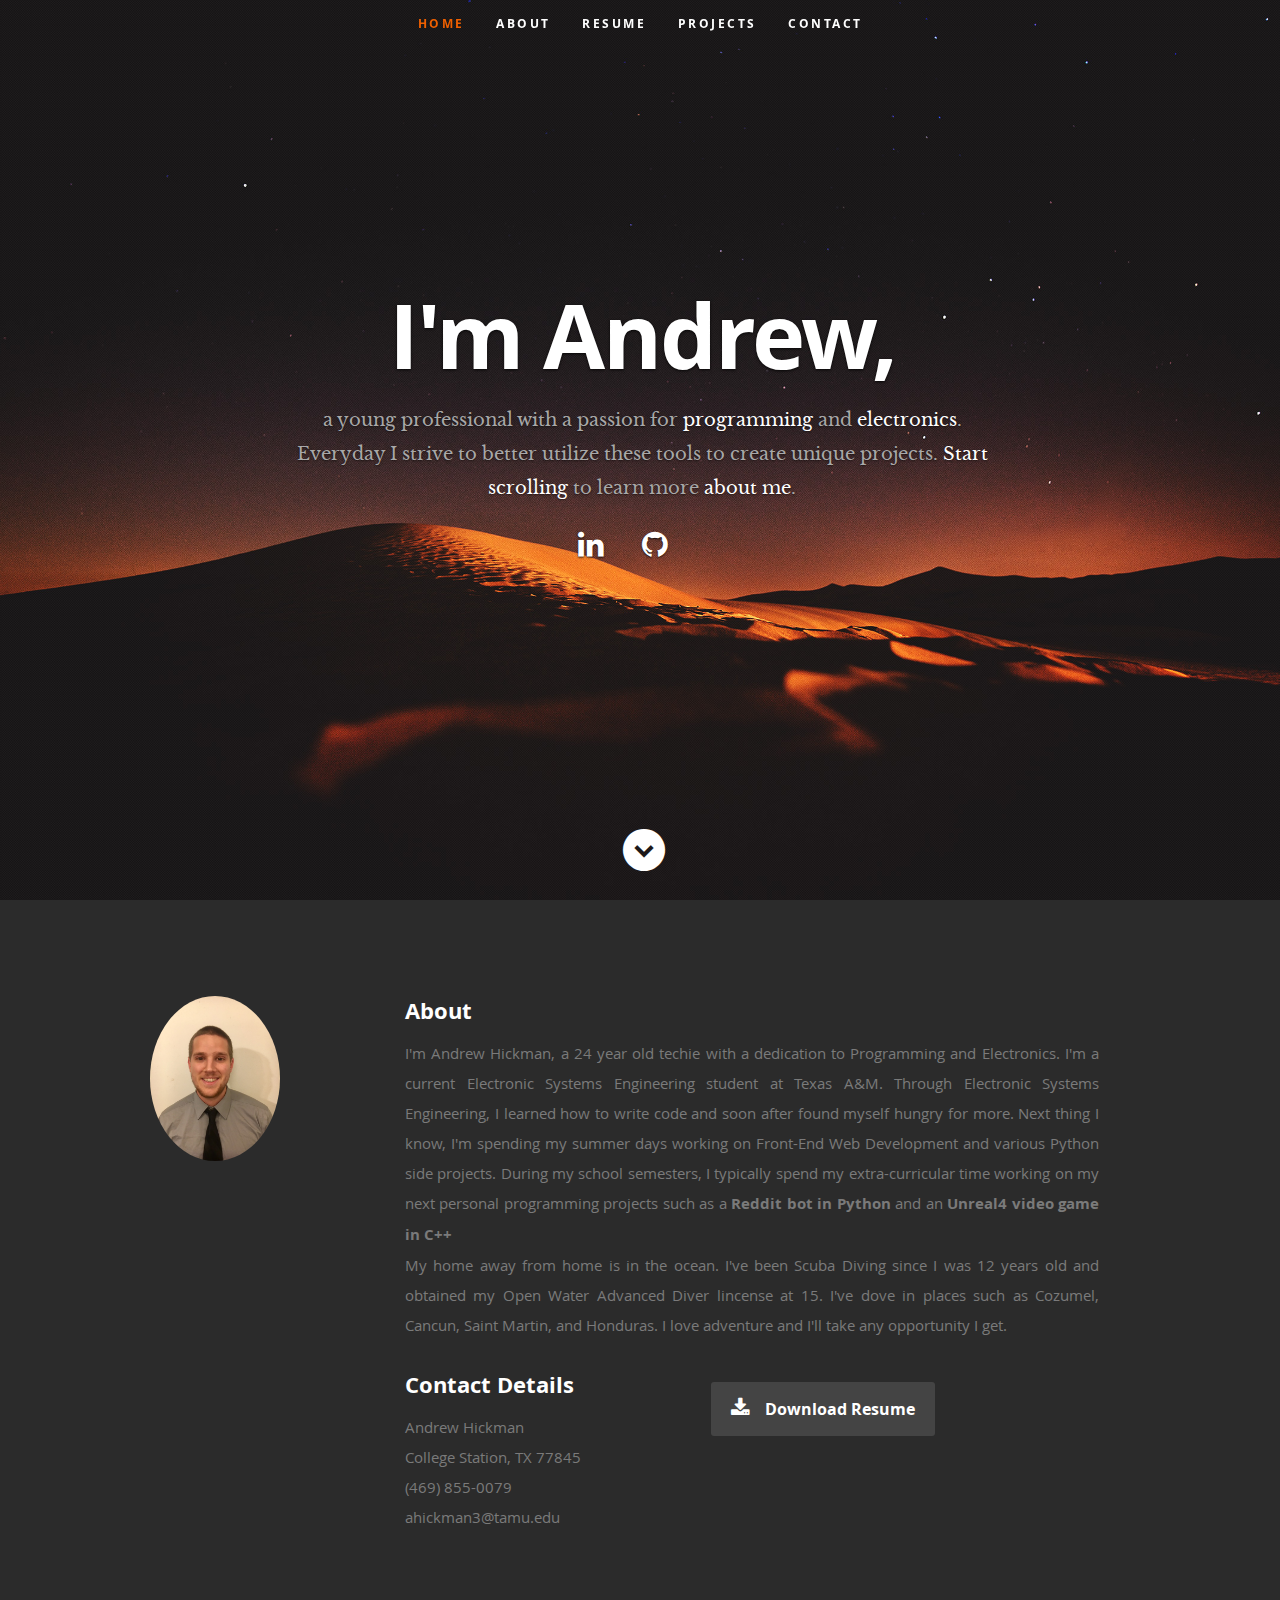
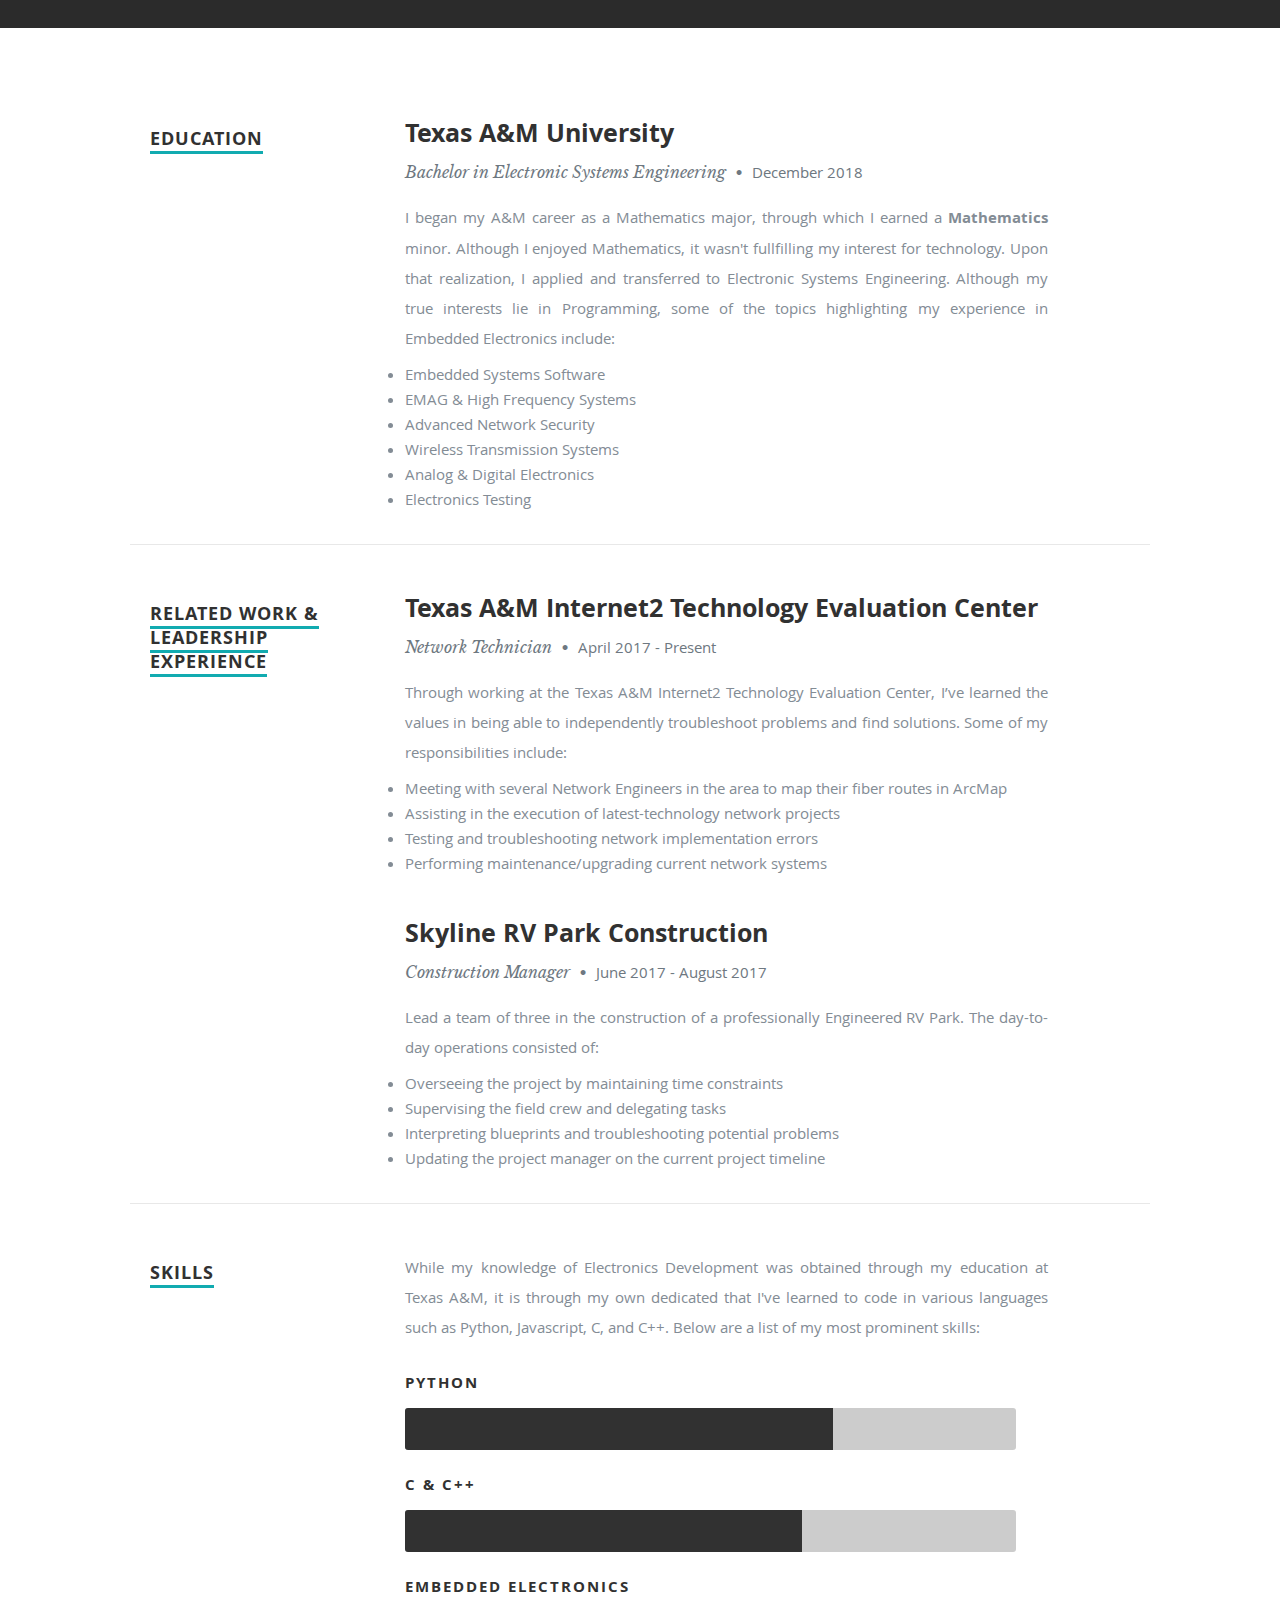
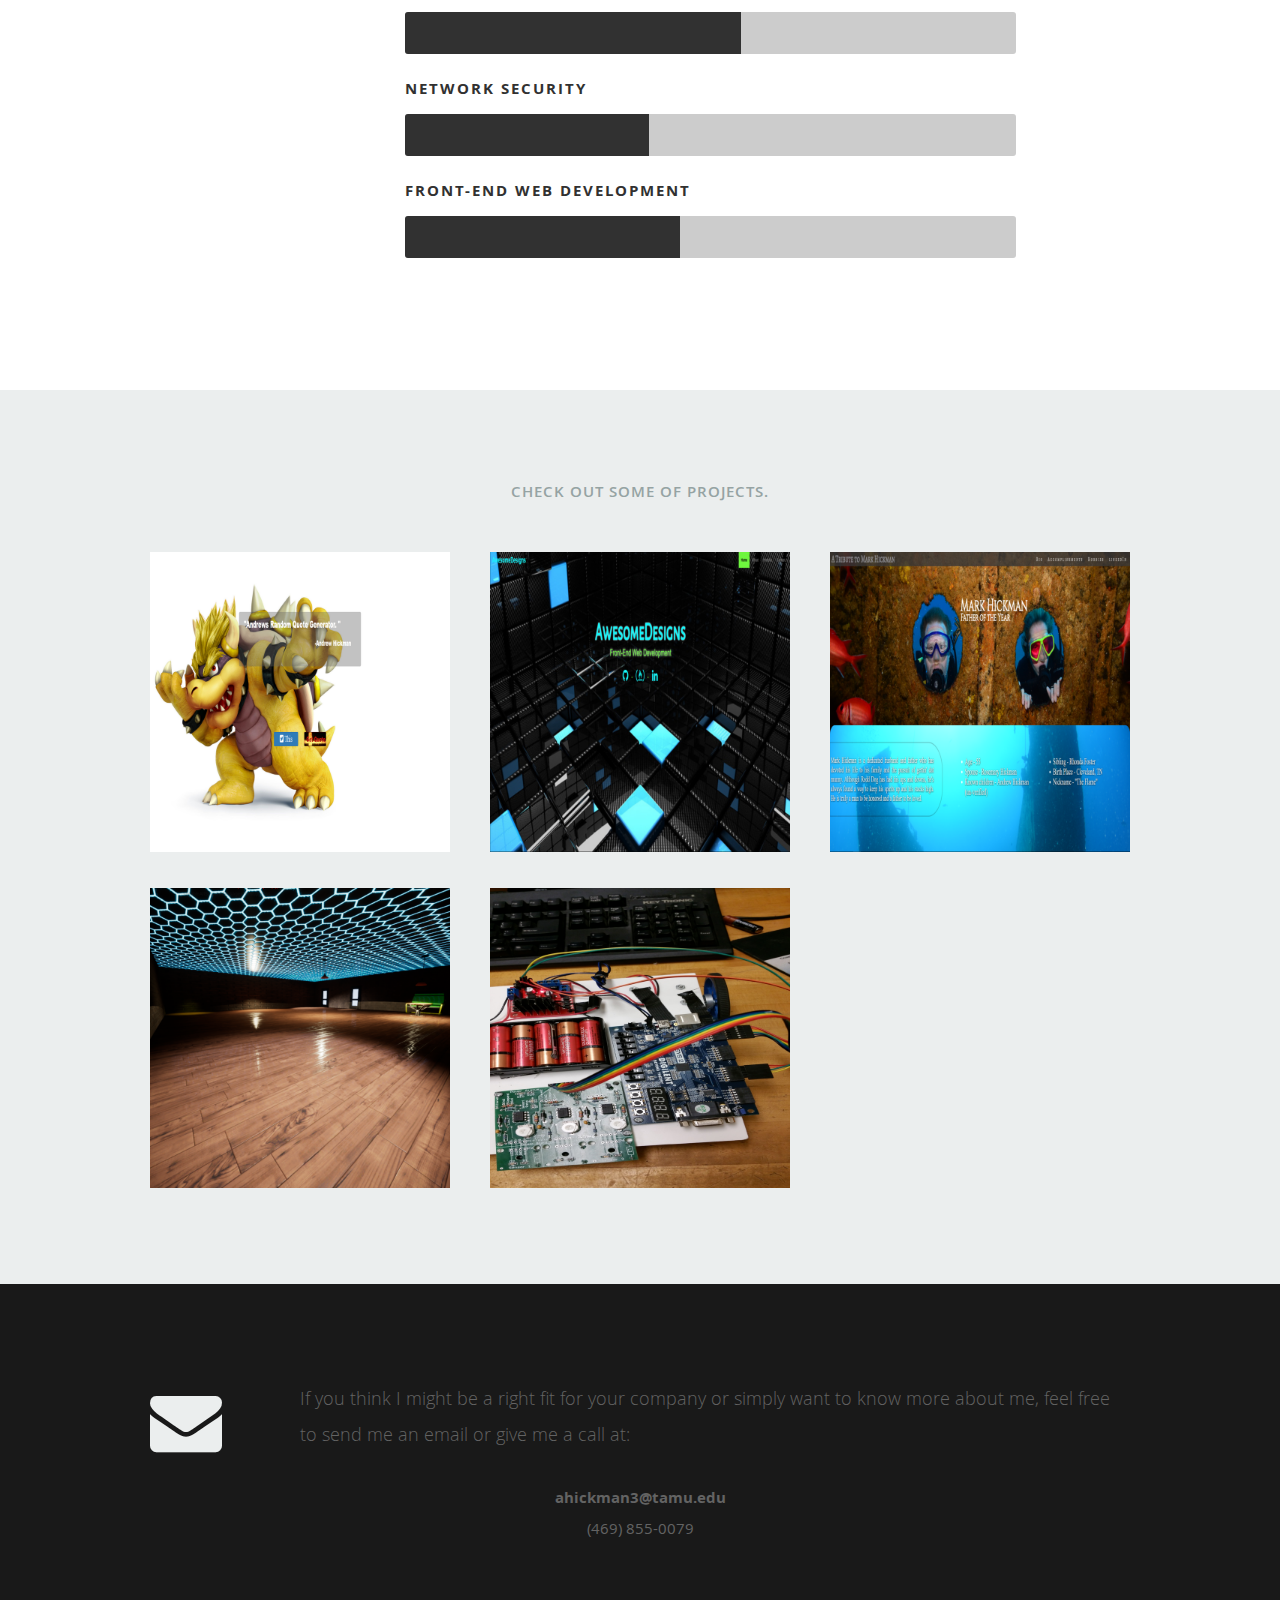
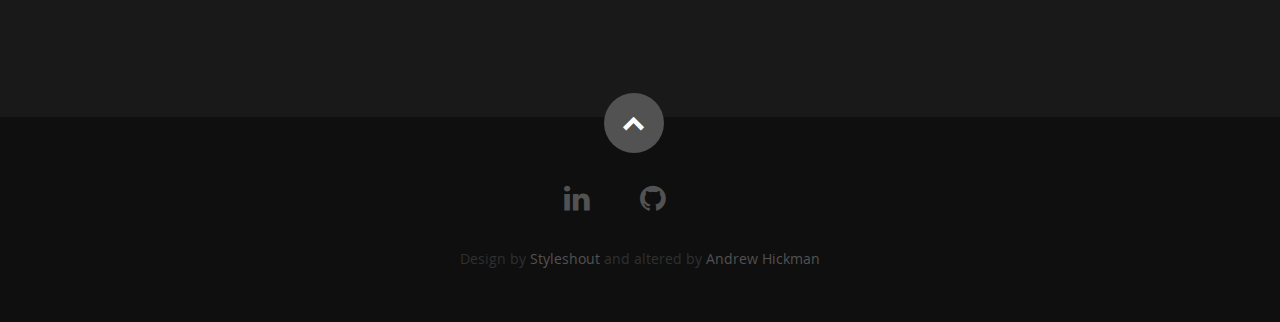
==== index.html @ 481fc957 "updated resume" ====
<!DOCTYPE html>
<!--[if lt IE 8 ]><html class="no-js ie ie7" lang="en"> <![endif]-->
<!--[if IE 8 ]><html class="no-js ie ie8" lang="en"> <![endif]-->
<!--[if (gte IE 8)|!(IE)]><!--><html class="no-js" lang="en"> <!--<![endif]-->
<head>
   <!--- Basic Page Needs
   ================================================== -->
    <meta charset="utf-8">
	<title>Andrew Hickman - Electronic Systems Engineering </title>
	<meta name="description" content="">
	<meta name="author" content="">

   <!-- Mobile Specific Metas
   ================================================== -->
	<meta name="viewport" content="width=device-width, initial-scale=1, maximum-scale=1">

	<!-- CSS
    ================================================== -->
   <link rel="stylesheet" href="css/default.css">
   <link rel="stylesheet" href="css/layout.css">
   <link rel="stylesheet" href="css/media-queries.css">
   <link rel="stylesheet" href="css/magnific-popup.css">

	<script>document.write('<script src="http://' + (location.host || 'localhost').split(':')[0] + ':35729/livereload.js?snipver=1"></' + 'script>')</script>   
   <!-- Script  ==================================================-->
	<script src="js/modernizr.js"></script>

   <!-- Favicons
	================================================== -->
	<link rel="shortcut icon" href="favicon.png" >

</head>

<body>

   <!-- Header
   ================================================== -->
   <header id="home">

      <nav id="nav-wrap">

         <a class="mobile-btn" href="#nav-wrap" title="Show navigation">Show navigation</a>
	      <a class="mobile-btn" href="#" title="Hide navigation">Hide navigation</a>

         <ul id="nav" class="nav">
            <li class="current"><a class="smoothscroll" href="#home">Home</a></li>
            <li><a class="smoothscroll" href="#about">About</a></li>
	          <li><a class="smoothscroll" href="#resume">Resume</a></li>
            <li><a class="smoothscroll" href="#portfolio">Projects</a></li>
            <li><a class="smoothscroll" href="#contact">Contact</a></li>
         </ul> <!-- end #nav -->

      </nav> <!-- end #nav-wrap -->

      <div class="row banner">
         <div class="banner-text">
            <h1 class="responsive-headline">I'm Andrew,</h1>
            <h3>a young professional with a passion for <span>programming</span> and <span>electronics</span>. Everyday I strive to better utilize these tools to create unique projects. <a class="smoothscroll" href="#about">Start scrolling</a>
            to learn more <a class="smoothscroll" href="#about">about me</a>.</h3>
 
            <ul class="social">
               <li><a href="https://www.linkedin.com/in/ahickman3/"><i class="fa fa-linkedin"></i></a></li>
               <li><a href="https://github.com/ahickman3"><i class="fa fa-github"></i></a></li>
               <li><a href="https://www.freecodecamp.org/ahickman3"><i class="fa fa-free-code-camp"></i></a></li>
            </ul>
         </div>
      </div>

      <p class="scrolldown">
         <a class="smoothscroll" href="#about"><i class="icon-down-circle"></i></a>
      </p>

   </header> <!-- Header End -->


   <!-- About Section
   ================================================== -->
   <section id="about">

      <div class="row">

         <div class="three columns">

            <img class="profile-pic"  src="images/pic.jpg" alt="" />

         </div>

         <div class="nine columns main-col">

            <h2>About</h2>

            <p class = 'justify_text'>
            I'm Andrew Hickman, a 24 year old techie with a dedication to Programming and Electronics. I'm a current Electronic Systems Engineering student at Texas A&amp;M. Through Electronic Systems Engineering, I learned how to write code and soon after found myself hungry for more. Next thing I know, I'm spending my summer days working on Front-End Web Development and various Python side projects. During my school semesters, I typically spend my extra-curricular time working on my next personal programming projects such as a <b>Reddit bot in Python</b> and an <b>Unreal4 video game in C++</b><br> My home away from home is in the ocean. I've been Scuba Diving since I was 12 years old and obtained my Open Water Advanced Diver lincense at 15. I've dove in places such as Cozumel, Cancun, Saint Martin, and Honduras. I love adventure and I'll take any opportunity I get.
            </p>

            <div class="row">

               <div class="columns contact-details">

                  <h2>Contact Details</h2>
                  <p class="address">
						   <span>Andrew Hickman</span><br>
						   <span>
						         College Station, TX 77845
                           </span><br>
						   <span>(469) 855-0079</span><br>
                     	   <span>ahickman3@tamu.edu</span>
					   </p>

               </div>

               <div class="columns download">
                  <p>
                     <a href="Andrew Hickman Resume.docx" class="button"><i class="fa fa-download"></i>Download Resume</a>
                  </p>
               </div>

            </div> <!-- end row -->

         </div> <!-- end .main-col -->

      </div>

   </section> <!-- About Section End-->


   <!-- Resume Section
   ================================================== -->
   <section id="resume">

      <!-- Education 
      =============================================== -->
      <div class="row education">

         <div class="three columns header-col">
            <h1><span>Education</span></h1>
         </div>

         <div class="nine columns main-col">

            <div class="row item">

               <div class="twelve columns">

                  <h3>Texas A&amp;M University</h3>
                  <p class="info">Bachelor in Electronic Systems Engineering <span>&bull;</span> <em class="date">December 2018</em></p>

                  <p class = 'justify_text'>
                  I began my A&amp;M career as a Mathematics major, through which I earned a <b>Mathematics</b> minor. Although I enjoyed Mathematics, it wasn't fullfilling my interest for technology. Upon that realization, I applied and transferred to Electronic Systems Engineering. Although my true interests lie in Programming, some of the topics highlighting my experience in Embedded Electronics include:
                  </p>

                  <div class = "classesClass">
                  	<li class = "myLI">Embedded Systems Software</li>
                  	<li class = "myLI">EMAG &amp; High Frequency Systems</li>
                  	<li class = "myLI">Advanced Network Security</li>
                  	<li class = "myLI">Wireless Transmission Systems</li>
                  	<li class = "myLI">Analog &amp; Digital Electronics</li>
                  	<li class = "myLI">Electronics Testing</li>
                  </div>

               </div>

            </div> <!-- item end -->

         </div> <!-- main-col end -->

      </div> <!-- End Education -->


      <!-- Work
      ==================================== -->
      <div class="row work">

         <div class="three columns header-col">
            <h1><span>Related Work &amp; Leadership Experience</span></h1>
         </div>

         <div class="nine columns main-col">

            <div class="row item">

               <div class="twelve columns">

                  <h3>Texas A&amp;M Internet2 Technology Evaluation Center</h3>
                  <p class="info">Network Technician <span>&bull;</span> <em class="date">April 2017 - Present</em></p>

                  <p class = 'justify_text'>
                  Through working at the Texas A&amp;M Internet2 Technology Evaluation Center, I’ve learned the values in being able to independently troubleshoot problems and find solutions. Some of my responsibilities include: 
                  </p>

                  <div class = "classesClass">
                  	<li class = "myLI">Meeting with several Network Engineers in the area to map their fiber routes in ArcMap</li>
                  	<li class = "myLI">Assisting in the execution of latest-technology network projects</li>
                  	<li class = "myLI">Testing and troubleshooting network implementation errors</li>
                  	<li class = "myLI">Performing maintenance/upgrading current network systems</li>
                  </div>

               </div>

            </div> <!-- item end -->

            <div class="row item">

               <div class="twelve columns">

                  <h3 class = "second_job">Skyline RV Park Construction</h3>
                  <p class="info">Construction Manager <span>&bull;</span> <em class="date">June 2017 - August 2017</em></p>

                  <p class = 'justify_text'>
                  Lead a team of three in the construction of a professionally Engineered RV Park. The day-to-day operations consisted of:
                  </p>

                  <div class = "classesClass">
                     <li class = "myLI">Overseeing the project by maintaining time constraints</li>
                     <li class = "myLI">Supervising the field crew and delegating tasks</li>
                     <li class = "myLI">Interpreting blueprints and troubleshooting potential problems</li>
                     <li class = "myLI">Updating the project manager on the current project timeline</li>
                  </div>

               </div>

            </div> <!-- item end -->

         </div> <!-- main-col end -->

      </div> <!-- End Work -->


      <!-- Skills
      ==================================== -->
      <div class="row skill">

         <div class="three columns header-col">
            <h1><span>Skills</span></h1>
         </div>

         <div class="nine columns main-col">

            <p class = 'justify_text'>
            While my knowledge of Electronics Development was obtained through my education at Texas A&amp;M, it is through my own dedicated that I've learned to code in various languages such as Python, Javascript, C, and C++. Below are a list of my most prominent skills:
            </p>

				<div class="bars">

				   <ul class="skills">
					    <li><span class="bar-expand python"></span><em>Python</em></li>
						<li><span class="bar-expand programming"></span><em>C &amp; C++</em></li>
						<li><span class="bar-expand edesign"></span><em>Embedded Electronics</em></li>					 
                  		<li><span class="bar-expand security"></span><em>Network Security</em></li>
						<li><span class="bar-expand webdev"></span><em>Front-End Web Development</em></li>
					</ul>

				</div><!-- end skill-bars -->

			</div> <!-- main-col end -->

      </div> <!-- End skills -->

   </section> <!-- Resume Section End-->


   <!-- Portfolio Section
   ================================================== -->
   <section id="portfolio">

      <div class="row">

         <div class="twelve columns collapsed">

            <h1>Check Out Some of Projects.</h1>

            <!-- portfolio-wrapper -->
            <div id="portfolio-wrapper" class="bgrid-thirds s-bgrid-thirds cf">

          	   <div class="columns portfolio-item">
                  <div class="item-wrap">

                     <a href="#modal-01" title="">
                        <img alt="" src="images/modals/rqg.png">
                        <div class="overlay">
                           <div class="portfolio-item-meta">
          					      <h5>Random Quote Generator</h5>
                              <p>Web Development</p>
          					   </div>
                        </div>
                        <div class="link-icon"><i class="icon-plus"></i></div>
                     </a>

                  </div>
          		</div> <!-- item end -->

               <div class="columns portfolio-item">
                  <div class="item-wrap">

                     <a href="#modal-02" title="">
                        <img alt="" src="images/modals/portfolio.png">
                        <div class="overlay">
                           <div class="portfolio-item-meta">
          					      <h5>Portfolio</h5>
                              <p>Web Development</p>
          					   </div>
                        </div>
                        <div class="link-icon"><i class="icon-plus"></i></div>
                     </a>

                  </div>
          		</div> <!-- item end -->

               <div class="columns portfolio-item">
                  <div class="item-wrap">

                     <a href="#modal-03" title="">
                        <img alt="" src="images/modals/tribute.png">
                        <div class="overlay">
                           <div class="portfolio-item-meta">
          					      <h5>Tribute Page</h5>
                              <p>Web Development</p>
          					   </div>
                        </div>
                        <div class="link-icon"><i class="icon-plus"></i></div>
                     </a>

                  </div>
          		</div> <!-- item end -->

               <div class="columns portfolio-item">
                  <div class="item-wrap">

                     <a href="#modal-04" title="">
                        <img alt="" src="images/modals/room.png">
                        <div class="overlay">
                           <div class="portfolio-item-meta">
          					      <h5>Escape the Room</h5>
                              <p>C++/Unreal Engine</p>
          					   </div>
                        </div>
                        <div class="link-icon"><i class="icon-plus"></i></div>
                     </a>

                  </div>
          		</div> <!-- item end -->

               <div class="columns portfolio-item">
                  <div class="item-wrap">

                     <a href="#modal-05" title="">
                        <img alt="" src="images/modals/robot.png">
                        <div class="overlay">
                           <div class="portfolio-item-meta">
          					      <h5>State Machine Robot</h5>
                              <p>Robotics</p>
          					   </div>
                        </div>
                        <div class="link-icon"><i class="icon-plus"></i></div>
                     </a>

                  </div>
          		</div> <!-- item end -->

             

         </div> <!-- twelve columns end -->


         <!-- Modal Popup
	      ============================================== -->

         <div id="modal-01" class="popup-modal mfp-hide">

		      <img class="scale-with-grid" src="images/modals/rqg.png" alt="" />

		      <div class="description-box">
			      <h4>Random Quote Generator</h4>
            <p>A random quote generator that will retrieve a random quote when the get quote button is pressed. Then, it will use imgur's API to pull one of eight random skins of the character matching that quote.</p>
            <span class="categories"><i class="fa fa-tag"></i>Website Development</span>
		      </div>

            <div class="link-box">
               <a href="rqg.html" target ="_blank">Details</a>
		         <a class="popup-modal-dismiss">Close</a>
            </div>

	      </div><!-- modal-01 End -->

         <div id="modal-02" class="popup-modal mfp-hide">

		      <img class="scale-with-grid" src="images/modals/portfolio.png" alt="" />

		      <div class="description-box">
			      <h4>Portfolio</h4>
			      <p>This was my second Web Development project. I developed a personal Portfolio page using twitter bootstrap to create a more efficient, responsive design.</p>
               <span class="categories"><i class="fa fa-tag"></i>Website Development</span>
		      </div>

            <div class="link-box">
               <a href="portfolio.html" target ="_blank">Details</a>
		         <a class="popup-modal-dismiss">Close</a>
            </div>

	      </div><!-- modal-02 End -->

         <div id="modal-03" class="popup-modal mfp-hide">

		      <img class="scale-with-grid" src="images/modals/tribute.png" alt="" />

		      <div class="description-box">
			      <h4>Tribute Page</h4>
			      <p>This was my first Website Development project. It was a little rough around the edges, but my goal was to create a website that looked nice and was (mostly) responsive without the use of twitter bootstrap. I wanted to be able to do all this without bootstrap so that I could learn the hard way, and it really payed off when I built the portfolio.</p>
               <span class="categories"><i class="fa fa-tag"></i>Website Development</span>
		      </div>

            <div class="link-box">
               <a href="tribute.html" target ="_blank">Details</a>
		         <a class="popup-modal-dismiss">Close</a>
            </div>

	      </div><!-- modal-03 End -->

         <div id="modal-04" class="popup-modal mfp-hide">

		      <img class="scale-with-grid" src="images/modals/roomvid.gif" alt="" />

		      <div class="description-box">
			      <h4>Escape the Room</h4>
			      <p>This was my first game that I made in Unreal Engine. It incorporates Grabbers, Trigger Volumes, Physics Handles, and Blueprints. </p>
               <span class="categories"><i class="fa fa-tag"></i>C++/Unreal Engine</span>
		      </div>

            <div class="link-box">
		         <a class="popup-modal-dismiss">Close</a>
            </div>

	      </div><!-- modal-04 End -->

         <div id="modal-05" class="popup-modal mfp-hide">

		      <img class="scale-with-grid" src="images/modals/robotvid.gif" alt="" />

		      <div class="description-box">
			      <h4>State Machine Robot</h4>
			      <p>The state machine robot has three inductors on the front that will tell it where it is in relation to the AC current-fed wire. Depending on the sensors, one of five states will be active. These states are straight, left, right, hard left, and hard right.</p>
               <span class="categories"><i class="fa fa-tag"></i>Robotics</span>
		      </div>

            <div class="link-box">
		         <a class="popup-modal-dismiss">Close</a>
            </div>

	      </div><!-- modal-05 End -->



   </section> <!-- Portfolio Section End-->


   <!-- Contact Section
   ================================================== -->
   <section id="contact">

         <div class="row section-head">

            <div class="two columns header-col">

               <h1><span>Get In Touch.</span></h1>

            </div>

            <!-- <div class="ten columns"> -->

                  <p class="lead">If you think I might be a right fit for your company or simply want to know more about me, feel free to send me an email or give me a call at:
                  	<p><center><b>ahickman3@tamu.edu</b><br>(469) 855-0079</center></p>
                  </p>

            </div>

         </div>

   </section> <!-- Contact Section End-->


   <!-- footer
   ================================================== -->
   <footer>

      <div class="row">

         <div class="twelve columns">

            <ul class="social-links">
               <li><a href="https://www.linkedin.com/in/ahickman3/"><i class="fa fa-linkedin"></i></a></li>
               <li><a href="https://github.com/ahickman3"><i class="fa fa-github"></i></a></li>
               <li><a href="https://www.freecodecamp.org/ahickman3"><i class="fa fa-free-code-camp"></i></a></li>
            </ul>

            <ul class="copyright">
               <li>Design by <a title="Styleshout" href="http://www.styleshout.com/">Styleshout</a> and altered by <a title="Styleshout">Andrew Hickman</a></li>   
            </ul>

         </div>

         <div id="go-top"><a class="smoothscroll" title="Back to Top" href="#home"><i class="icon-up-open"></i></a></div>

      </div>

   </footer> <!-- Footer End-->

   <!-- Java Script
   ================================================== -->
   <script src="http://ajax.googleapis.com/ajax/libs/jquery/1.10.2/jquery.min.js"></script>
   <script>window.jQuery || document.write('<script src="js/jquery-1.10.2.min.js"><\/script>')</script>
   <script type="text/javascript" src="js/jquery-migrate-1.2.1.min.js"></script>
   <script src="https://use.fontawesome.com/717f3e0b5b.js"></script>
   <script src="js/jquery.flexslider.js"></script>
   <script src="js/waypoints.js"></script>
   <script src="js/jquery.fittext.js"></script>
   <script src="js/magnific-popup.js"></script>
   <script src="js/init.js"></script>

</body>

</html>
---- css/default.css ----
/*
=====================================================================
*   Ceevee v1.0 Default Stylesheet
*   url: styleshout.com
*   03-17-2014
=====================================================================

TOC:
a. Webfonts and Icon fonts
b. Reset
c. Default Styles
   1. Basic
   2. Typography
   3. Links
   4. Images
   5. Buttons
   6. Forms
d. Grid
e. Others
   1. Clearing
   2. Misc

=====================================================================  */

/* ------------------------------------------------------------------ */
/* a. Webfonts and Icon fonts
 ------------------------------------------------------------------ */



@import url("fonts.css");
@import url("fontello/css/fontello.css");
@import url("font-awesome/css/font-awesome.min.css");

/* ------------------------------------------------------------------
/* b. Reset
      Adapted from:
      Normalize.css - https://github.com/necolas/normalize.css/
      HTML5 Doctor Reset - html5doctor.com/html-5-reset-stylesheet/
/* ------------------------------------------------------------------ */

html, body, div, span, object, iframe,
h1, h2, h3, h4, h5, h6, p, blockquote, pre,
abbr, address, cite, code,
del, dfn, em, img, ins, kbd, q, samp,
small, strong, sub, sup, var,
b, i,
dl, dt, dd, ol, ul, li,
fieldset, form, label, legend,
table, caption, tbody, tfoot, thead, tr, th, td,
article, aside, canvas, details, figcaption, figure,
footer, header, hgroup, menu, nav, section, summary,
time, mark, audio, video {
   margin: 0;
   padding: 0;
   border: 0;
   outline: 0;
   font-size: 100%;
   vertical-align: baseline;
   background: transparent;
}

article,aside,details,figcaption,figure,
footer,header,hgroup,menu,nav,section {
   display: block;
}

audio,
canvas,
video {
   display: inline-block;
}

audio:not([controls]) {
   display: none;
   height: 0;
}

[hidden] { display: none; }

code, kbd, pre, samp {
   font-family: monospace, serif;
   font-size: 1em;
}

pre {
   white-space: pre;
   white-space: pre-wrap;
   word-wrap: break-word;
}

blockquote, q { quotes: &#8220 &#8220; }

blockquote:before, blockquote:after,
q:before, q:after {
   content: '';
   content: none;
}

ins {
   background-color: #ff9;
   color: #000;
   text-decoration: none;
}

mark {
   background-color: #A7F4F6;
   color: #555;
}

del { text-decoration: line-through; }

abbr[title], dfn[title] {
   border-bottom: 1px dotted;
   cursor: help;
}

table {
   border-collapse: collapse;
   border-spacing: 0;
}


/* ------------------------------------------------------------------ */
/* c. Default and Basic Styles
      Adapted from:
      Skeleton CSS Framework - http://www.getskeleton.com/
      Typeplate Typographic Starter Kit - http://typeplate.com/
/* ------------------------------------------------------------------ */

/*  1. Basic  ------------------------------------------------------- */

*,
*:before,
*:after {
   -moz-box-sizing: border-box;
   -webkit-box-sizing: border-box;
   box-sizing: border-box;
}

html {
   font-size: 62.5%;
   -webkit-font-smoothing: antialiased;
}

body {
   background: #fff;
   font-family: 'opensans-regular', sans-serif;
   font-weight: normal;
   font-size: 15px;
   line-height: 30px;
	color: #838C95;

   -webkit-font-smoothing: antialiased; /* Fix for webkit rendering */
	-webkit-text-size-adjust: 100%;
}

/*  2. Typography
       Vertical rhythm with leading derived from 6
--------------------------------------------------------------------- */

h1, h2, h3, h4, h5, h6 {
   color: #313131;
	font-family: 'opensans-bold', sans-serif;
   font-weight: normal;
}
h1 a, h2 a, h3 a, h4 a, h5 a, h6 a { font-weight: inherit; }
h1 { font-size: 38px; line-height: 42px; margin-bottom: 12px; letter-spacing: -1px; }
h2 { font-size: 28px; line-height: 36px; margin-bottom: 6px; }
h3 { font-size: 22px; line-height: 30px; margin-bottom: 12px; }
h4 { font-size: 20px; line-height: 30px; margin-bottom: 6px; }
h5 { font-size: 18px; line-height: 30px; }
h6 { font-size: 14px; line-height: 30px; }
.subheader { }

p { margin: 0 0 30px 0; }
p img { margin: 0; }
p.lead {
   font: 19px/36px 'opensans-light', sans-serif;
   margin-bottom: 18px;
}

/* for 'em' and 'strong' tags, font-size and line-height should be same with
the body tag due to rendering problems in some browsers */
em { font: 15px/30px 'opensans-italic', sans-serif; }
strong, b { font: 15px/30px 'opensans-bold', sans-serif; }
small { font-size: 11px; line-height: inherit; }

/*	Blockquotes */
blockquote {
   margin: 30px 0px;
   padding-left: 40px;
   position: relative;
}
blockquote:before {
   content: "\201C";
   opacity: 0.45;
   font-size: 80px;
   line-height: 0px;
   margin: 0;
   font-family: arial, sans-serif;

   position: absolute;
   top:  30px;
	left: 0;
}
blockquote p {
   font-family: 'librebaskerville-italic', serif;
   padding: 0;
   font-size: 18px;
   line-height: 36px;
}
blockquote cite {
   display: block;
   font-size: 12px;
   font-style: normal;
   line-height: 18px;
}
blockquote cite:before { content: "\2014 \0020"; }
blockquote cite a,
blockquote cite a:visited { color: #8B9798; border: none }

/* ---------------------------------------------------------------------
/*  Pull Quotes Markup
/*
    <aside class="pull-quote">
		<blockquote>
			<p></p>
		</blockquote>
	 </aside>
/*
/* --------------------------------------------------------------------- */
.pull-quote {
   position: relative;
	padding: 18px 30px 18px 0px;
}
.pull-quote:before,
.pull-quote:after {
	height: 1em;
	opacity: 0.45;
	position: absolute;
	font-size: 80px;
   font-family: Arial, Sans-Serif;
}
.pull-quote:before {
	content: "\201C";
	top:  33px;
	left: 0;
}
.pull-quote:after {
	content: '\201D';
	bottom: -33px;
	right: 0;
}
.pull-quote blockquote {
   margin: 0;
}
.pull-quote blockquote:before {
   content: none;
}

.classesClass {
   margin-top: -2vh;
}

.myLI {
   margin-top: -5px;
}
/* Abbreviations */
abbr {
   font-family: 'opensans-bold', sans-serif;
	font-variant: small-caps;
	text-transform: lowercase;
   letter-spacing: .5px;
	color: gray;
}
abbr:hover { cursor: help; }

/* drop cap */
.drop-cap:first-letter {
	float: left;
	margin: 0;
	padding: 14px 6px 0 0;
	font-size: 84px;
	font-family: /* Copperplate */ 'opensans-bold', sans-serif;
   line-height: 60px;
	text-indent: 0;
	background: transparent;
	color: inherit;
}

hr { border: solid #E3E3E3; border-width: 1px 0 0; clear: both; margin: 11px 0 30px; height: 0; }


/*  3. Links  ------------------------------------------------------- */

a, a:visited {
   text-decoration: none;
   outline: 0;
   color: #11ABB0;

   -webkit-transition: color .3s ease-in-out;
   -moz-transition: color .3s ease-in-out;
   -o-transition: color .3s ease-in-out;
   transition: color .3s ease-in-out;
}
a:hover, a:focus { color: #313131; }
p a, p a:visited { line-height: inherit; }


/*  4. List  --------------------------------------------------------- */

ul, ol { margin-bottom: 24px; margin-top: 12px; }
ul { list-style: none outside; }
ol { list-style: decimal; }
ol, ul.square, ul.circle, ul.disc { margin-left: 30px; }
ul.square { list-style: square outside; }
ul.circle { list-style: circle outside; }
ul.disc { list-style: disc outside; }
ul ul, ul ol,
ol ol, ol ul { margin: 6px 0 6px 30px; }
ul ul li, ul ol li,
ol ol li, ol ul li { margin-bottom: 6px; }
li { line-height: 18px; margin-bottom: 12px; }
ul.large li { }
li p { }

/* ---------------------------------------------------------------------
/*  Stats Tab Markup

    <ul class="stats-tabs">
		<li><a href="#">[value]<b>[name]</b></a></li>
	 </ul>

    Extend this object into your markup.
/*
/* --------------------------------------------------------------------- */
.stats-tabs {
   padding: 0;
   margin: 24px 0;
}
.stats-tabs li {
	display: inline-block;
	margin: 0 10px 18px 0;
	padding: 0 10px 0 0;
	border-right: 1px solid #ccc;
}
.stats-tabs li:last-child {
	margin: 0;
	padding: 0;
	border: none;
}
.stats-tabs li a {
	display: inline-block;
	font-size: 22px;
	font-family: 'opensans-bold', sans-serif;
   border: none;
   color: #313131;
}
.stats-tabs li a:hover {
   color:#11ABB0;
}
.stats-tabs li a b {
	display: block;
	margin: 6px 0 0 0;
	font-size: 13px;
	font-family: 'opensans-regular', sans-serif;
   color: #8B9798;
}

/* definition list */
dl { margin: 12px 0; }
dt { margin: 0; color:#11ABB0; }
dd { margin: 0 0 0 20px; }

/* Lining Definition Style Markup */
.lining dt,
.lining dd {
	display: inline;
	margin: 0;
}
.lining dt + dt:before,
.lining dd + dt:before {
	content: "\A";
	white-space: pre;
}
.lining dd + dd:before {
	content: ", ";
}
.lining dd:before {
	content: ": ";
	margin-left: -0.2em;
}

/* Dictionary Definition Style Markup */
.dictionary-style dt {
	display: inline;
	counter-reset: definitions;
}
.dictionary-style dt + dt:before {
	content: ", ";
	margin-left: -0.2em;
}
.dictionary-style dd {
	display: block;
	counter-increment: definitions;
}
.dictionary-style dd:before {
	content: counter(definitions, decimal) ". ";
}

/* Pagination */
.pagination {
   margin: 36px auto;
   text-align: center;
}
.pagination ul li {
   display: inline-block;
   margin: 0;
   padding: 0;
}
.pagination .page-numbers {
   font: 15px/18px 'opensans-bold', sans-serif;
   display: inline-block;
   padding: 6px 10px;
   margin-right: 3px;
   margin-bottom: 6px;
	color: #6E757C;
	background-color: #E6E8EB;

	-webkit-transition: all 200ms ease-in-out;
	-moz-transition: all 200ms ease-in-out;
	-o-transition: all 200ms ease-in-out;
	-ms-transition: all 200ms ease-in-out;
	transition: all 200ms ease-in-out;

   -moz-border-radius: 3px;
   -webkit-border-radius: 3px;
   -khtml-border-radius: 3px;
	border-radius: 3px;
}
.pagination .page-numbers:hover {
   background: #838A91;
   color: #fff;
}
.pagination .current,
.pagination .current:hover {
   background-color: #11ABB0;
   color: #fff;
}
.pagination .inactive,
.pagination .inactive:hover {
   background-color: #E6E8EB;
	color: #A9ADB2;
}
.pagination .prev, .pagination .next {}

/*  5. Images  --------------------------------------------------------- */

img {
   max-width: 100%;
   height: auto;
}
img.pull-right { margin: 12px 0px 0px 18px; }
img.pull-left { margin: 12px 18px 0px 0px; }

/*  6. Buttons  --------------------------------------------------------- */

.button,
.button:visited,
button,
input[type="submit"],
input[type="reset"],
input[type="button"] {
   font: 16px/30px 'opensans-bold', sans-serif;
   background: #11ABB0;
   display: inline-block;
	text-decoration: none;
   letter-spacing: 0;
   color: #fff;
	padding: 12px 20px;
	margin-bottom: 18px;
   border: none;
   cursor: pointer;
   height: auto;

   -webkit-transition: all .2s ease-in-out;
	-moz-transition: all .2s ease-in-out;
	-o-transition: all .2s ease-in-out;
	-ms-transition: all .2s ease-in-out;
	transition: all .2s ease-in-out;

   -moz-border-radius: 3px;
   -webkit-border-radius: 3px;
   -khtml-border-radius: 3px;
   border-radius: 3px;
}

.button:hover,
button:hover,
input[type="submit"]:hover,
input[type="reset"]:hover,
input[type="button"]:hover {
   background: #3d4145;
   color: #fff;
}

.button:active,
button:active,
input[type="submit"]:active,
input[type="reset"]:active,
input[type="button"]:active {
   background: #3d4145;
   color: #fff;
}

.button.full-width,
button.full-width,
input[type="submit"].full-width,
input[type="reset"].full-width,
input[type="button"].full-width {
	width: 100%;
	padding-left: 0 !important;
	padding-right: 0 !important;
	text-align: center;
}

/* Fix for odd Mozilla border & padding issues */
button::-moz-focus-inner,
input::-moz-focus-inner {
    border: 0;
    padding: 0;
}


/*  7. Forms  --------------------------------------------------------- */

form { margin-bottom: 24px; }
fieldset { margin-bottom: 24px; }

input[type="text"],
input[type="password"],
input[type="email"],
textarea,
select {
   display: block;
   padding: 18px 15px;
   margin: 0 0 24px 0;
   border: 0;
   outline: none;
   vertical-align: middle;
   min-width: 225px;
	max-width: 100%;
   font-size: 15px;
   line-height: 24px;
	color: #647373;
	background: #D3D9D9;

}

/* select { padding: 0;
   width: 220px;
   } */

input[type="text"]:focus,
input[type="password"]:focus,
input[type="email"]:focus,
textarea:focus {
   color: #B3B7BC;
	background-color: #3d4145;
}

textarea { min-height: 220px; }

label,
legend {
   font: 16px/24px 'opensans-bold', sans-serif;
	margin: 12px 0;
   color: #3d4145;
   display: block;
}
label span,
legend span {
	color: #8B9798;
   font: 14px/24px 'opensans-regular', sans-serif;
}

input[type="checkbox"],
input[type="radio"] {
    font-size: 15px;
    color: #737373;
}

input[type="checkbox"] { display: inline; }

/* ------------------------------------------------------------------ */
/* d. Grid
---------------------------------------------------------------------
   gutter = 40px.
/* ------------------------------------------------------------------ */

/* default
--------------------------------------------------------------- */
.row {
   width: 96%;
   max-width: 1020px;
   margin: 0 auto;
}
/* fixed width for IE8 */
.ie .row { width: 1000px ; }

.narrow .row { max-width: 980px; }

.row .row { width: auto; max-width: none; margin: 0 -20px; }

/* row clearing */
.row:before,
.row:after {
    content: " ";
    display: table;
}
.row:after {
    clear: both;
}

.column, .columns {
   position: relative;
   padding: 0 20px;
   min-height: 1px;
   float: left;
}
.column.centered, .columns.centered  {
    float: none;
    margin: 0 auto;
}

/* removed gutters */
.row.collapsed > .column,
.row.collapsed > .columns,
.column.collapsed, .columns.collapsed  { padding: 0; }

[class*="column"] + [class*="column"]:last-child { float: right; }
[class*="column"] + [class*="column"].end { float: right; }

/* column widths */
.row .one         { width: 8.33333%; }
.row .two         { width: 16.66667%; }
.row .three       { width: 25%; }
.row .four        { width: 33.33333%; }
.row .five        { width: 41.66667%; }
.row .six         { width: 50%; }
.row .seven       { width: 58.33333%; }
.row .eight       { width: 66.66667%; }
.row .nine        { width: 75%; }
.row .ten         { width: 83.33333%; }
.row .eleven      { width: 91.66667%; }
.row .twelve      { width: 100%; }

/* Offsets */
.row .offset-1    { margin-left: 8.33333%; }
.row .offset-2    { margin-left: 16.66667%; }
.row .offset-3    { margin-left: 25%; }
.row .offset-4    { margin-left: 33.33333%; }
.row .offset-5    { margin-left: 41.66667%; }
.row .offset-6    { margin-left: 50%; }
.row .offset-7    { margin-left: 58.33333%; }
.row .offset-8    { margin-left: 66.66667%; }
.row .offset-9    { margin-left: 75%; }
.row .offset-10   { margin-left: 83.33333%; }
.row .offset-11   { margin-left: 91.66667%; }

/* Push/Pull */
.row .push-1      { left: 8.33333%; }
.row .pull-1      { right: 8.33333%; }
.row .push-2      { left: 16.66667%; 	}
.row .pull-2      { right: 16.66667%; }
.row .push-3      { left: 25%; }
.row .pull-3      { right: 25%;	}
.row .push-4      { left: 33.33333%; }
.row .pull-4      { right: 33.33333%; }
.row .push-5      { left: 41.66667%; }
.row .pull-5      { right: 41.66667%; }
.row .push-6      { left: 50%; }
.row .pull-6      { right: 50%; }
.row .push-7      { left: 58.33333%; }
.row .pull-7      { right: 58.33333%; }
.row .push-8      { left: 66.66667%; 	}
.row .pull-8      { right: 66.66667%; }
.row .push-9      { left: 75%; }
.row .pull-9      { right: 75%; }
.row .push-10     { left: 83.33333%; }
.row .pull-10     { right: 83.33333%; }
.row .push-11     { left: 91.66667%; }
.row .pull-11     { right: 91.66667%; }

/* block grids
--------------------------------------------------------------------- */
.bgrid-sixths [class*="column"]   { width: 16.66667%; }
.bgrid-quarters [class*="column"] { width: 25%; }
.bgrid-thirds [class*="column"]   { width: 33.33333%; }
.bgrid-halves [class*="column"]   { width: 50%; }

[class*="bgrid"] [class*="column"] + [class*="column"]:last-child { float: left; }

/* Left clearing for block grid columns - columns that changes width in
different screen sizes. Allows columns with different heights to align
properly.
--------------------------------------------------------------------- */
.first { clear: left; }   /* first column in default screen */
.s-first { clear: none; } /* first column in smaller screens */

/* smaller screens
--------------------------------------------------------------- */
@media only screen and (max-width: 900px) {

   /* block grids on small screens */
   .s-bgrid-sixths [class*="column"]   { width: 16.66667%; }
   .s-bgrid-quarters [class*="column"] { width: 25%; }
   .s-bgrid-thirds [class*="column"]   { width: 33.33333%; }
   .s-bgrid-halves [class*="column"]   { width: 50%; }

   /* block grids left clearing */
   .first { clear: none; }
   .s-first { clear: left; }

}

/* mobile wide/smaller tablets
--------------------------------------------------------------- */
@media only screen and (max-width: 767px) {

   .row {
	   width: 460px;
	   margin: 0 auto;
      padding: 0;
	}
   .column, .columns {
	   width: auto !important;
	   float: none;
	   margin-left: 0;
	   margin-right: 0;
      padding: 0 30px;
   }
   .row .row { width: auto; max-width: none; margin: 0 -30px; }

   [class*="column"] + [class*="column"]:last-child { float: none; }
   [class*="bgrid"] [class*="column"] + [class*="column"]:last-child { float: none; }

   /* Offsets */
   .row .offset-1    { margin-left: 0%; }
   .row .offset-2    { margin-left: 0%; }
   .row .offset-3    { margin-left: 0%; }
   .row .offset-4    { margin-left: 0%; }
   .row .offset-5    { margin-left: 0%; }
   .row .offset-6    { margin-left: 0%; }
   .row .offset-7    { margin-left: 0%; }
   .row .offset-8    { margin-left: 0%; }
   .row .offset-9    { margin-left: 0%; }
   .row .offset-10   { margin-left: 0%; }
   .row .offset-11   { margin-left: 0%; }
}

/* mobile narrow
--------------------------------------------------------------- */
@media only screen and (max-width: 460px) {

   .row { width: auto; }

}

/* larger screens
--------------------------------------------------------------- */
@media screen and (min-width: 1200px) {

   .wide .row { max-width: 1180px; }

}

/* ------------------------------------------------------------------ */
/* e. Others
/* ------------------------------------------------------------------ */

/*  1. Clearing
    (http://nicolasgallagher.com/micro-clearfix-hack/
--------------------------------------------------------------------- */

.cf:before,
.cf:after {
    content: " ";
    display: table;
}
.cf:after {
    clear: both;
}

/*  2. Misc -------------------------------------------------------- */

.remove-bottom { margin-bottom: 0 !important; }
.half-bottom { margin-bottom: 12px !important; }
.add-bottom { margin-bottom: 24px !important; }
.no-border { border: none; }

.text-center  { text-align: center !important; }
.text-left    { text-align: left !important; }
.text-right   { text-align: right !important; }
.pull-left    { float: left !important; }
.pull-right   { float: right !important; }
.align-center {
	margin-left: auto !important;
	margin-right: auto !important;
	text-align: center !important;
}
---- css/layout.css ----
/*
=====================================================================
*   Ceevee v1.0 Layout Stylesheet
*   url: styleshout.com
*   03-18-2014
=====================================================================

   TOC:
   a. General Styles
   b. Header Styles
   c. About Section
   d. Resume Section
   e. Portfolio Section
   f. Call To Action Section
   g. Testimonials Section
   h. Contact Section
   i. Footer

===================================================================== */

/* ------------------------------------------------------------------ */
/* a. General Styles
/* ------------------------------------------------------------------ */

body { background: #0f0f0f; }

/* ------------------------------------------------------------------ */
/* b. Header Styles
/* ------------------------------------------------------------------ */

header {
   position: relative;
   height: 800px;
   min-height: 500px;
   width: 100%;
   background: #161415 url(../images/header-background.jpg) no-repeat top center;
   /*background: #161415 url(../mainBackground3.jpg) no-repeat top center;*/
   background-size: cover !important;
	-webkit-background-size: cover !important;
   text-align: center;
   overflow: hidden;
}

/* vertically center banner section */
header:before {
   content: '';
   display: inline-block;
   vertical-align: middle;
   height: 100%;
}
header .banner {
   display: inline-block;
   vertical-align: middle;
   margin: 0 auto;
   width: 85%;
   padding-bottom: 30px;s
   text-align: center;
}

header .banner-text { width: 100%; }
header .banner-text h1 {
   font: 90px/1.1em 'opensans-bold', sans-serif;
   color: #fff;
   letter-spacing: -2px;
   margin: 0 auto 18px auto;
   text-shadow: 0px 1px 3px rgba(0, 0, 0, .8);
}
header .banner-text h3 {
   font: 18px/1.9em 'librebaskerville-regular', serif;
   color: #A8A8A8;
   margin: 0 auto;
   width: 70%;
   text-shadow: 0px 1px 2px rgba(0, 0, 0, .5);
}
header .banner-text h3 span,
header .banner-text h3 a {
   color: #fff;
}
header .banner-text hr {
   width: 60%;
   margin: 18px auto 24px auto;
   border-color: #2F2D2E;
   border-color: rgba(150, 150, 150, .1);
}

/* header social links */
header .social {
   margin: 24px 0;
   padding: 0;
   font-size: 30px;
   text-shadow: 0px 1px 2px rgba(0, 0, 0, .8);
}
header .social li {
   display: inline-block;
   margin: 0 15px;
   padding: 0;
}
header .social li a { color: #fff; }
header .social li a:hover { color: #11ABB0; }

/* scrolldown link */
header .scrolldown a {
   position: absolute;
   bottom: 30px;
   left: 50.25%;
   margin-left: -29px;
   color: #fff;
   display: block;
   height: 42px;
   width: 42px;
   font-size: 42px;
   line-height: 42px;
   color: #fff;
   border-radius: 100%;

   -webkit-transition: all .3s ease-in-out;
   -moz-transition: all .3s ease-in-out;
   -o-transition: all .3s ease-in-out;
   transition: all .3s ease-in-out;
}
header .scrolldown a:hover { color: #11ABB0; }

/* primary navigation
--------------------------------------------------------------------- */
#nav-wrap ul, #nav-wrap li, #nav-wrap a {
	 margin: 0;
	 padding: 0;
	 border: none;
	 outline: none;
}

/* nav-wrap */
#nav-wrap {
   font: 12px 'opensans-bold', sans-serif;
   width: 100%;
   text-transform: uppercase;
   letter-spacing: 2.5px;
   margin: 0 auto;
   z-index: 100;
   position: fixed;
   left: 0;
   top: 0;
}
.opaque { background-color: #333; }

/* hide toggle button */
#nav-wrap > a.mobile-btn { display: none; }

ul#nav {
   min-height: 48px;
   width: auto;

   /* center align the menu */
   text-align: center;
}
ul#nav li {
   position: relative;
   list-style: none;
   height: 48px;
   display: inline-block;
}

/* Links */
ul#nav li a {

/* 8px padding top + 8px padding bottom + 32px line-height = 48px */

   display: inline-block;
   padding: 8px 13px;
   line-height: 32px;
	text-decoration: none;
   text-align: left;
   color: #fff;

	-webkit-transition: color .2s ease-in-out;
	-moz-transition: color .2s ease-in-out;
	-o-transition: color .2s ease-in-out;
	-ms-transition: color .2s ease-in-out;
	transition: color .2s ease-in-out;
}

ul#nav li a:active { background-color: transparent !important; }
ul#nav li.current a { color: #F06000; }


/* ------------------------------------------------------------------ */
/* c. About Section
/* ------------------------------------------------------------------ */
.justify_text{
    text-align: justify;
    text-justify: inter-word;
}

#about {
   background: #2B2B2B;
   padding-top: 96px;
   padding-bottom: 66px;
   overflow: hidden;
}

#about a, #about a:visited  { color: #fff; }
#about a:hover, #about a:focus { color: #11ABB0; }

#about h2 {
   font: 22px/30px 'opensans-bold', sans-serif;
   color: #fff;
   margin-bottom: 12px;
}
#about p {
   line-height: 30px;
   color: #7A7A7A;
}
#about .profile-pic {
   position: relative;
   width: 130px;
   height: 165px;
   border-radius: 100%;
}
#about .contact-details { width: 41.66667%; }
#about .download {
   width: 58.33333%;
   padding-top: 6px;
}
#about .main-col { padding-right: 5%; }
#about .download .button {
   margin-top: 6px;
   background: #444;
}
#about .download .button:hover {
   background: #fff;
   color: #2B2B2B;
}
#about .download .button i {
   margin-right: 15px;
   font-size: 20px;
}


/* ------------------------------------------------------------------ */
/* d. Resume Section
/* ------------------------------------------------------------------ */

#resume {
   background: #fff;
   padding-top: 90px;
   padding-bottom: 72px;
   overflow: hidden;
}

#resume a, #resume a:visited  { color: #11ABB0; }
#resume a:hover, #resume a:focus { color: #313131; }

#resume h1 {
   font: 18px/24px 'opensans-bold', sans-serif;
   text-transform: uppercase;
   letter-spacing: 1px;
}
#resume h1 span {
   border-bottom: 3px solid #11ABB0;
   padding-bottom: 0px;
}
#resume h3 {
   font: 25px/30px 'opensans-bold', sans-serif;
}

#resume .header-col { padding-top: 9px; }
#resume .main-col { padding-right: 10%; }

.education, .work {
   margin-bottom: 48px;
   padding-bottom: 24px;
   border-bottom: 1px solid #E8E8E8;
}
#resume .info {
   font: 16px/24px 'librebaskerville-italic', serif;
   color: #6E7881;
   margin-bottom: 18px;
   margin-top: 9px;
}
#resume .info span {
   margin-right: 5px;
   margin-left: 5px;
}
#resume .date {
   font: 15px/24px 'opensans-regular', sans-serif;
   margin-top: 6px;
}

/*----------------------------------------------*/
/*	Skill Bars
/*----------------------------------------------*/

.bars {
	width: 95%;
	float: left;
	padding: 0;
	text-align: left;
}
.bars .skills {
  	margin-top: 36px;
   list-style: none;
}
.bars li {
   position: relative;
  	margin-bottom: 60px;
  	background: #ccc;
  	height: 42px;
  	border-radius: 3px;
}
.bars li em {
	font: 15px 'opensans-bold', sans-serif;
   color: #313131;
	text-transform: uppercase;
   letter-spacing: 2px;
	font-weight: normal;
   position: relative;
	top: -36px;
}
.bar-expand {
   position: absolute;
   left: 0;
   top: 0;

   margin: 0;
   padding-right: 24px;
  	background: #313131;
   display: inline-block;
  	height: 42px;
   line-height: 42px;
   border-radius: 3px 0 0 3px;
}

.python {
  	width: 70%;
  	-moz-animation: python 2s ease;
  	-webkit-animation: python 2s ease;
}
.security {
  	width: 40%;
  	-moz-animation: security 2s ease;
  	-webkit-animation: security 2s ease;
}
.programming {
  	width: 65%;
  	-moz-animation: programming 2s ease;
  	-webkit-animation: programming 2s ease;
}
.webdev {
  	width: 45%;
  	-moz-animation: webdev 2s ease;
  	-webkit-animation: webdev 2s ease;
}
.edesign {
  	width: 55%;
  	-moz-animation: edesign 2s ease;
  	-webkit-animation: edesign 2s ease;
}
.jquery {
  	width: 50%;
  	-moz-animation: jquery 2s ease;
  	-webkit-animation: jquery 2s ease;
}

@-moz-keyframes python {
  0%   { width: 0px;  }
  100% { width: 70%;  }
}
@-moz-keyframes security {
  0%   { width: 0px;  }
  100% { width: 40%;  }
}
@-moz-keyframes programming {
  0%   { width: 0px;  }
  100% { width: 65%;  }
}
@-moz-keyframes webdev {
  0%   { width: 0px;  }
  100% { width: 45%;  }
}
@-moz-keyframes edesign {
  0%   { width: 0px;  }
  100% { width: 55%;  }
}
@-moz-keyframes jquery {
  0%   { width: 0px;  }
  100% { width: 50%;  }
}

@-webkit-keyframes python {
  0%   { width: 0px;  }
  100% { width: 70%;  }
}
@-webkit-keyframes security {
  0%   { width: 0px;  }
  100% { width: 40%;  }
}
@-webkit-keyframes programming {
  0%   { width: 0px;  }
  100% { width: 65%;  }
}
@-webkit-keyframes webdev {
  0%   { width: 0px;  }
  100% { width: 45%;  }
}
@-webkit-keyframes edesign {
  0%   { width: 0px;  }
  100% { width: 55%;  }
}
@-webkit-keyframes jquery {
  0%   { width: 0px;  }
  100% { width: 50%;  }
}

/* ------------------------------------------------------------------ */
/* e. Portfolio Section
/* ------------------------------------------------------------------ */

#portfolio {
   background: #ebeeee;
   padding-top: 90px;
   padding-bottom: 60px;
}
#portfolio h1 {
   font: 15px/24px 'opensans-semibold', sans-serif;
   text-transform: uppercase;
   letter-spacing: 1px;
   text-align: center;
   margin-bottom: 48px;
   color: #95A3A3;
}

/* Portfolio Content */
#portfolio-wrapper .columns { margin-bottom: 36px; }
.portfolio-item .item-wrap {
   background: #fff;
   overflow: hidden;
   position: relative;

   -webkit-transition: all 0.3s ease-in-out;
	-moz-transition: all 0.3s ease-in-out;
	-o-transition: all 0.3s ease-in-out;
	-ms-transition: all 0.3s ease-in-out;
	transition: all 0.3s ease-in-out;
}
.portfolio-item .item-wrap a {
   display: block;
   cursor: pointer;
}

/* overlay */
.portfolio-item .item-wrap .overlay {
   position: absolute;
   left: 0;
   top: 0;
   width: 100%;
   height: 100%;

	opacity: 0;
	-moz-opacity: 0;
	filter:alpha(opacity=0);

   -webkit-transition: opacity 0.3s ease-in-out;
	-moz-transition: opacity 0.3s ease-in-out;
	-o-transition: opacity 0.3s ease-in-out;
	transition: opacity 0.3s ease-in-out;

   background: url(../images/overlay-bg.png) repeat;
}
.portfolio-item .item-wrap .link-icon {
   display: block;
   color: #fff;
   height: 30px;
   width: 30px;
   font-size: 18px;
   line-height: 30px;
   text-align: center;

   opacity: 0;
	-moz-opacity: 0;
	filter:alpha(opacity=0);

   -webkit-transition: opacity 0.3s ease-in-out;
	-moz-transition: opacity 0.3s ease-in-out;
	-o-transition: opacity 0.3s ease-in-out;
	transition: opacity 0.3s ease-in-out;

   position: absolute;
   top: 50%;
   left: 50%;
   margin-left: -15px;
   margin-top: -15px;
}
.portfolio-item .item-wrap img {
   vertical-align: bottom;
}
.portfolio-item .portfolio-item-meta { padding: 18px }
.portfolio-item .portfolio-item-meta h5 {
   font: 14px/21px 'opensans-bold', sans-serif;
   color: #fff;
}
.portfolio-item .portfolio-item-meta p {
   font: 12px/18px 'opensans-light', sans-serif;
   color: #c6c7c7;
   margin-bottom: 0;
}

/* on hover */
.portfolio-item:hover .overlay {
	opacity: 1;
	-moz-opacity: 1;
	filter:alpha(opacity=100);
}
.portfolio-item:hover .link-icon {
   opacity: 1;
	-moz-opacity: 1;
	filter:alpha(opacity=100);
}

/* popup modal */
.popup-modal {
	max-width: 550px;
	background: #fff;
	position: relative;
	margin: 0 auto;
}
.popup-modal .description-box { padding: 12px 36px 18px 36px; }
.popup-modal .description-box h4 {
   font: 15px/24px 'opensans-bold', sans-serif;
	margin-bottom: 12px;
   color: #111;
}
.popup-modal .description-box p {
	font: 14px/24px 'opensans-regular', sans-serif;
   color: #A1A1A1;
   margin-bottom: 12px;
}
.popup-modal .description-box .categories {
   font: 11px/21px 'opensans-light', sans-serif;
   color: #A1A1A1;
   text-transform: uppercase;
   letter-spacing: 2px;
   display: block;
   text-align: left;
}
.popup-modal .description-box .categories i {
   margin-right: 8px;
}
.popup-modal .link-box {
   padding: 18px 36px;
   background: #111;
   text-align: left;
}
.popup-modal .link-box a {
   color: #fff;
	font: 11px/21px 'opensans-bold', sans-serif;
	text-transform: uppercase;
   letter-spacing: 3px;
   cursor: pointer;
}
.popup-modal a:hover {	color: #00CCCC; }
.popup-modal a.popup-modal-dismiss { margin-left: 24px; }

#centerLast {
    position: absolute;

   left: 45%;
}

/* fadein/fadeout effect for modal popup
/* ------------------------------------------------------------------ */

/* content at start */
.mfp-fade.mfp-wrap .mfp-content .popup-modal {
   opacity: 0;
   -webkit-transition: all 200ms ease-in-out;
	-moz-transition: all 200ms ease-in-out;
	-o-transition: all 200ms ease-in-out;
	-ms-transition: all 200ms ease-in-out;
   transition: all 200ms ease-in-out;
}
/* content fadein */
.mfp-fade.mfp-wrap.mfp-ready .mfp-content .popup-modal {
   opacity: 1;
}
/* content fadeout */
.mfp-fade.mfp-wrap.mfp-removing .mfp-content .popup-modal {
   opacity: 0;
}

/* ------------------------------------------------------------------ */
/* f. Call To Action Section
/* ------------------------------------------------------------------ */

#call-to-action {
   background: #212121;
   padding-top: 66px;
   padding-bottom: 48px;
}
#call-to-action h1 {
   font: 18px/24px 'opensans-bold', sans-serif;
   text-transform: uppercase;
   letter-spacing: 3px;
   color: #fff;
}

.second_job {
  padding-top: 34px;
}

#call-to-action h1 span { display: none; }
#call-to-action .header-col h1:before {
   font-family: 'FontAwesome';
   content: "\f0ac";
	padding-right: 10px;
	font-size: 72px;
   line-height: 72px;
   text-align: left;
   float: left;
   color: #fff;
}
#call-to-action .action {
   margin-top: 12px;
}
#call-to-action h2 {
   font: 28px/36px 'opensans-bold', sans-serif;
   color: #EBEEEE;
   margin-bottom: 6px;
}
#call-to-action h2 a {
   color: inherit;
}
#call-to-action p {
   color: #636363;
   font-size: 17px;
}
/*#
call-to-action .button {
	color:#fff;
   background: #0D0D0D;
}
*/
#call-to-action .button:hover,
#call-to-action .button:active {
   background: #FFFFFF;
   color: #0D0D0D;
}
#call-to-action p span {
	font-family: 'opensans-semibold', sans-serif; 
	color: #D8D8D8;
}

/* ------------------------------------------------------------------
/* g. Testimonials
/* ------------------------------------------------------------------ */

#testimonials {
   background: #1F1F1F url(../images/testimonials-bg.jpg) no-repeat center center;
   background-size: cover !important;
	-webkit-background-size: cover !important;
   background-attachment: fixed;

   position: relative;
   min-height: 200px;
   width: 100%;
   overflow: hidden;
}
#testimonials .text-container {
   padding-top: 96px;
   padding-bottom: 66px;
}
#testimonials h1 {
   font: 18px/24px 'opensans-bold', sans-serif;   
   text-transform: uppercase;
   letter-spacing: 3px;
   color: #fff;
}
#testimonials h1 span { display: none; }
#testimonials .header-col { padding-top: 9px; }
#testimonials .header-col h1:before {
   font-family: 'FontAwesome';
   content: "\f10d";
	padding-right: 10px;
	font-size: 72px;
   line-height: 72px;
   text-align: left;
   float: left;
   color: #fff;
}

/*	Blockquotes */
#testimonials blockquote {
   margin: 0 0px 30px 0px;
   padding-left: 0;
   position: relative;
   text-shadow: 0px 1px 3px rgba(0, 0, 0, 1);
}
#testimonials blockquote:before { content: none; }
#testimonials blockquote p {
   font-family: 'librebaskerville-italic', serif;
   padding: 0;
   font-size: 24px;
   line-height: 48px;
   color: #fff
}
#testimonials blockquote cite {
   display: block;
   font-size: 12px;
   font-style: normal;
   line-height: 18px;
   color: #fff;
}
#testimonials blockquote cite:before { content: "\2014 \0020"; }
#testimonials blockquote cite a,
#testimonials blockquote cite a:visited { color: #8B9798; border: none }

/* Flex Slider
/* ------------------------------------------------------------------ */

/* Reset */
.flexslider a:active,
.flexslider a:focus  { outline: none; }
.slides,
.flex-control-nav,
.flex-direction-nav { margin: 0; padding: 0; list-style: none; }
.slides li { margin: 0; padding: 0;}

/* Necessary Styles */
.flexslider {
   position: relative;
   zoom: 1;
   margin: 0;
   padding: 0;
}
.flexslider .slides { zoom: 1; }
.flexslider .slides > li { position: relative; }

/* Hide the slides before the JS is loaded. Avoids image jumping */
.flexslider .slides > li { display: none; -webkit-backface-visibility: hidden; }
/* Suggested container for slide animation setups. Can replace this with your own */
.flex-container { zoom: 1; position: relative; }

/* Clearfix for .slides */
.slides:before,
.slides:after {
   content: " ";
   display: table;
}
.slides:after {
   clear: both;
}

/* No JavaScript Fallback */
/* If you are not using another script, such as Modernizr, make sure you
 * include js that eliminates this class on page load */
.no-js .slides > li:first-child { display: block; }

/* Slider Styles */
.slides { zoom: 1; }
.slides > li {
   /*margin-right: 5px; */
   overflow: hidden;
}

/* Control Nav */
.flex-control-nav {
    width: 100%;
    position: absolute;
    bottom: -20px;
    text-align: left;
}
.flex-control-nav li {
    margin: 0 6px;
    display: inline-block;
    zoom: 1;
    *display: inline;
}
.flex-control-paging li a {
    width: 12px;
    height: 12px;
    display: block;
    background: #ddd;
    background: rgba(255, 255, 255, .3);
    cursor: pointer;
    text-indent: -9999px;
    -webkit-border-radius: 20px;
    -moz-border-radius: 20px;
    -o-border-radius: 20px;
    border-radius: 20px;
    box-shadow: inset 0 0 3px rgba(255, 255, 255, .3);
}
.flex-control-paging li a:hover {
    background: #CCC;
    background: rgba(255, 255, 255, .7);
}
.flex-control-paging li a.flex-active {
    background: #fff;
    background: rgba(255, 255, 255, .9);
    cursor: default;
}

/* ------------------------------------------------------------------ */
/* h. Contact Section
/* ------------------------------------------------------------------ */

#contact {
   background: #191919;
   padding-top: 96px;
   padding-bottom: 102px;
   color: #636363;
}
#contact .section-head { margin-bottom: 42px; }

#contact a, #contact a:visited  { color: #11ABB0; }
#contact a:hover, #contact a:focus { color: #fff; }

#contact h1 {
   font: 18px/24px 'opensans-bold', sans-serif;
   text-transform: uppercase;
   letter-spacing: 3px;
   color: #EBEEEE;
   margin-bottom: 6px;
}
#contact h1 span { display: none; }
#contact h1:before {
   font-family: 'FontAwesome';
   content: "\f0e0";
	padding-right: 10px;
	font-size: 72px;
   line-height: 72px;
   text-align: left;
   float: left;
   color: #ebeeee;
}

#contact h4 {
   font: 16px/24px 'opensans-bold', sans-serif;
   color: #EBEEEE;
   margin-bottom: 6px;
}
#contact p.lead {
   font: 18px/36px 'opensans-light', sans-serif;
   padding-right: 3%;
}
#contact .header-col { padding-top: 6px; }


/* contact form */
#contact form { margin-bottom: 30px; }
#contact label {
   font: 15px/24px 'opensans-bold', sans-serif;
   margin: 12px 0;
   color: #EBEEEE;
	display: inline-block;
	float: left;
   width: 26%;
}
#contact input,
#contact textarea,
#contact select {
   padding: 18px 20px;
	color: #eee;
	background: #373233;
	margin-bottom: 42px;
	border: 0;
	outline: none;
   font-size: 15px;
   line-height: 24px;
   width: 65%;
}
#contact input:focus,
#contact textarea:focus,
#contact select:focus {
	color: #fff;
	background-color: #11ABB0;
}
#contact button.submit {
	text-transform: uppercase;
	letter-spacing: 3px;
	color:#fff;
   background: #0D0D0D;
	border: none;
   cursor: pointer;
   height: auto;
   display: inline-block;
	border-radius: 3px;
   margin-left: 26%;
}
#contact button.submit:hover {
	color: #0D0D0D;
	background: #fff;
}
#contact span.required {
	color: #11ABB0;
	font-size: 13px;
}
#message-warning, #message-success {
   display: none;
	background: #0F0F0F;
	padding: 24px 24px;
	margin-bottom: 36px;
   width: 65%;
   margin-left: 26%;
}
#message-warning { color: #D72828; }
#message-success { color: #11ABB0; }

#message-warning i,
#message-success i {
   margin-right: 10px;
}
#image-loader {
   display: none;
   position: relative;
   left: 18px;
   top: 17px;
}


/* Twitter Feed */
#twitter {
   margin-top: 12px;
   padding: 0;
}
#twitter li {
   margin: 6px 0px 12px 0;
   line-height: 30px;
}
#twitter li span {
   display: block;
}
#twitter li b a {
   font: 13px/36px 'opensans-regular', Sans-serif;
   color: #474747 !important;
   border: none;
}


/* ------------------------------------------------------------------ */
/* i. Footer
/* ------------------------------------------------------------------ */

footer {
   padding-top: 48px;
   margin-bottom: 48px;
   color: #303030;
   font-size: 14px;
   text-align: center;
   position: relative;
}

footer a, footer a:visited { color: #525252; }
footer a:hover, footer a:focus { color: #fff; }

/* copyright */
footer .copyright {
    margin: 0;
    padding: 0;
 }
footer .copyright li {
    display: inline-block;
    margin: 0;
    padding: 0;
    line-height: 24px;
}
.ie footer .copyright li {
   display: inline;
}
footer .copyright li:before {
    content: "\2022";
    padding-left: 10px;
    padding-right: 10px;
    color: #095153;
}
footer .copyright  li:first-child:before {
    display: none;
}

/* social links */
footer .social-links {
   margin: 18px 0 30px 0;
   padding: 0;
   font-size: 30px;
}
footer .social-links li {
    display: inline-block;
    margin: 0;
    padding: 0;
    margin-left: 42px;
    color: #F06000;
}

footer .social-links li:first-child { margin-left: 0; }

/* Go To Top Button */
#go-top {
	position: absolute;
	top: -24px;
   left: 49.53%;
   margin-left: -30px;
}
#go-top a {
	text-decoration: none;
	border: 0 none;
	display: block;
	width: 60px;
	height: 60px;
	background-color: #525252;

	-webkit-transition: all 0.2s ease-in-out;
   -moz-transition: all 0.2s ease-in-out;
   -o-transition: all 0.2s ease-in-out;
   -ms-transition: all 0.2s ease-in-out;
   transition: all 0.2s ease-in-out;

   color: #fff;
   font-size: 21px;
   line-height: 60px;
 	border-radius: 100%;
}
#go-top a:hover { background-color: #0F9095; }
---- css/media-queries.css ----
/* ==================================================================

*   Ceevee Media Queries
*   url: styleshout.com
*   03-18-2014

/* ================================================================== */


/* screenwidth less than 1024px
--------------------------------------------------------------------- */
@media only screen and (max-width: 1024px) {

    /* header styles
   ------------------------------------------------------------------ */
   header .banner-text h1 {
      font: 80px/1.1em 'opensans-bold', sans-serif;
      letter-spacing: -1px;
      margin: 0 auto 12px auto;
   }

}

/* screenwidth less than 900px
--------------------------------------------------------------------- */
@media only screen and (max-width: 900px) {

    /* header styles
   ------------------------------------------------------------------ */
   header .banner { padding-bottom: 12px; }
   header .banner-text h1 {
      font: 78px/1.1em 'opensans-bold', sans-serif;
      letter-spacing: -1px;      
   }
   header .banner-text h3 {
      font: 17px/1.9em 'librebaskerville-regular', serif;
      width: 80%;
   }
   header .banner-text hr {
      width: 65%;
      margin: 12px auto;
   }
   /* nav-wrap */
   #nav-wrap {
      font: 11px 'opensans-bold', sans-serif;
      letter-spacing: 1.5px;
   }


   /* About Section
   ------------------------------------------------------------------- */
   #about .profile-pic {
      width: 114px;
      height: 114px;
      margin-left: 12px;
   }
   #about .contact-details { width: 50%; }
   #about .download { width: 50%; }

   /* Resume Section
   ------------------------------------------------------------------- */
   #resume h1 { font: 16px/24px 'opensans-bold', sans-serif; }
   #resume .main-col { padding-right: 5%; }   

   /* Testimonials Section
   ------------------------------------------------------------------- */
   #testimonials .header-col h1:before {
      font-size: 66px;
      line-height: 66px;
   }
   #testimonials blockquote p {
      font-size: 22px;
      line-height: 46px;      
   }

    /* Call to Action Section
   ------------------------------------------------------------------- */
   #call-to-action .header-col h1:before {
      font-size: 66px;
      line-height: 66px;
   }

   /* Contact Section
   ------------------------------------------------------------------- */
   #contact .section-head { margin-bottom: 30px; }
   #contact .header-col h1:before {
      font-size: 66px;
      line-height: 66px;
   }
   #contact .section-head p.lead { font: 17px/33px opensans-light, sans-serif; }


}

/* mobile wide/smaller tablets
---------------------------------------------------------------------- */

@media only screen and (max-width: 767px) {

   /* mobile navigation
   -------------------------------------------------------------------- */
   #nav-wrap {
      font: 12px 'opensans-bold', sans-serif;
      background: transparent !important;
      letter-spacing: 1.5px;  
      width: auto;
      position: fixed;
      top: 0;
      right: 0;
   }
   #nav-wrap > a {
	   width: 48px;
		height: 48px;
		text-align: left;
		background-color: #CC5200;
		position: relative;
      border: none;
      float: right;

      font: 0/0 a;
      text-shadow: none;
      color: transparent;

      position: relative;
      top: 0px;
      right: 30px;
   }

	#nav-wrap > a:before,
   #nav-wrap > a:after {
	   position: absolute;
		border: 2px solid #fff;
		top: 35%;
		left: 25%;
		right: 25%;
		content: '';
	}
   #nav-wrap > a:after { top: 60%; }

   /* toggle buttons */
	#nav-wrap:not( :target ) > a:first-of-type,
	#nav-wrap:target > a:last-of-type  {
	   display: block;
	}

   /* hide menu panel */
   #nav-wrap ul#nav {
      height: auto;
		display: none;
      clear: both;
      width: auto; 
      float: right;     

      position: relative;
      top: 12px;
      right: 0;
   }

   /* display menu panels */
	#nav-wrap:target > ul#nav	{
	   display: block;
      padding: 30px 20px 48px 20px;
      background: #1f2024;
      margin: 0 30px;
      clear: both;
   }

   ul#nav li {
      display: block;
      height: auto;      
      margin: 0 auto; 
      padding: 0 4%;           
      text-align: left;
      border-bottom: 1px solid #2D2E34;
      border-bottom-style: dotted; 
   }
  
   ul#nav li a {  
      display: block;    
      margin: 0;
      padding: 0;      
      margin: 12px 0; 
      line-height: 16px; /* reset line-height from 48px */
      border: none;
   }  


   /* Header Styles
   -------------------------------------------------------------------- */
   header .banner {
      padding-bottom: 12px;
      padding-top: 6px;
   }
   header .banner-text h1 { font: 68px/1.1em 'opensans-bold', sans-serif; }
   header .banner-text h3 {
      font: 16px/1.9em 'librebaskerville-regular', serif;
      width: 85%;
   }
   header .banner-text hr {
      width: 80%;
      margin: 18px auto;
   }

   /* header social links */
   header .social {
      margin: 18px 0 24px 0;
      font-size: 24px;
      line-height: 36px;      
   }
   header .social li { margin: 0 10px; }

    /* scrolldown link */
   header .scrolldown { display: none; }


   /* About Section
   -------------------------------------------------------------------- */
   #about .profile-pic { display: none; }
   #about .download .button {
      width: 100%;
      text-align: center;
      padding: 15px 20px;
   }
   #about .main-col { padding-right: 30px; }


   /* Resume Section
   --------------------------------------------------------------------- */
   #resume .header-col {
      padding-top: 0;
      margin-bottom: 48px;
      text-align: center;
   }
   #resume h1 { letter-spacing: 3px; }
   #resume .main-col { padding-right: 30px; }
   #resume h3, #resume .info { text-align: center; }
      
   .bars { width: 100%; }


   /* Call To Action Section
   /* ----------------------------------------------------------------- */
   #call-to-action { text-align: center; }
   #call-to-action h1 {
      font: 16px/24px 'opensans-bold', sans-serif;
      text-align: center;
      margin-bottom: 30px;
      text-shadow: 0px 1px 3px rgba(0, 0, 0, 1);
   }
   #call-to-action h1 span { display: block; }
   #call-to-action .header-col h1:before { content: none; }
   #call-to-action p { font-size: 15px; }


   /* Portfolio Section
   /* ----------------------------------------------------------------- */
   #portfolio-wrapper .columns { margin-bottom: 40px; }
   .popup-modal {	max-width: 85%; }


   /* Testimonials Section
   ----------------------------------------------------------------------- */
   #testimonials .text-container { text-align: center; }
   #testimonials h1 {
      font: 16px/24px 'opensans-bold', sans-serif;
      text-align: center;
      margin-bottom: 30px;
      text-shadow: 0px 1px 3px rgba(0, 0, 0, 1);
   }
   #testimonials h1 span { display: block; }
   #testimonials .header-col h1:before { content: none; }
   #testimonials blockquote { padding-bottom: 24px; }
   #testimonials blockquote p {
      font-size: 20px;
      line-height: 42px;      
   }

   /* Control Nav */
   .flex-control-nav {
      text-align: center;
      margin-left: -30px;
   }


   /* contact Section
   ----------------------------------------------------------------------- */
   #contact { padding-bottom: 66px; }
   #contact .section-head { margin-bottom: 12px; }
   #contact .section-head h1 {
      font: 16px/24px 'opensans-bold', sans-serif;            
      text-align: center;   
      margin-bottom: 30px;
      text-shadow: 0px 1px 3px rgba(0, 0, 0, 1);
   }  
   #contact h1 span { display: block; }
   #contact .header-col { padding-top: 0; }
   #contact .header-col h1:before { content: none;	}
   #contact .section-head p.lead { text-align: center;}

   /* form */
   #contact label {
      float: none;
      width: 100%;
   }
   #contact input,
   #contact textarea,
   #contact select {
     	margin-bottom: 6px;    	
      width: 100%;
   }
   #contact button.submit { margin: 30px 0 24px 0; }
   #message-warning, #message-success {
      width: 100%;
      margin-left: 0;
   }


   /* footer
   ------------------------------------------------------------------------ */
  
   /* copyright */
   footer .copyright li:before { content: none; }
   footer .copyright li { margin-right: 12px; }

   /* social links */
   footer .social-links { font-size: 22px; }
   footer .social-links li { margin-left: 18px; }

   /* Go To Top Button */
   #go-top { margin-left: -22px; }
   #go-top a {
   	width: 54px;
   	height: 54px;
      font-size: 18px;
      line-height: 54px;
   }


}

/* mobile narrow
  -------------------------------------------------------------------------- */

@media only screen and (max-width: 480px) {

   /* mobile navigation
   -------------------------------------------------------------------- */
   #nav-wrap ul#nav { width: auto; float: none; }

   /* header styles
   -------------------------------------------------------------------- */
   header .banner { padding-top: 24px; }
   header .banner-text h1 {
      font: 40px/1.1em 'opensans-bold', sans-serif;      
      margin: 0 auto 24px auto;
   }
   header .banner-text h3 {
      font: 14px/1.9em 'librebaskerville-regular', sans-serif;
      width: 90%;
   }
  
   /* header social links */
   header .social { font-size: 20px;}
   header .social li { margin: 0 6px; }

   /* footer
   ------------------------------------------------------------------------ */

   /* social links */
   footer .social-links { font-size: 20px; }
   footer .social-links li { margin-left: 14px; }   

}
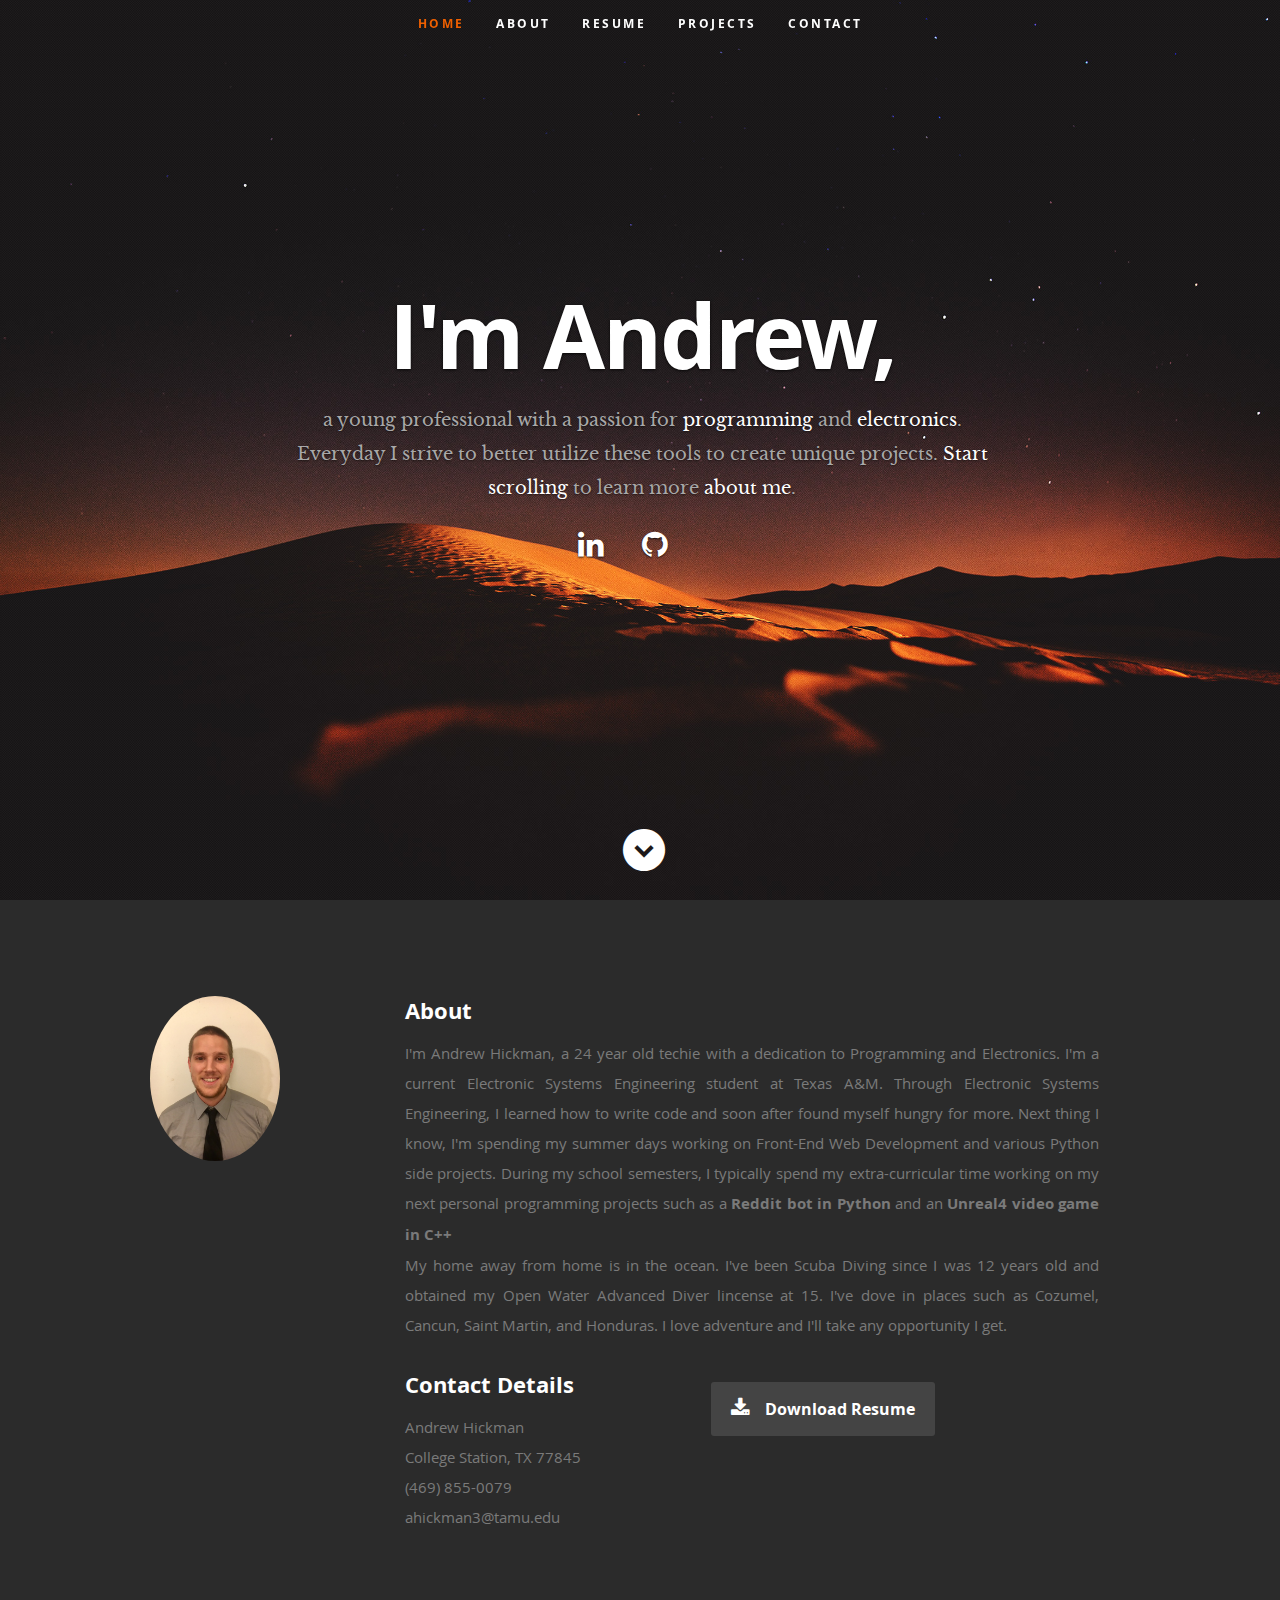
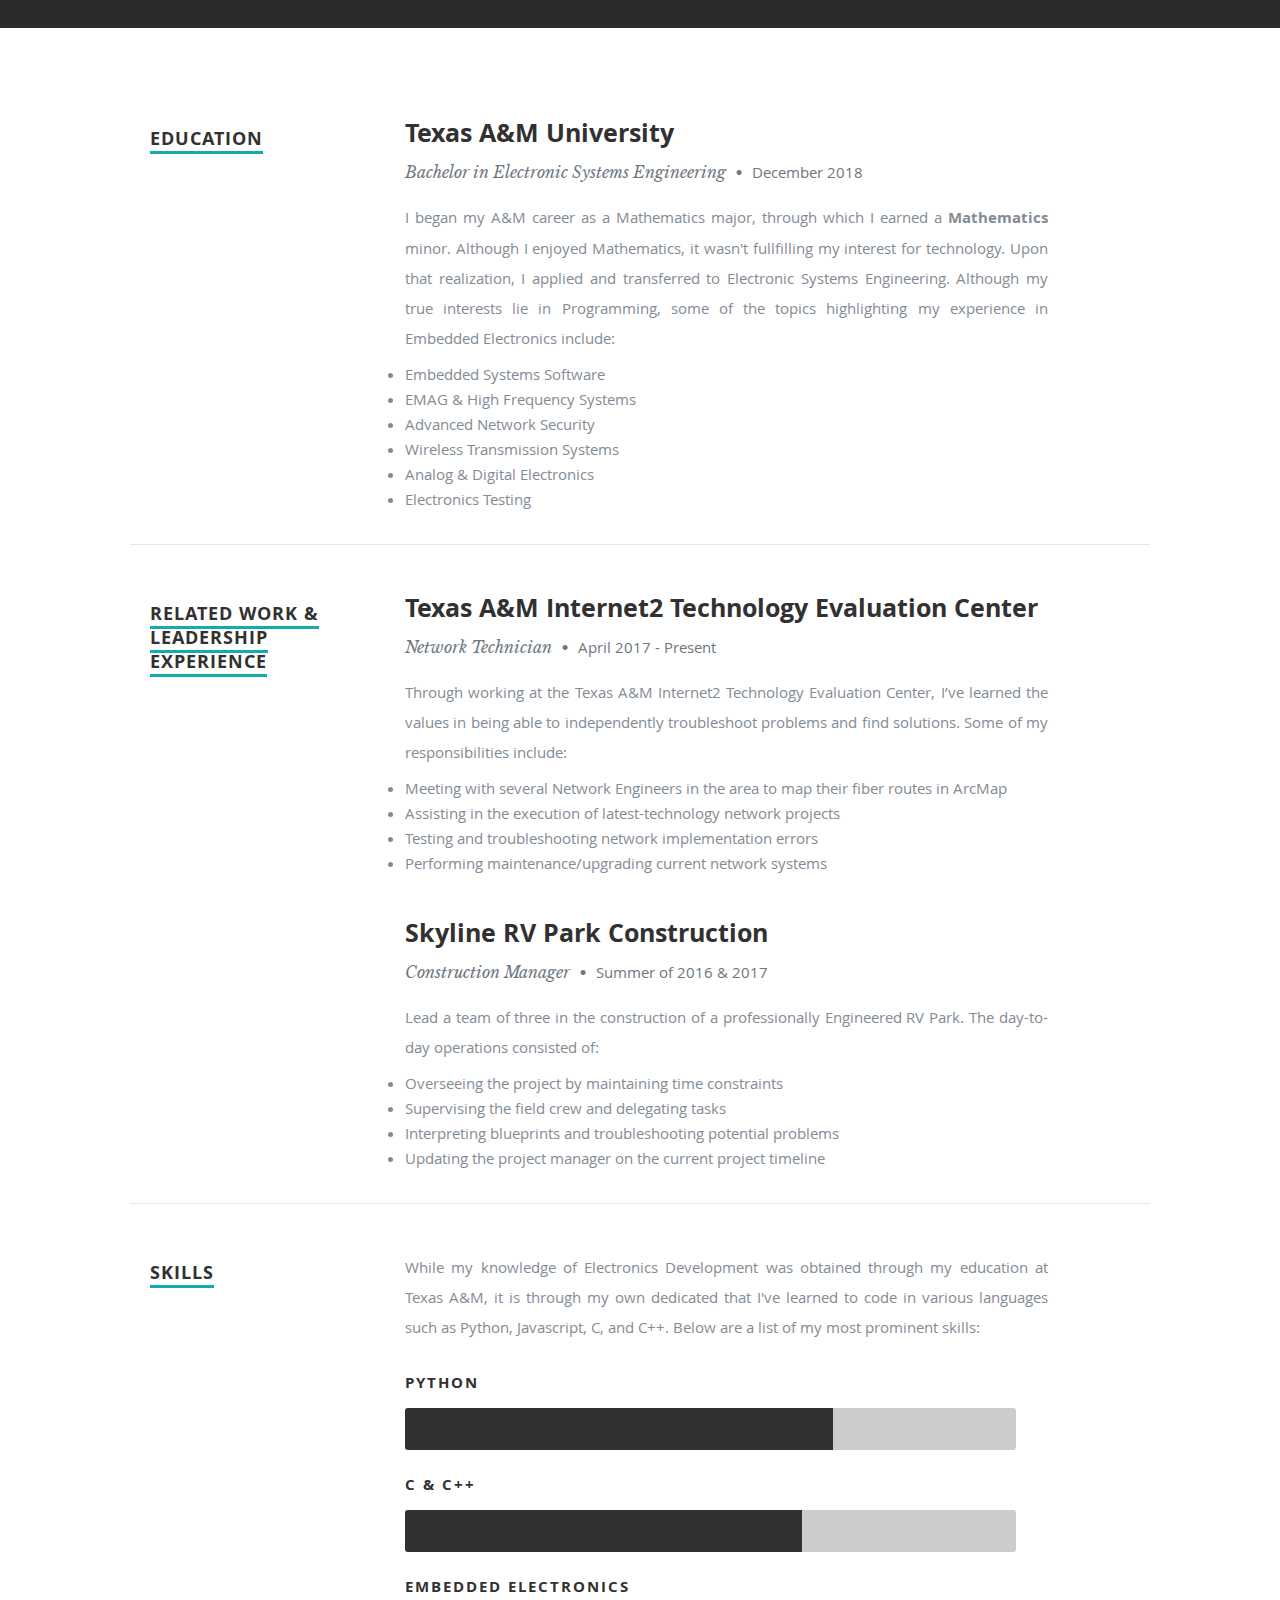
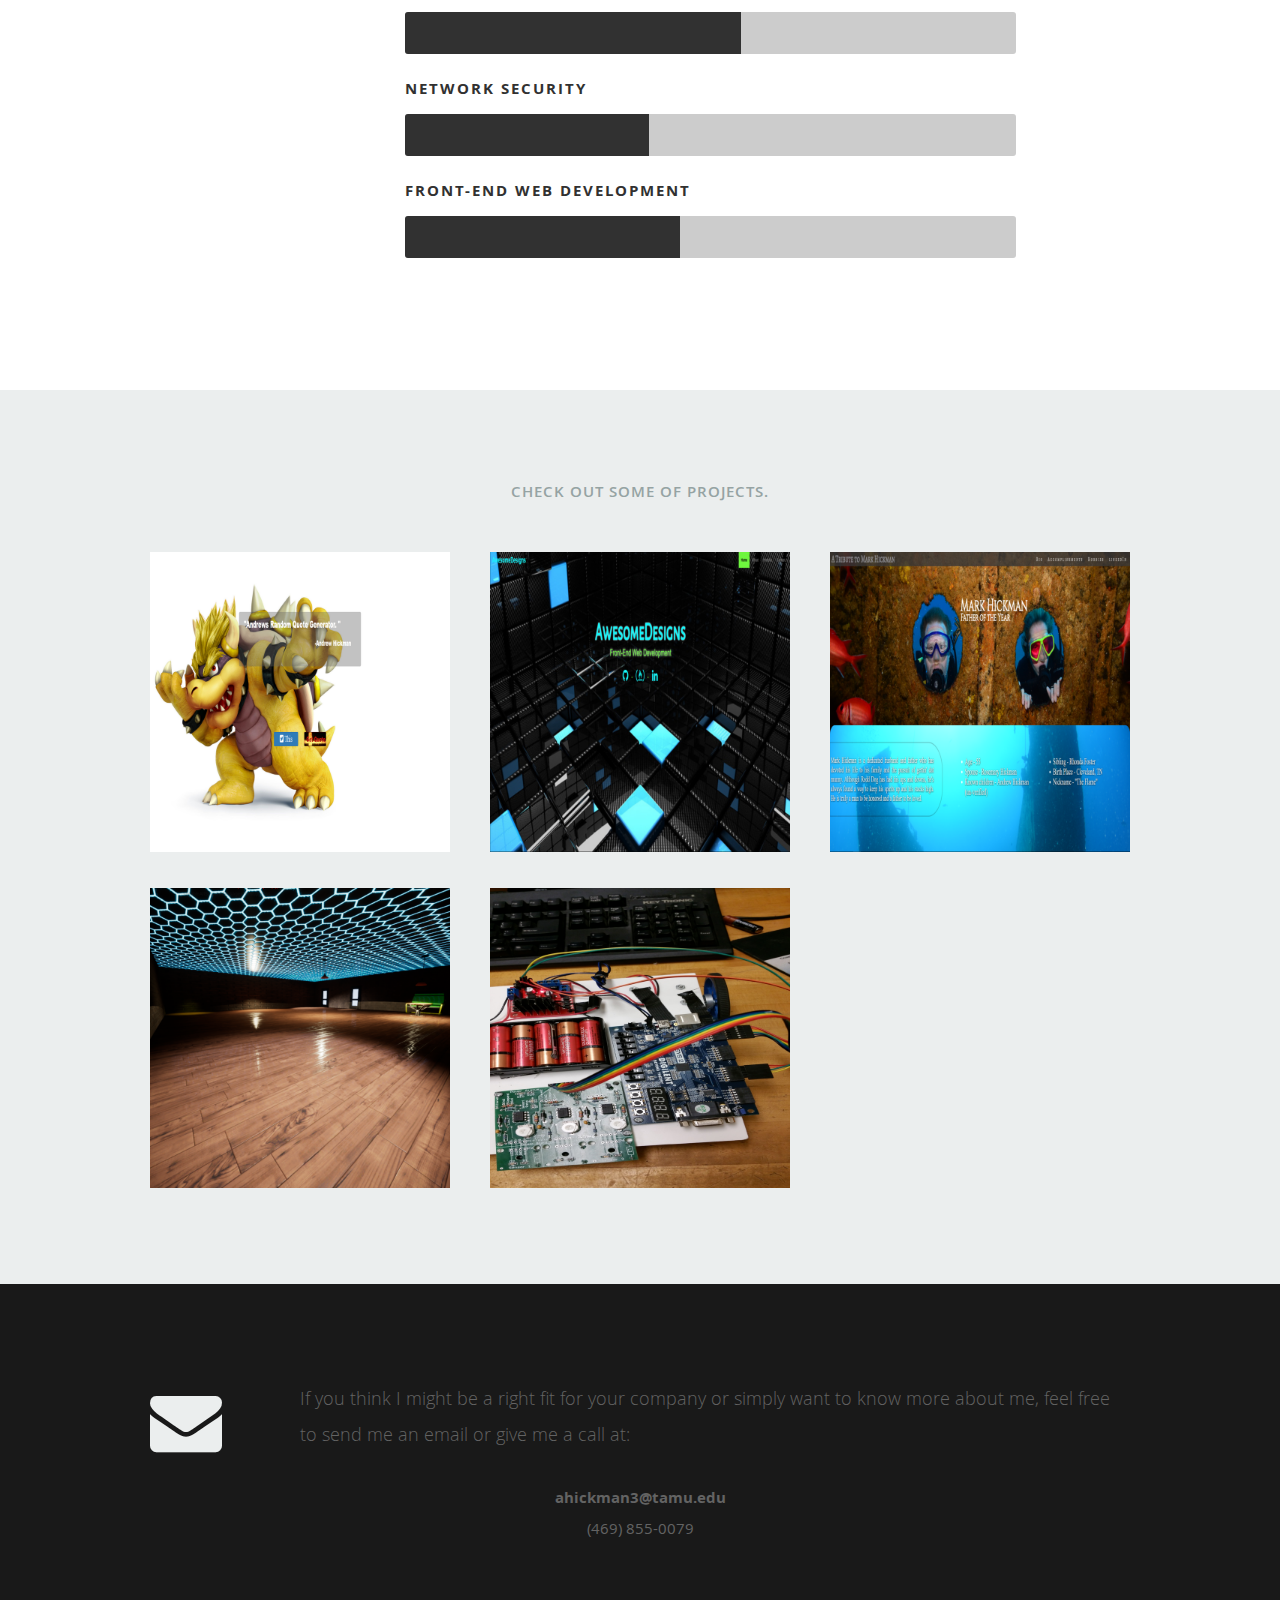
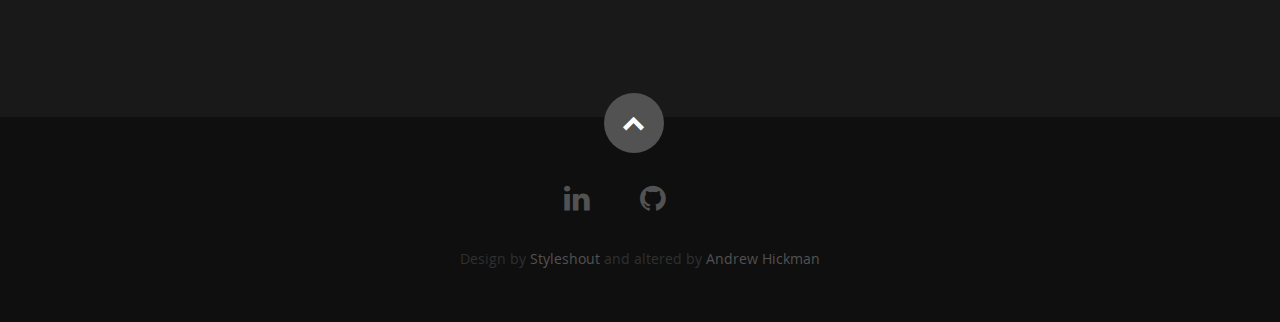
==== commit 986f5920: "probly changed something" ====
--- a/index.html
+++ b/index.html
@@ -21,7 +21,7 @@
    <link rel="stylesheet" href="css/media-queries.css">
    <link rel="stylesheet" href="css/magnific-popup.css">
 
-	<script>document.write('<script src="http://' + (location.host || 'localhost').split(':')[0] + ':35729/livereload.js?snipver=1"></' + 'script>')</script>   
+	<!--- <script>document.write('<script src="http://' + (location.host || 'localhost').split(':')[0] + ':35729/livereload.js?snipver=1"></' + 'script>')</script>    -->
    <!-- Script  ==================================================-->
 	<script src="js/modernizr.js"></script>
 
@@ -204,7 +204,7 @@
                <div class="twelve columns">
 
                   <h3 class = "second_job">Skyline RV Park Construction</h3>
-                  <p class="info">Construction Manager <span>&bull;</span> <em class="date">June 2017 - August 2017</em></p>
+                  <p class="info">Construction Manager <span>&bull;</span> <em class="date">Summer of 2016 &amp; 2017</em></p>
 
                   <p class = 'justify_text'>
                   Lead a team of three in the construction of a professionally Engineered RV Park. The day-to-day operations consisted of:
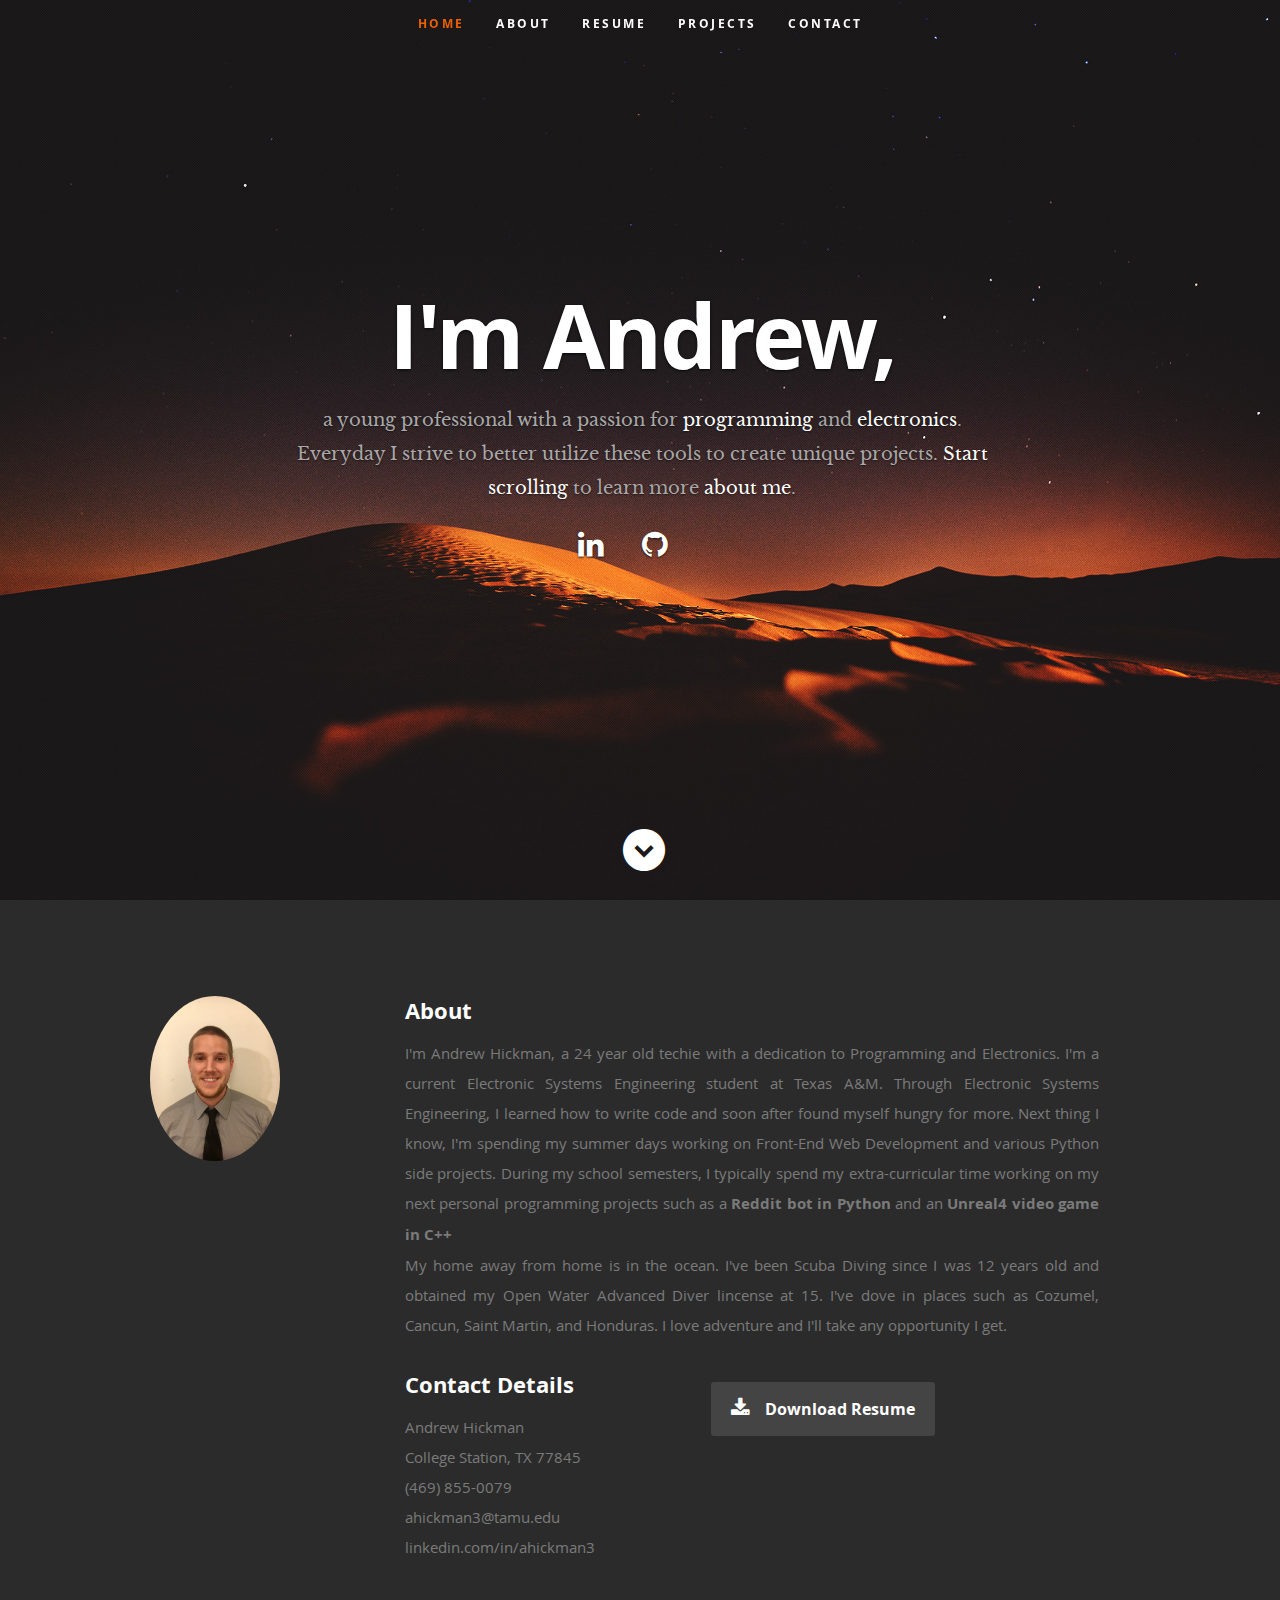
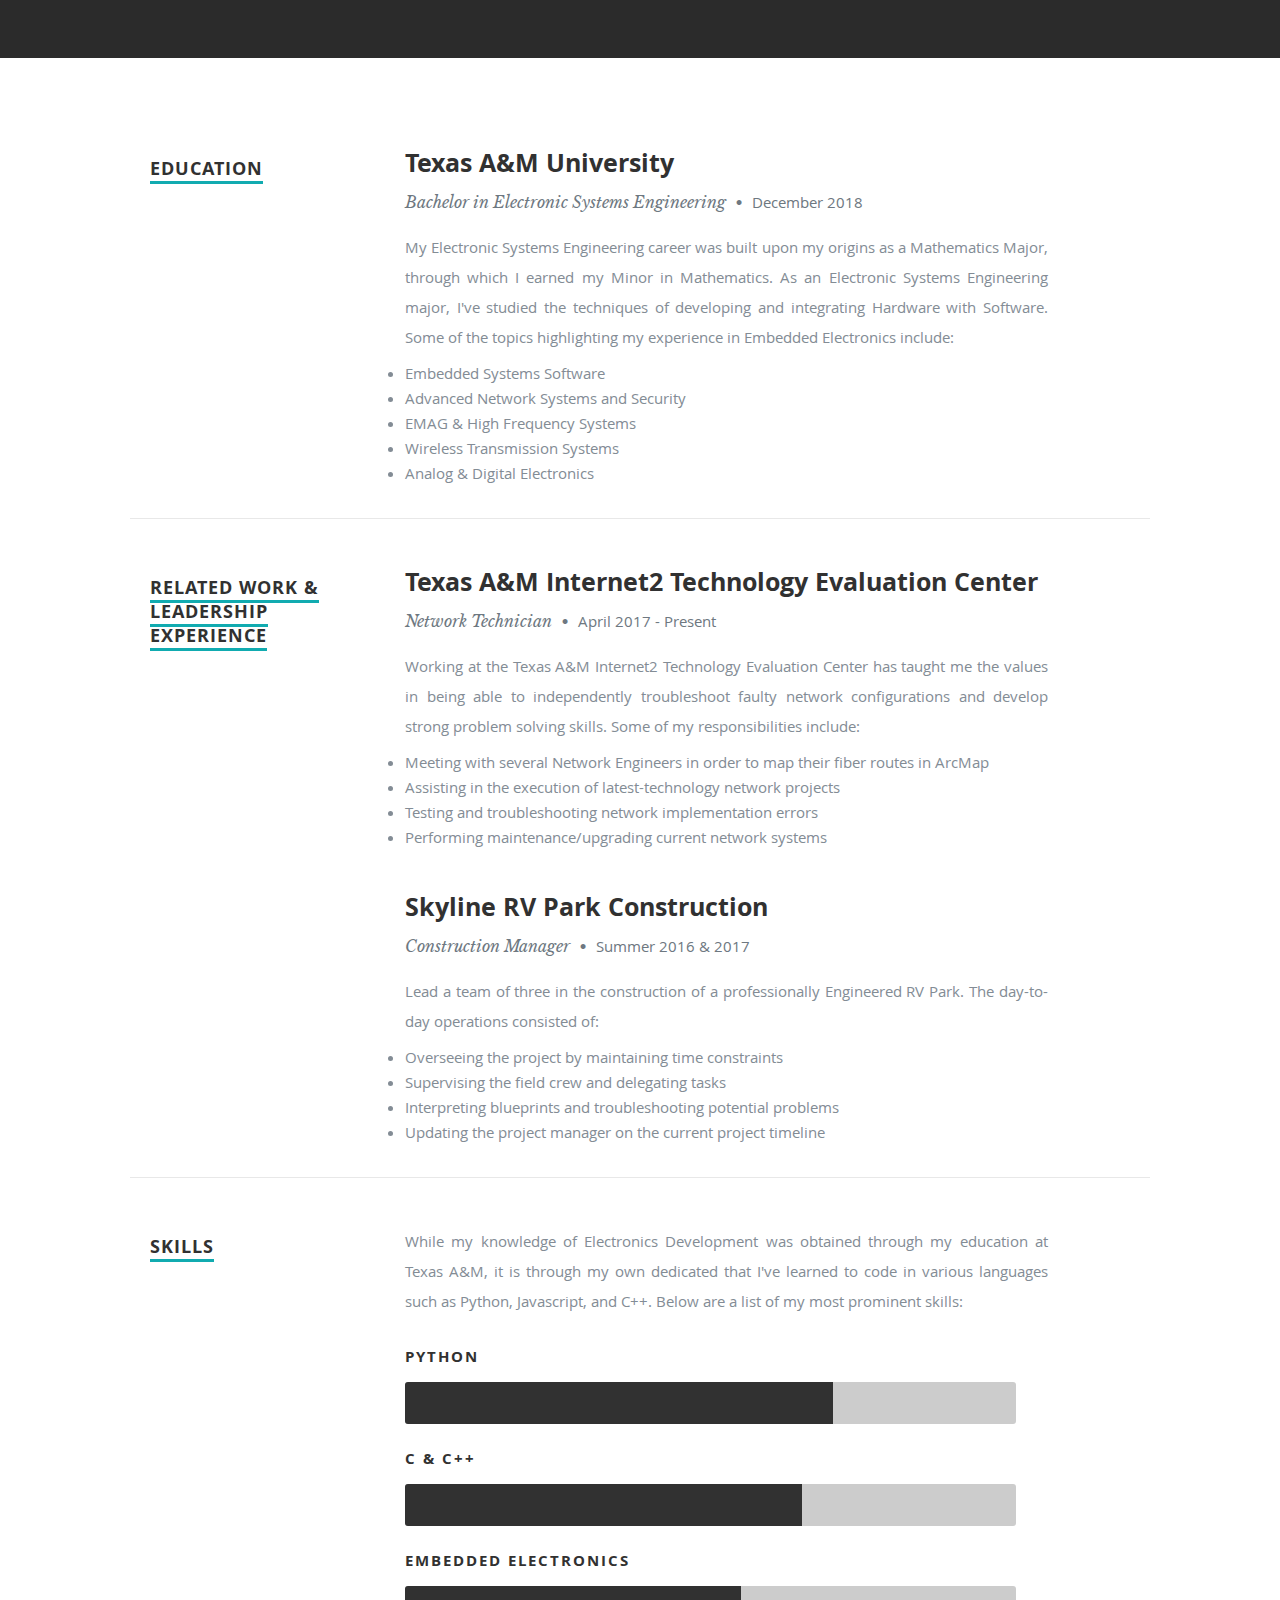
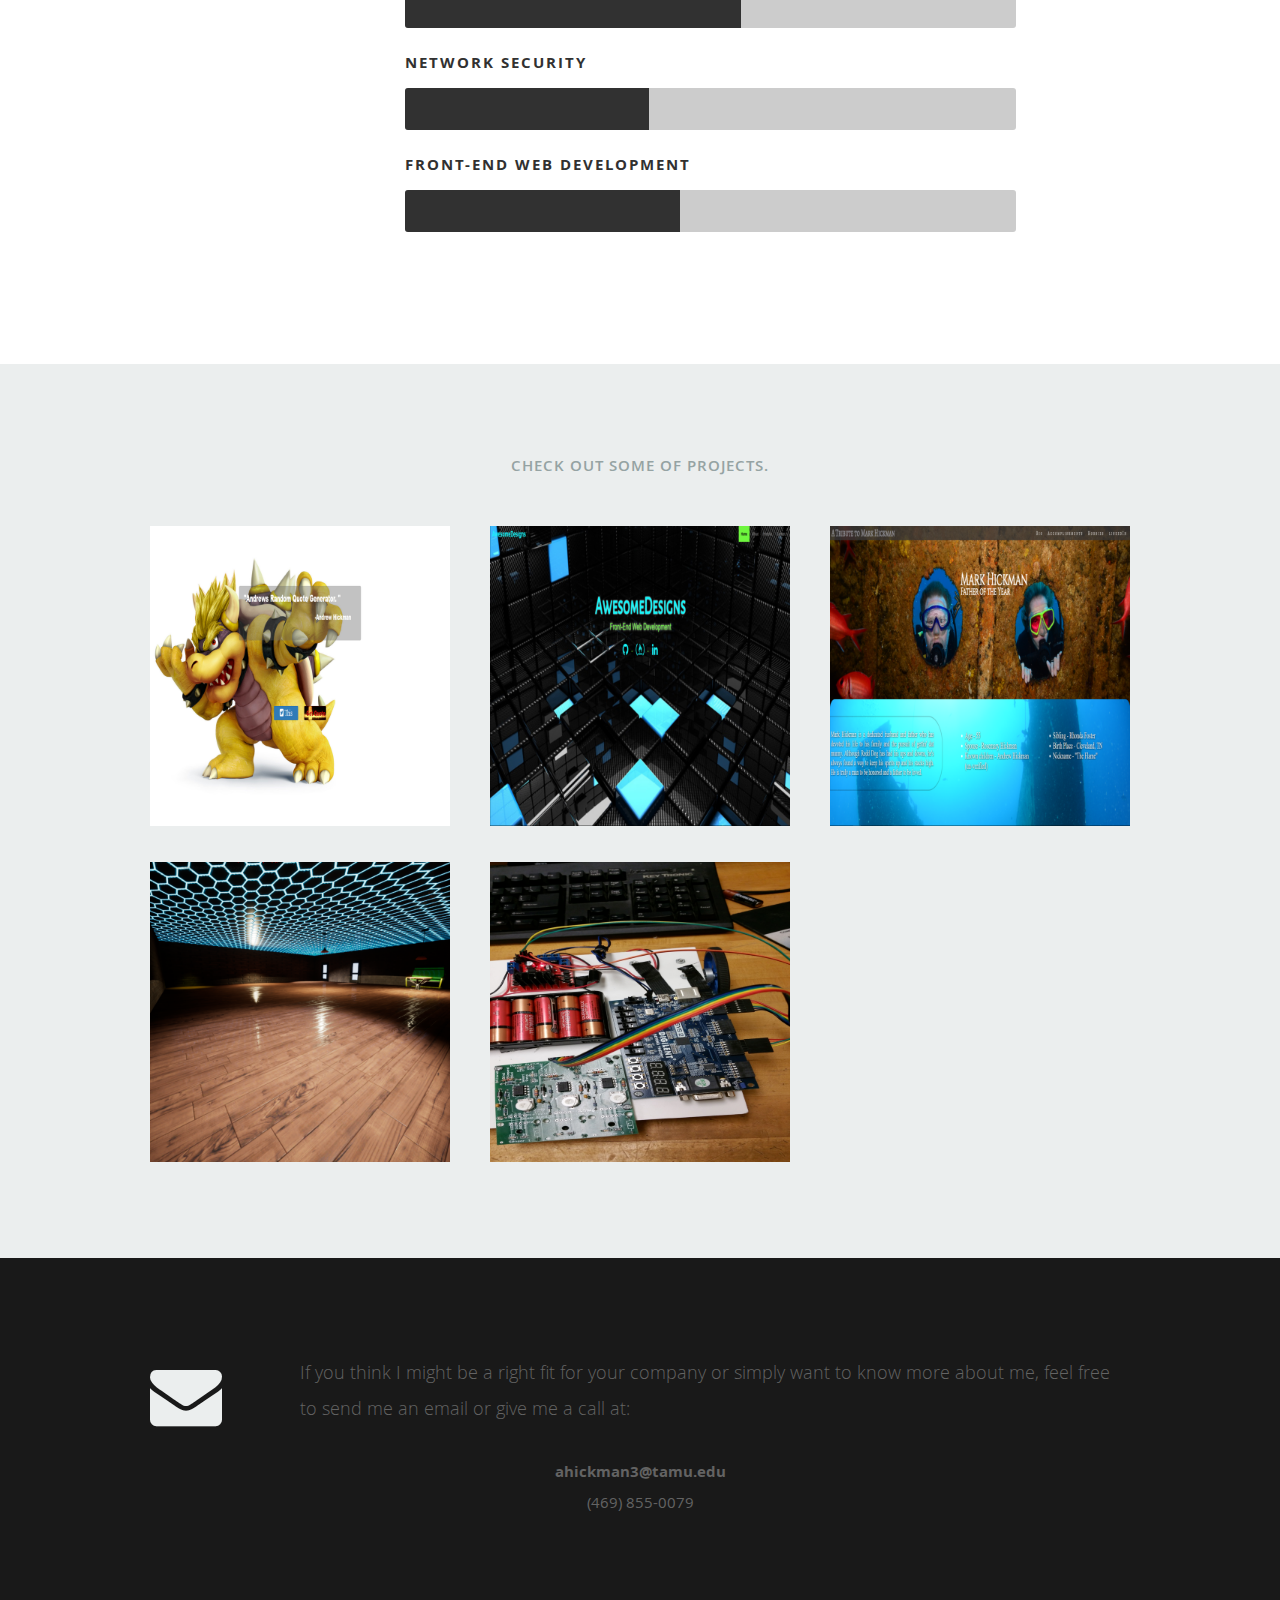
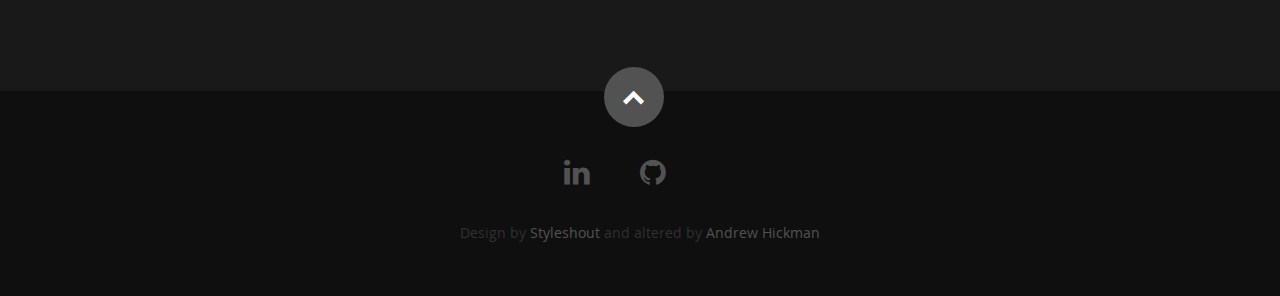
==== commit 76c33292: "made wurds sound good" ====
--- a/index.html
+++ b/index.html
@@ -101,10 +101,11 @@
                   <p class="address">
 						   <span>Andrew Hickman</span><br>
 						   <span>
-						         College Station, TX 77845
-                           </span><br>
-						   <span>(469) 855-0079</span><br>
-                     	   <span>ahickman3@tamu.edu</span>
+						      College Station, TX 77845
+                        </span><br>
+						      <span>(469) 855-0079</span><br>
+                     	<span>ahickman3@tamu.edu</span>
+                        <span>linkedin.com/in/ahickman3</span>
 					   </p>
 
                </div>
@@ -146,16 +147,15 @@
                   <p class="info">Bachelor in Electronic Systems Engineering <span>&bull;</span> <em class="date">December 2018</em></p>
 
                   <p class = 'justify_text'>
-                  I began my A&amp;M career as a Mathematics major, through which I earned a <b>Mathematics</b> minor. Although I enjoyed Mathematics, it wasn't fullfilling my interest for technology. Upon that realization, I applied and transferred to Electronic Systems Engineering. Although my true interests lie in Programming, some of the topics highlighting my experience in Embedded Electronics include:
+                  My Electronic Systems Engineering career was built upon my origins as a Mathematics Major, through which I earned my Minor in Mathematics. As an Electronic Systems Engineering major, I've studied the techniques of developing and integrating Hardware with Software. Some of the topics highlighting my experience in Embedded Electronics include:
                   </p>
 
                   <div class = "classesClass">
                   	<li class = "myLI">Embedded Systems Software</li>
+                     <li class = "myLI">Advanced Network Systems and Security</li>
                   	<li class = "myLI">EMAG &amp; High Frequency Systems</li>
-                  	<li class = "myLI">Advanced Network Security</li>
                   	<li class = "myLI">Wireless Transmission Systems</li>
                   	<li class = "myLI">Analog &amp; Digital Electronics</li>
-                  	<li class = "myLI">Electronics Testing</li>
                   </div>
 
                </div>
@@ -185,11 +185,11 @@
                   <p class="info">Network Technician <span>&bull;</span> <em class="date">April 2017 - Present</em></p>
 
                   <p class = 'justify_text'>
-                  Through working at the Texas A&amp;M Internet2 Technology Evaluation Center, I’ve learned the values in being able to independently troubleshoot problems and find solutions. Some of my responsibilities include: 
+                  Working at the Texas A&amp;M Internet2 Technology Evaluation Center has taught me the values in being able to independently troubleshoot faulty network configurations and develop strong problem solving skills. Some of my responsibilities include: 
                   </p>
 
                   <div class = "classesClass">
-                  	<li class = "myLI">Meeting with several Network Engineers in the area to map their fiber routes in ArcMap</li>
+                  	<li class = "myLI">Meeting with several Network Engineers in order to map their fiber routes in ArcMap</li>
                   	<li class = "myLI">Assisting in the execution of latest-technology network projects</li>
                   	<li class = "myLI">Testing and troubleshooting network implementation errors</li>
                   	<li class = "myLI">Performing maintenance/upgrading current network systems</li>
@@ -204,7 +204,7 @@
                <div class="twelve columns">
 
                   <h3 class = "second_job">Skyline RV Park Construction</h3>
-                  <p class="info">Construction Manager <span>&bull;</span> <em class="date">Summer of 2016 &amp; 2017</em></p>
+                  <p class="info">Construction Manager <span>&bull;</span> <em class="date">Summer 2016 &amp; 2017</em></p>
 
                   <p class = 'justify_text'>
                   Lead a team of three in the construction of a professionally Engineered RV Park. The day-to-day operations consisted of:
@@ -237,7 +237,7 @@
          <div class="nine columns main-col">
 
             <p class = 'justify_text'>
-            While my knowledge of Electronics Development was obtained through my education at Texas A&amp;M, it is through my own dedicated that I've learned to code in various languages such as Python, Javascript, C, and C++. Below are a list of my most prominent skills:
+            While my knowledge of Electronics Development was obtained through my education at Texas A&amp;M, it is through my own dedicated that I've learned to code in various languages such as Python, Javascript, and C++. Below are a list of my most prominent skills:
             </p>
 
 				<div class="bars">
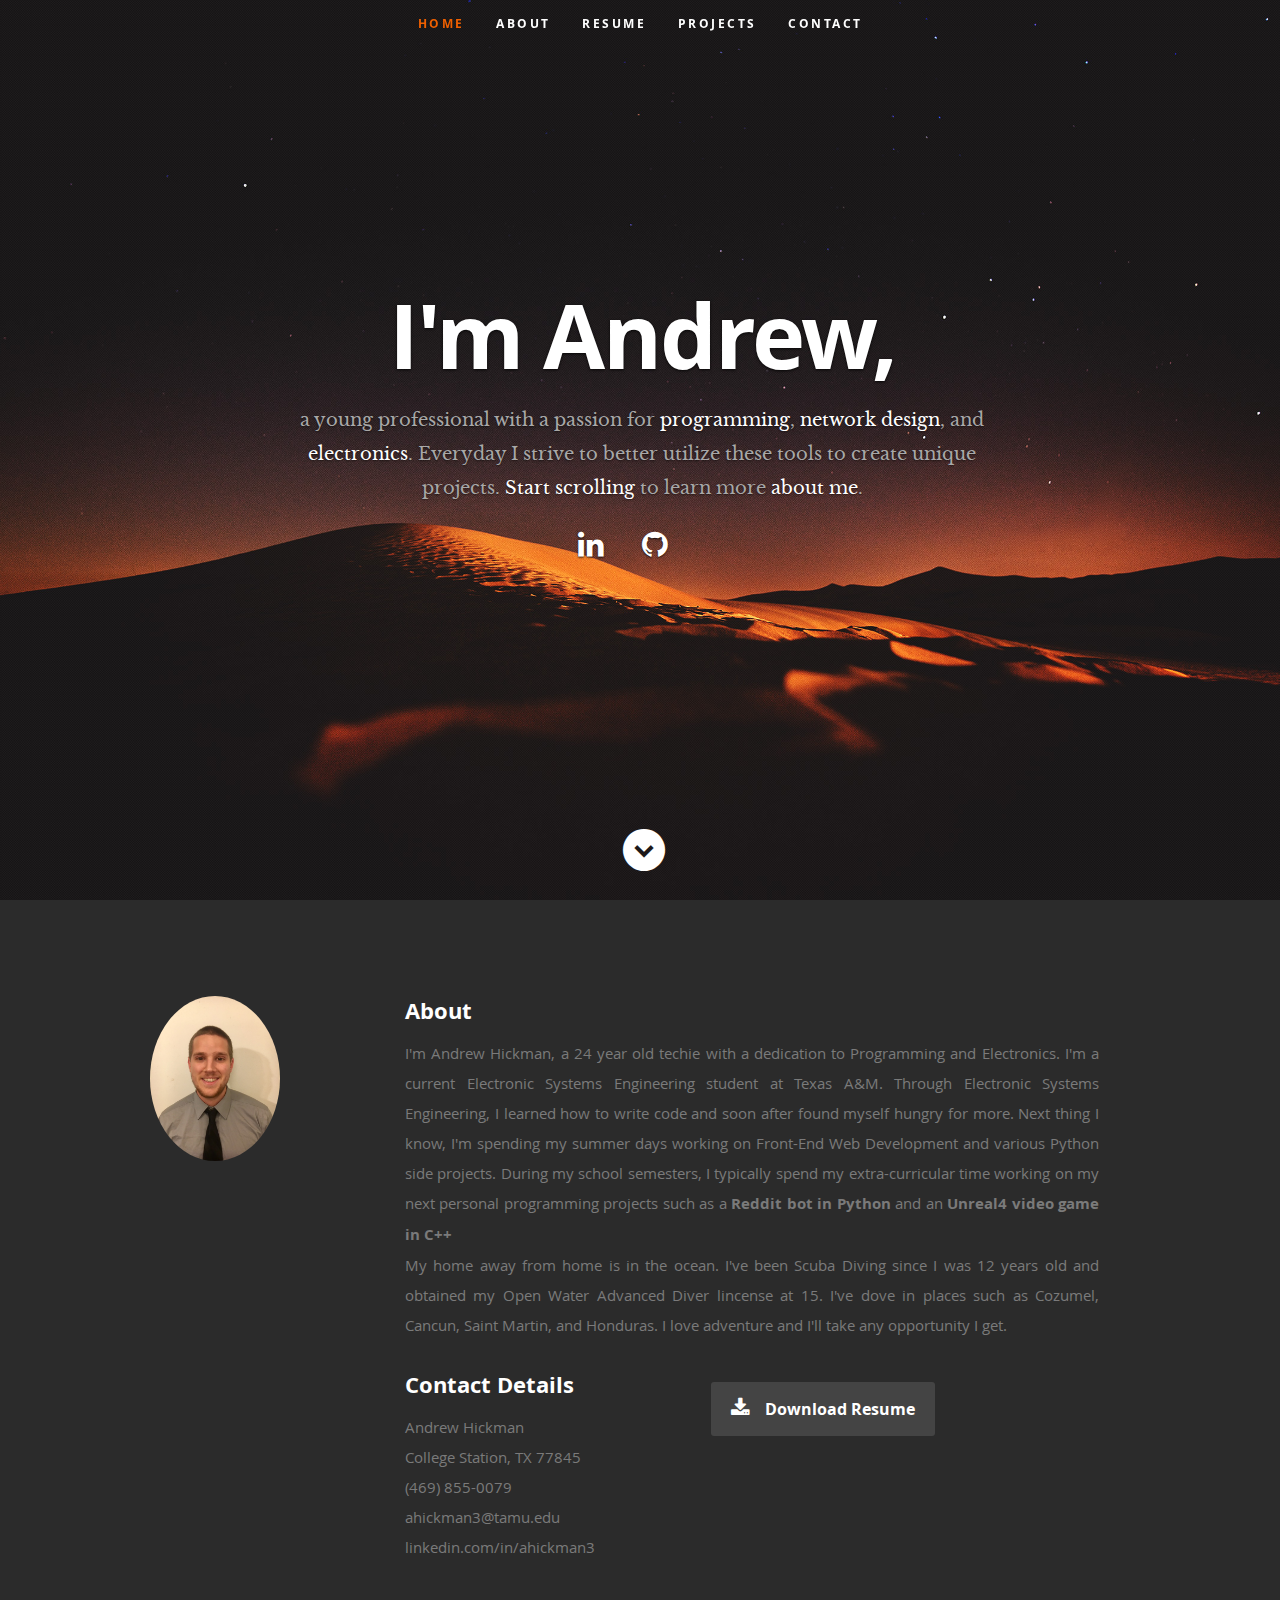
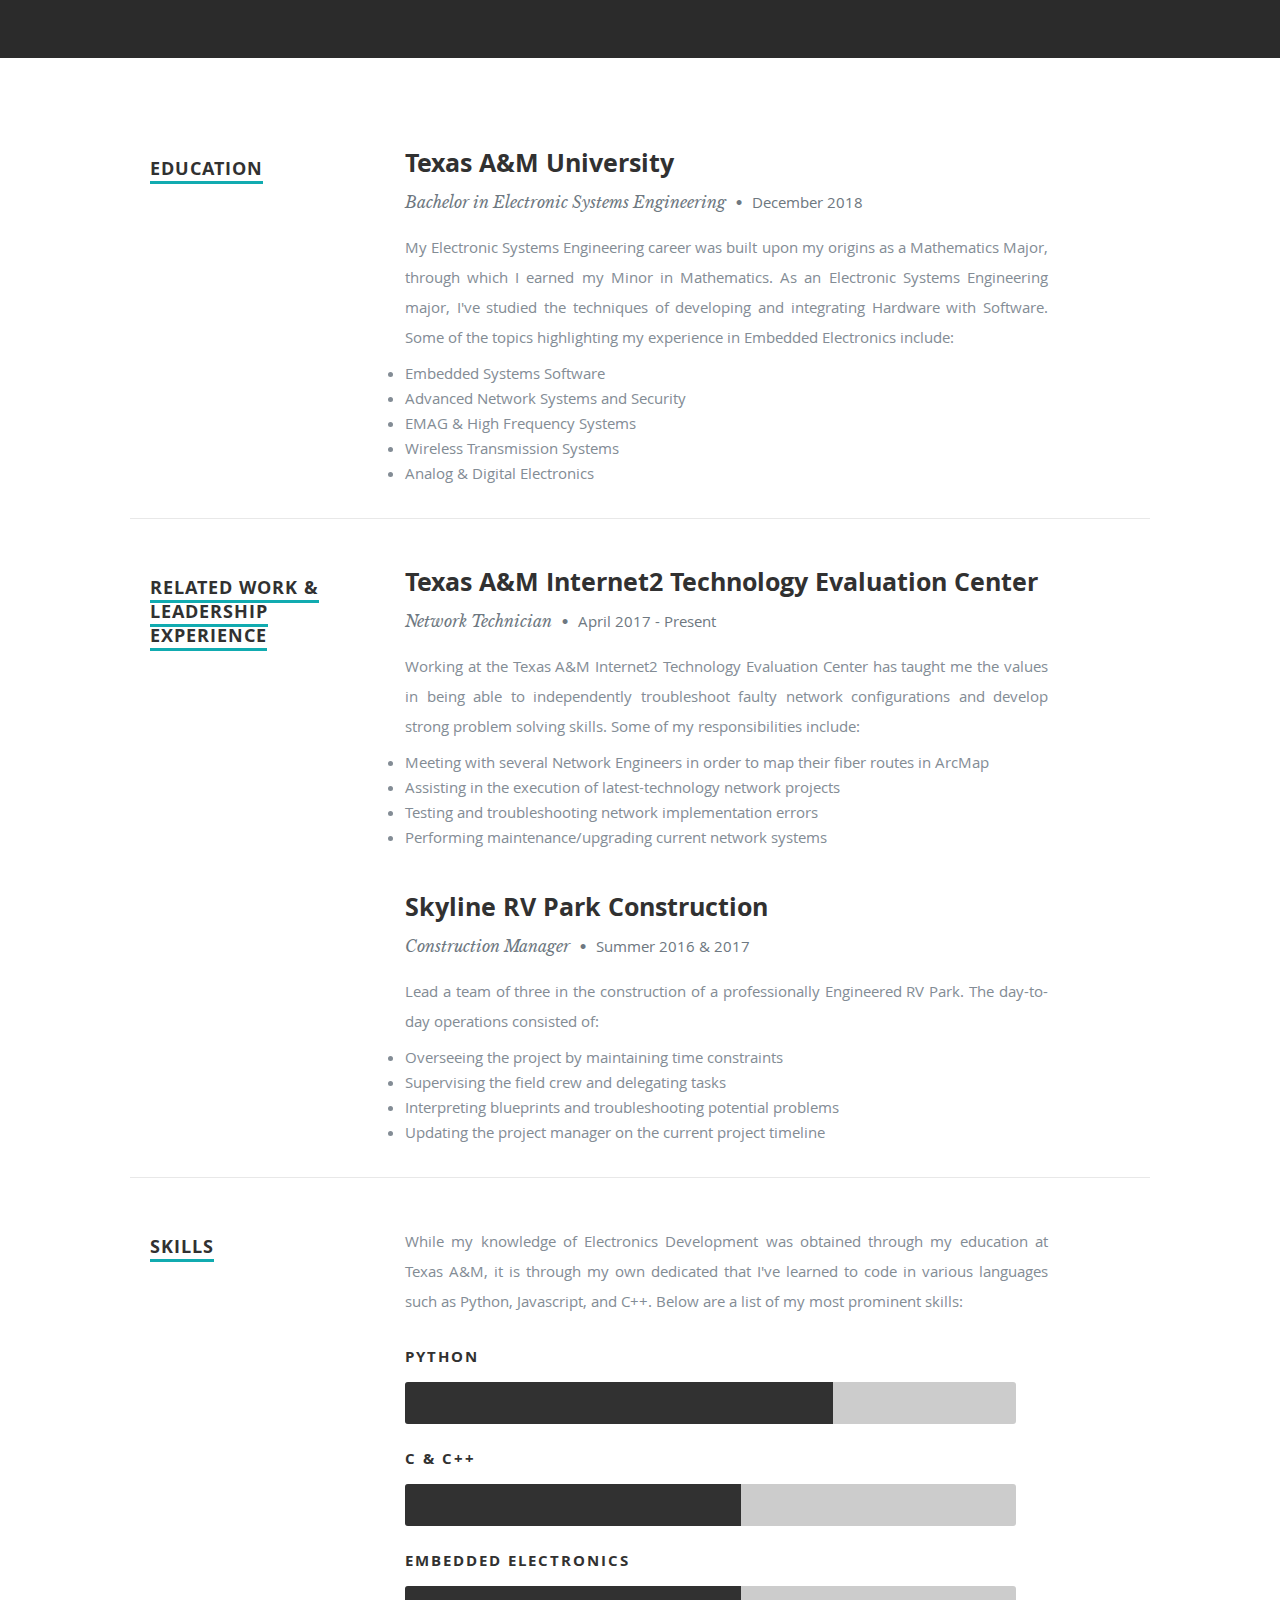
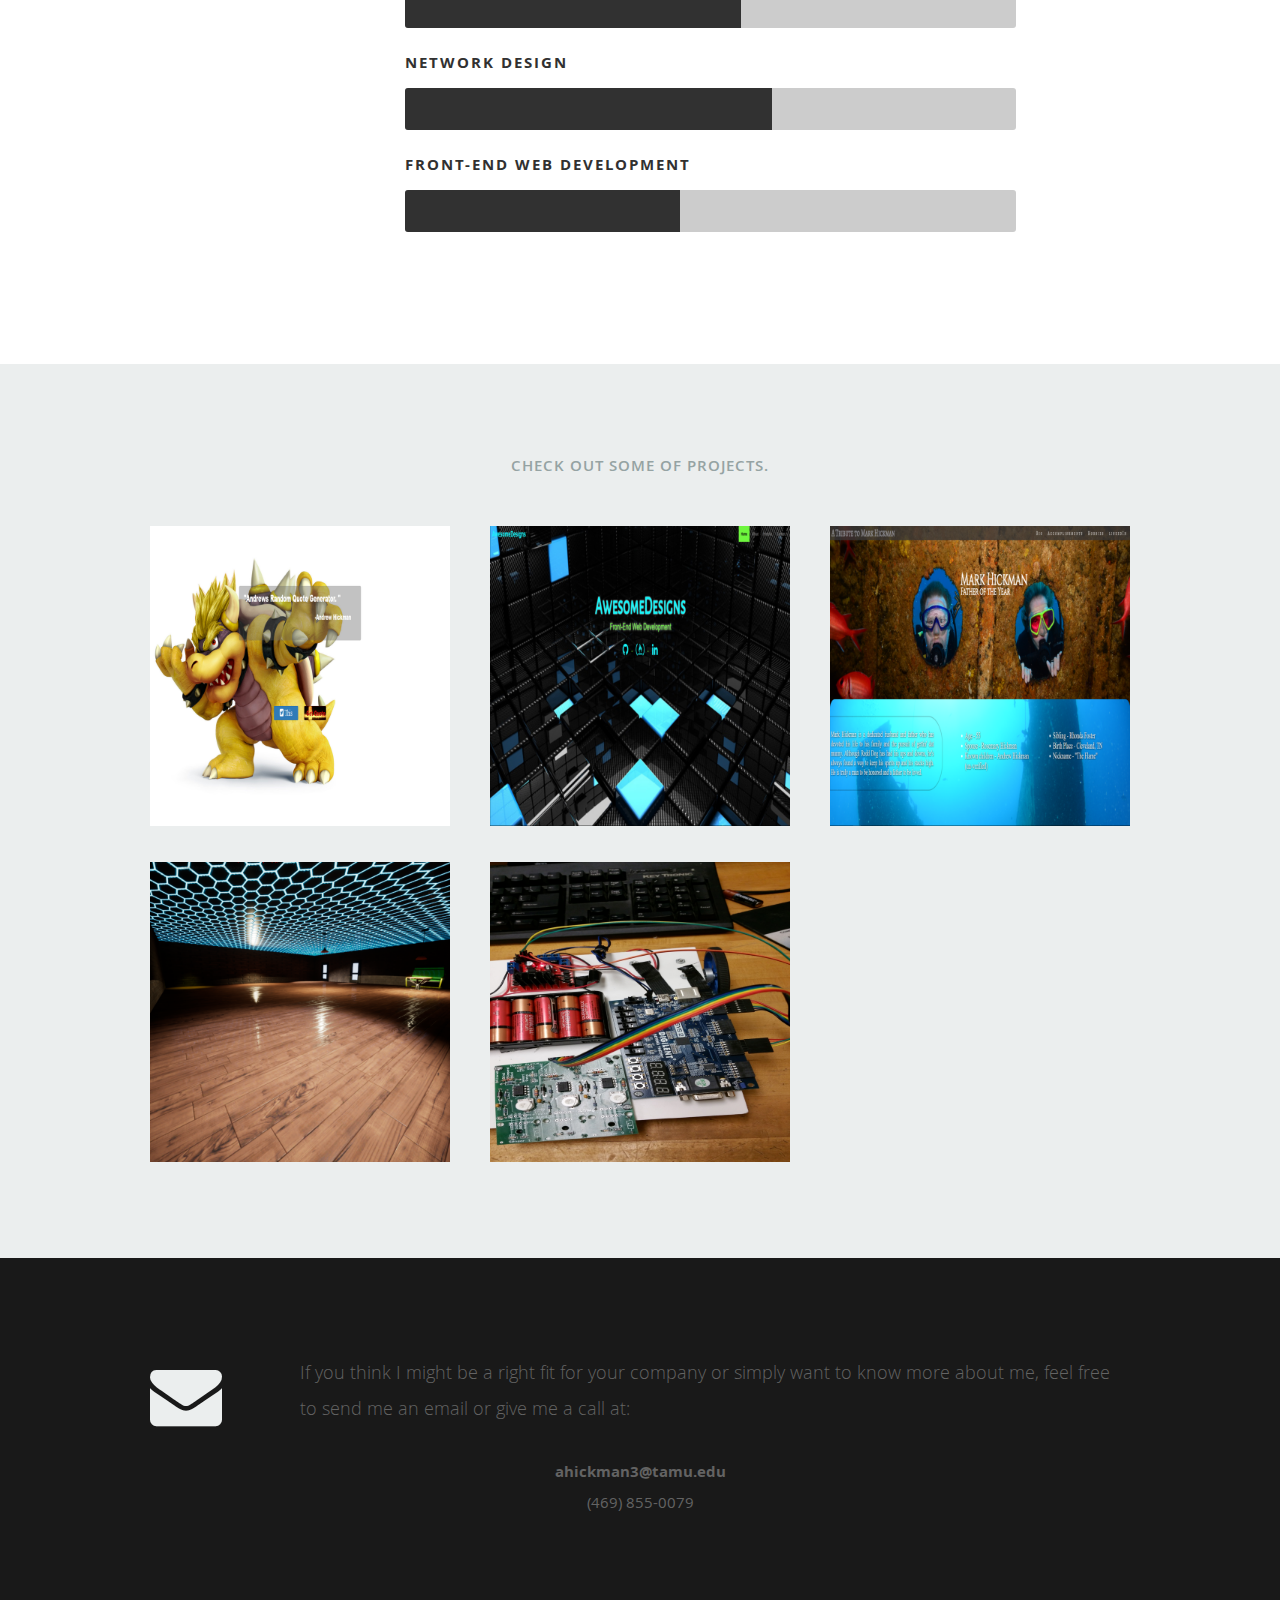
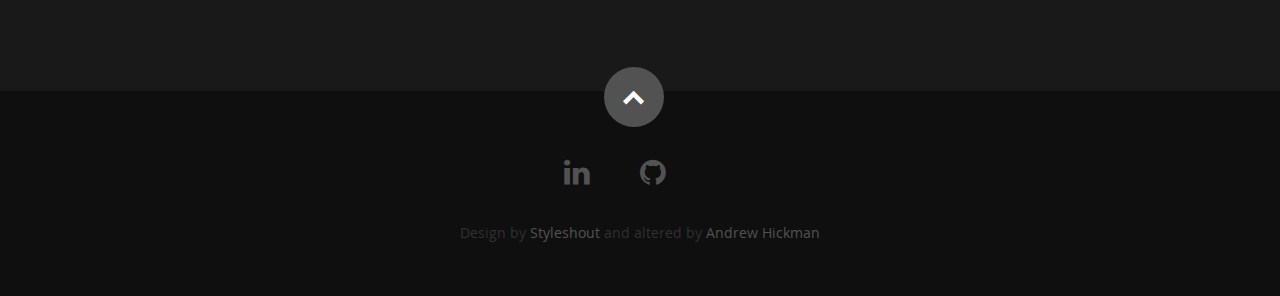
==== commit ae31a60c: "some changes here and there" ====
--- a/index.html
+++ b/index.html
@@ -55,7 +55,7 @@
       <div class="row banner">
          <div class="banner-text">
             <h1 class="responsive-headline">I'm Andrew,</h1>
-            <h3>a young professional with a passion for <span>programming</span> and <span>electronics</span>. Everyday I strive to better utilize these tools to create unique projects. <a class="smoothscroll" href="#about">Start scrolling</a>
+            <h3>a young professional with a passion for <span>programming</span>, <span>network design</span>, and <span>electronics</span>. Everyday I strive to better utilize these tools to create unique projects. <a class="smoothscroll" href="#about">Start scrolling</a>
             to learn more <a class="smoothscroll" href="#about">about me</a>.</h3>
  
             <ul class="social">
@@ -243,10 +243,10 @@
 				<div class="bars">
 
 				   <ul class="skills">
-					    <li><span class="bar-expand python"></span><em>Python</em></li>
+					   <li><span class="bar-expand python"></span><em>Python</em></li>
 						<li><span class="bar-expand programming"></span><em>C &amp; C++</em></li>
 						<li><span class="bar-expand edesign"></span><em>Embedded Electronics</em></li>					 
-                  		<li><span class="bar-expand security"></span><em>Network Security</em></li>
+                  <li><span class="bar-expand netdesign"></span><em>Network Design</em></li>
 						<li><span class="bar-expand webdev"></span><em>Front-End Web Development</em></li>
 					</ul>
 
--- a/css/layout.css
+++ b/css/layout.css
@@ -335,13 +335,13 @@
   	-moz-animation: python 2s ease;
   	-webkit-animation: python 2s ease;
 }
-.security {
-  	width: 40%;
-  	-moz-animation: security 2s ease;
-  	-webkit-animation: security 2s ease;
+.netdesign {
+  	width: 60%;
+  	-moz-animation: netdesign 2s ease;
+  	-webkit-animation: netdesign 2s ease;
 }
 .programming {
-  	width: 65%;
+  	width: 55%;
   	-moz-animation: programming 2s ease;
   	-webkit-animation: programming 2s ease;
 }
@@ -365,13 +365,13 @@
   0%   { width: 0px;  }
   100% { width: 70%;  }
 }
-@-moz-keyframes security {
-  0%   { width: 0px;  }
-  100% { width: 40%;  }
+@-moz-keyframes netdesign {
+  0%   { width: 0px;  }
+  100% { width: 60%;  }
 }
 @-moz-keyframes programming {
   0%   { width: 0px;  }
-  100% { width: 65%;  }
+  100% { width: 55%;  }
 }
 @-moz-keyframes webdev {
   0%   { width: 0px;  }
@@ -390,13 +390,13 @@
   0%   { width: 0px;  }
   100% { width: 70%;  }
 }
-@-webkit-keyframes security {
-  0%   { width: 0px;  }
-  100% { width: 40%;  }
+@-webkit-keyframes netdesign {
+  0%   { width: 0px;  }
+  100% { width: 60%;  }
 }
 @-webkit-keyframes programming {
   0%   { width: 0px;  }
-  100% { width: 65%;  }
+  100% { width: 55%;  }
 }
 @-webkit-keyframes webdev {
   0%   { width: 0px;  }
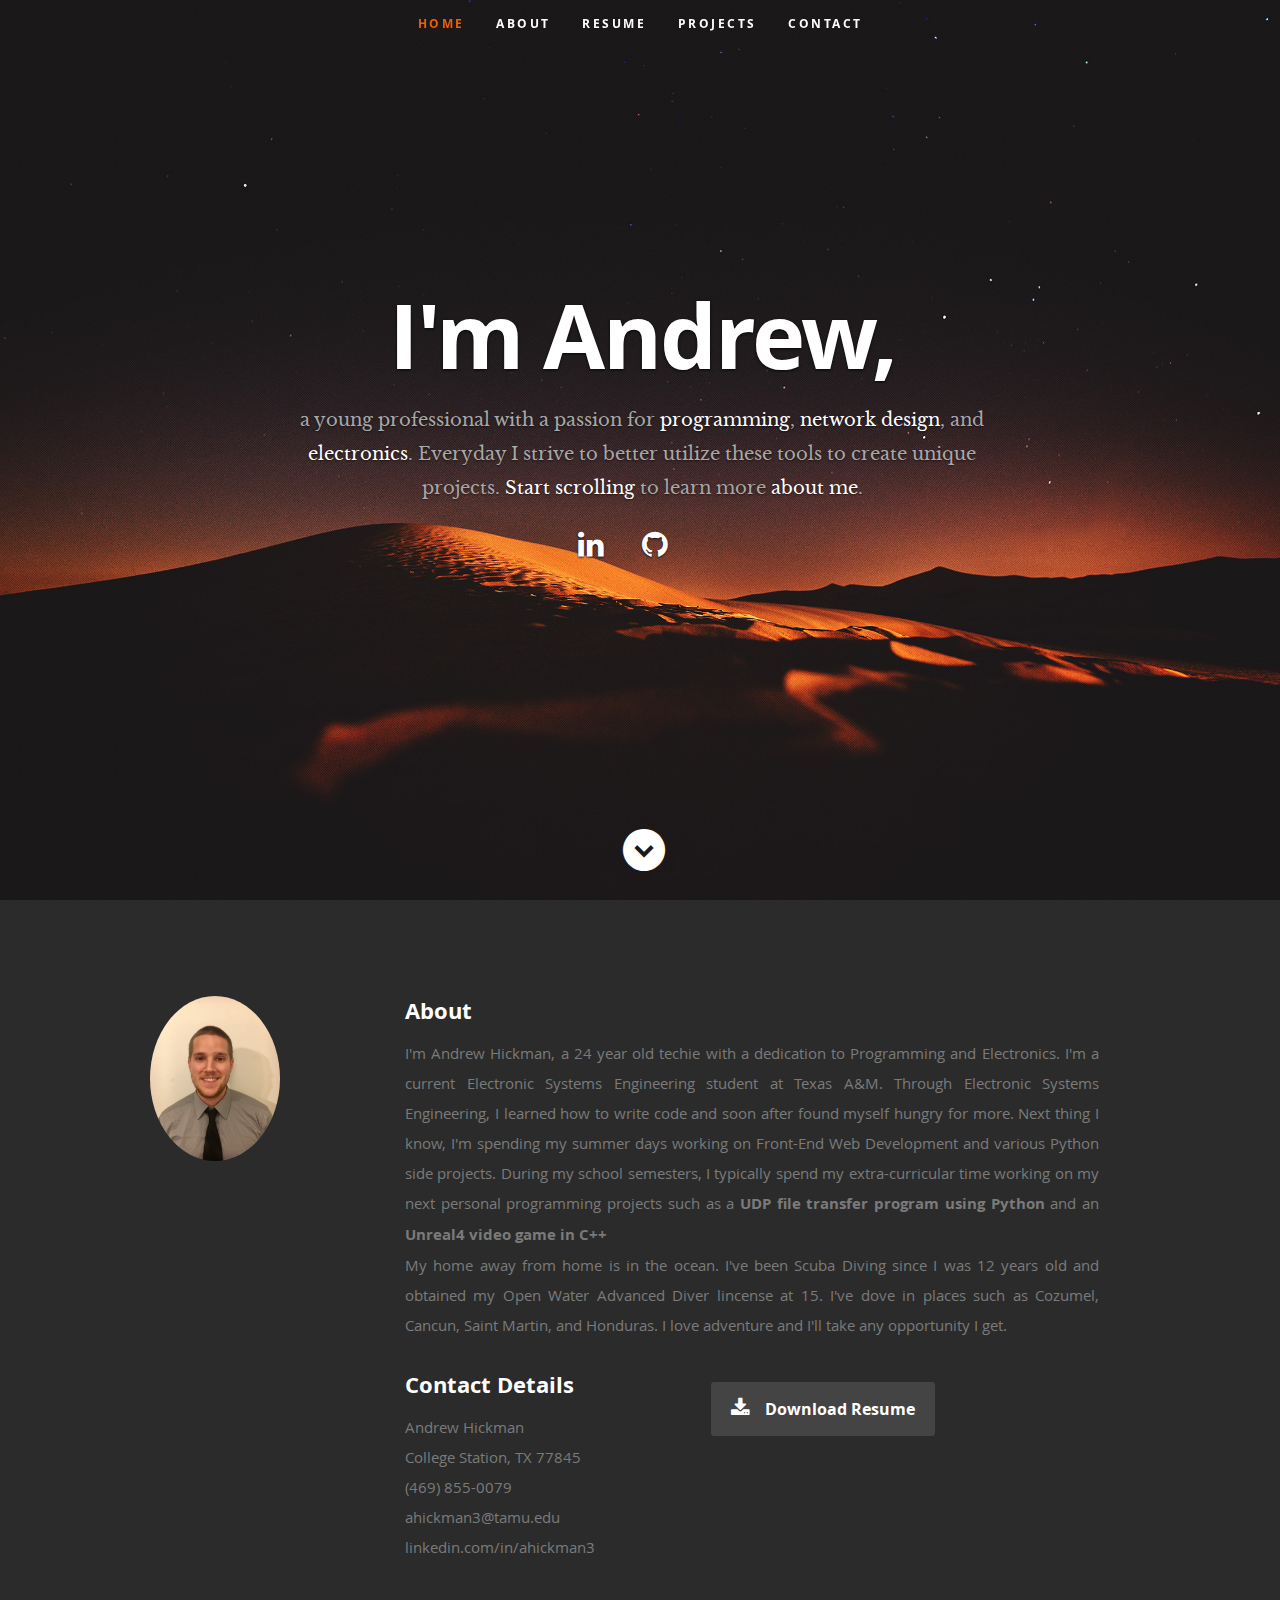
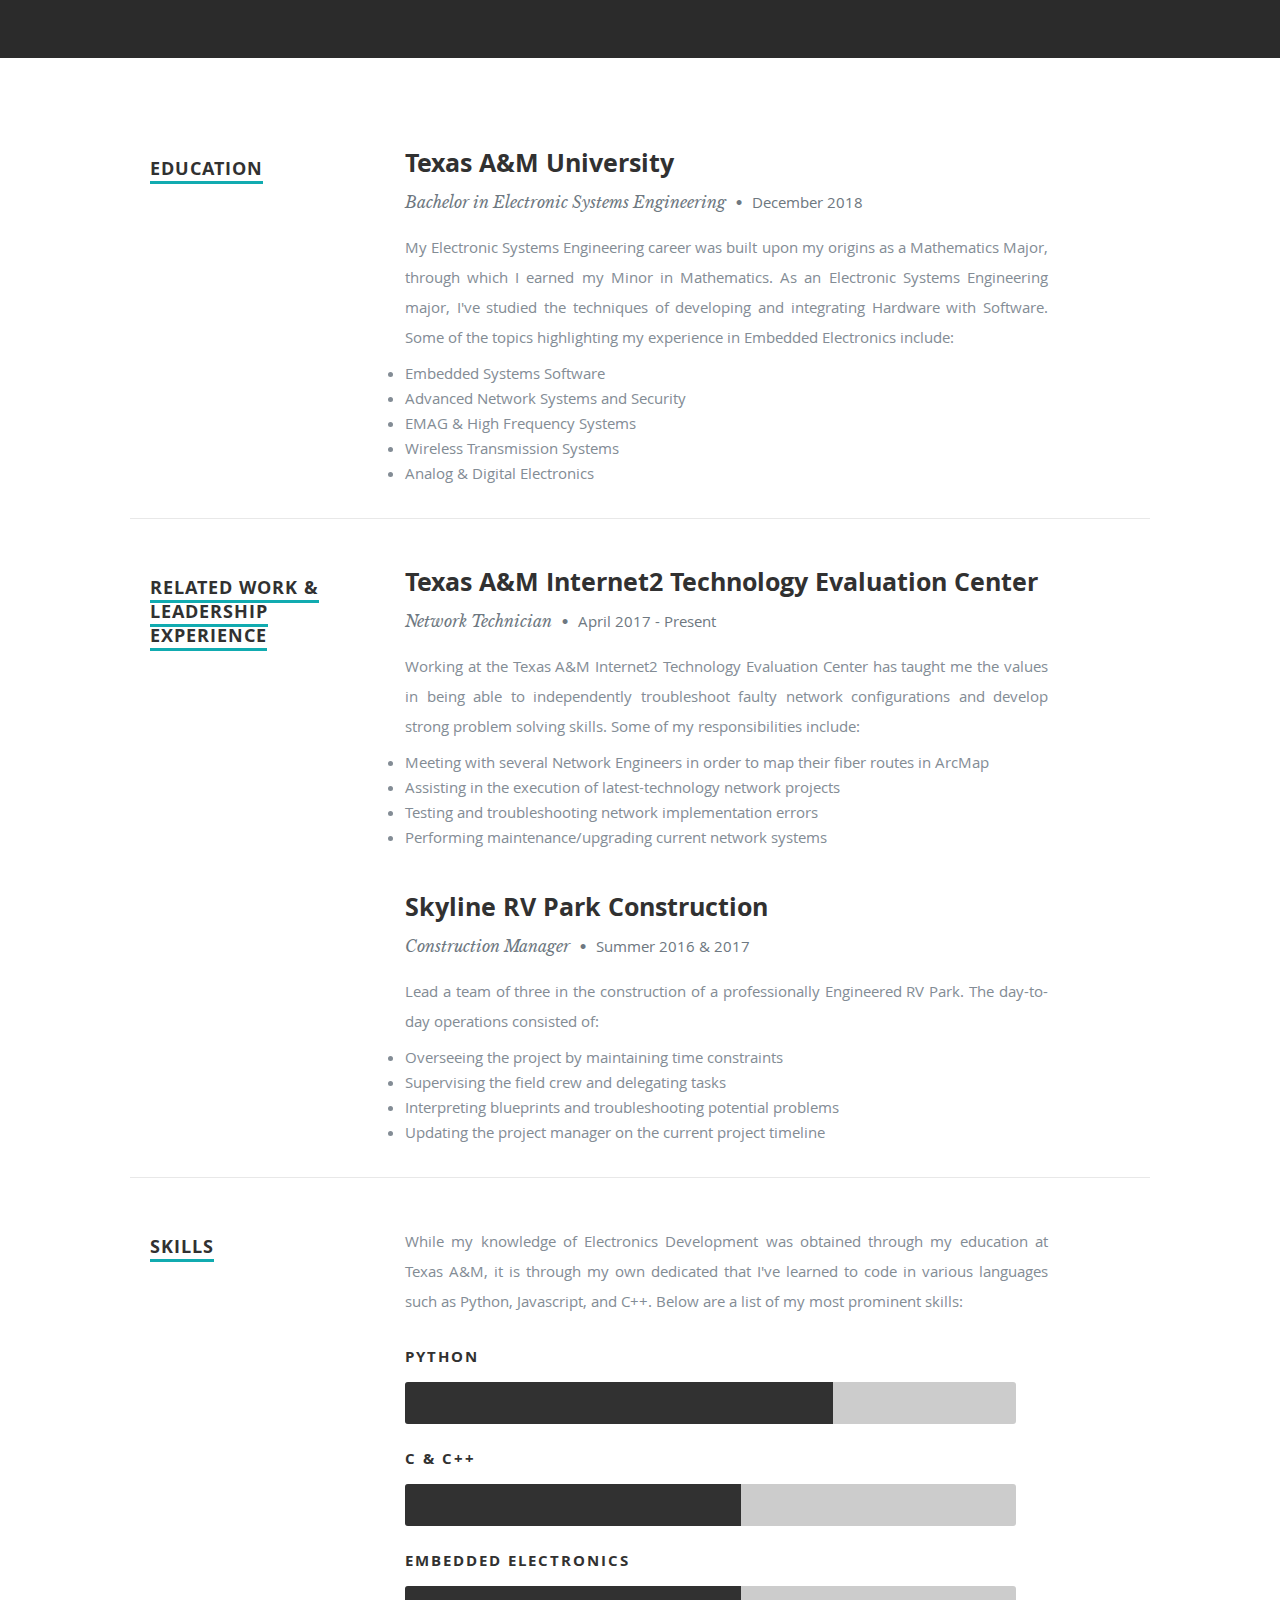
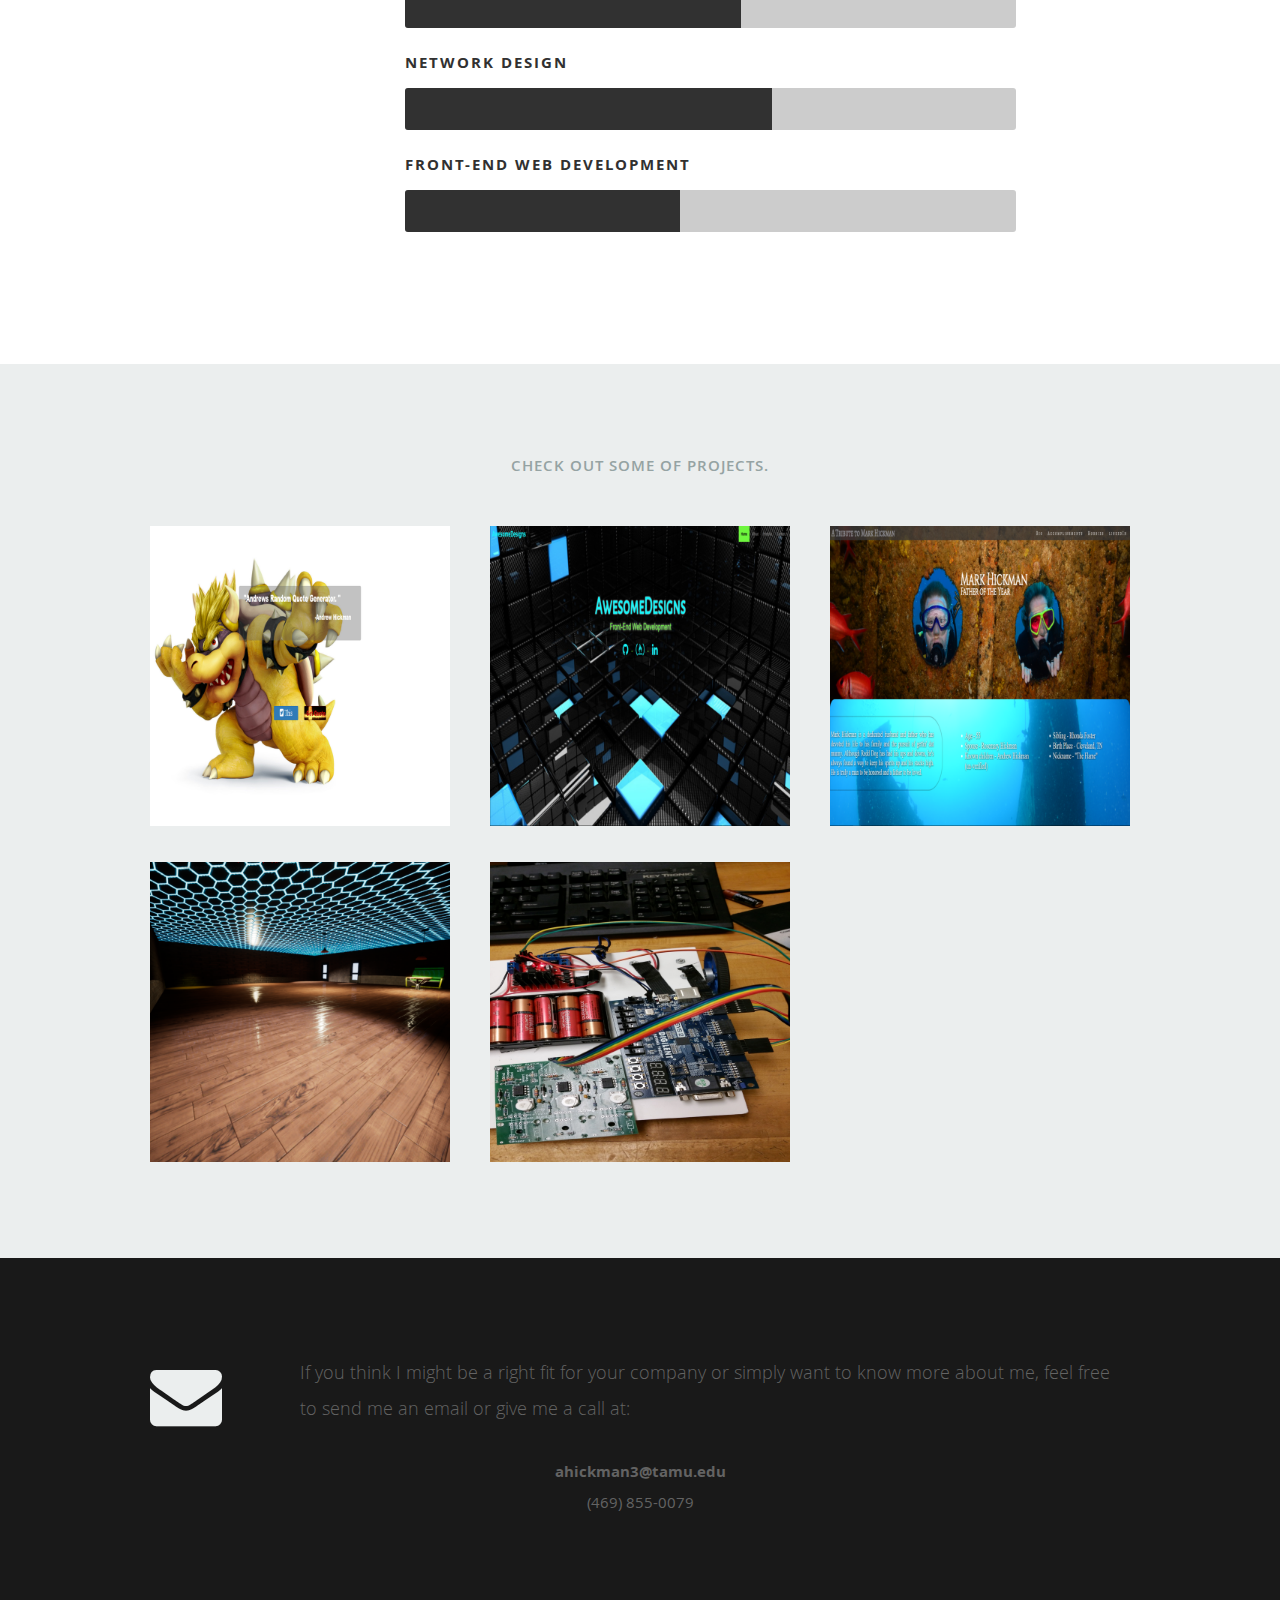
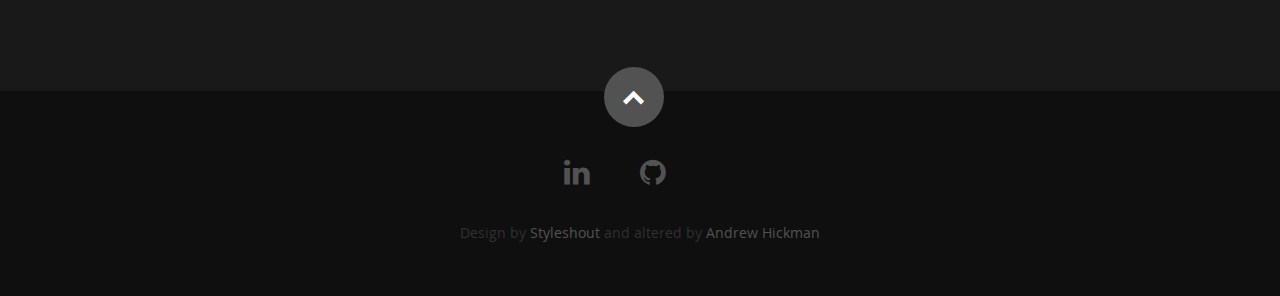
==== commit 78672fb0: "changing some randomg things" ====
--- a/index.html
+++ b/index.html
@@ -90,7 +90,7 @@
             <h2>About</h2>
 
             <p class = 'justify_text'>
-            I'm Andrew Hickman, a 24 year old techie with a dedication to Programming and Electronics. I'm a current Electronic Systems Engineering student at Texas A&amp;M. Through Electronic Systems Engineering, I learned how to write code and soon after found myself hungry for more. Next thing I know, I'm spending my summer days working on Front-End Web Development and various Python side projects. During my school semesters, I typically spend my extra-curricular time working on my next personal programming projects such as a <b>Reddit bot in Python</b> and an <b>Unreal4 video game in C++</b><br> My home away from home is in the ocean. I've been Scuba Diving since I was 12 years old and obtained my Open Water Advanced Diver lincense at 15. I've dove in places such as Cozumel, Cancun, Saint Martin, and Honduras. I love adventure and I'll take any opportunity I get.
+            I'm Andrew Hickman, a 24 year old techie with a dedication to Programming and Electronics. I'm a current Electronic Systems Engineering student at Texas A&amp;M. Through Electronic Systems Engineering, I learned how to write code and soon after found myself hungry for more. Next thing I know, I'm spending my summer days working on Front-End Web Development and various Python side projects. During my school semesters, I typically spend my extra-curricular time working on my next personal programming projects such as a <b>UDP file transfer program using Python</b> and an <b>Unreal4 video game in C++</b><br> My home away from home is in the ocean. I've been Scuba Diving since I was 12 years old and obtained my Open Water Advanced Diver lincense at 15. I've dove in places such as Cozumel, Cancun, Saint Martin, and Honduras. I love adventure and I'll take any opportunity I get.
             </p>
 
             <div class="row">
@@ -112,7 +112,7 @@
 
                <div class="columns download">
                   <p>
-                     <a href="Andrew Hickman Resume.docx" class="button"><i class="fa fa-download"></i>Download Resume</a>
+                     <a href="Andrew Hickman Software Engineering.docx" class="button"><i class="fa fa-download"></i>Download Resume</a>
                   </p>
                </div>
 
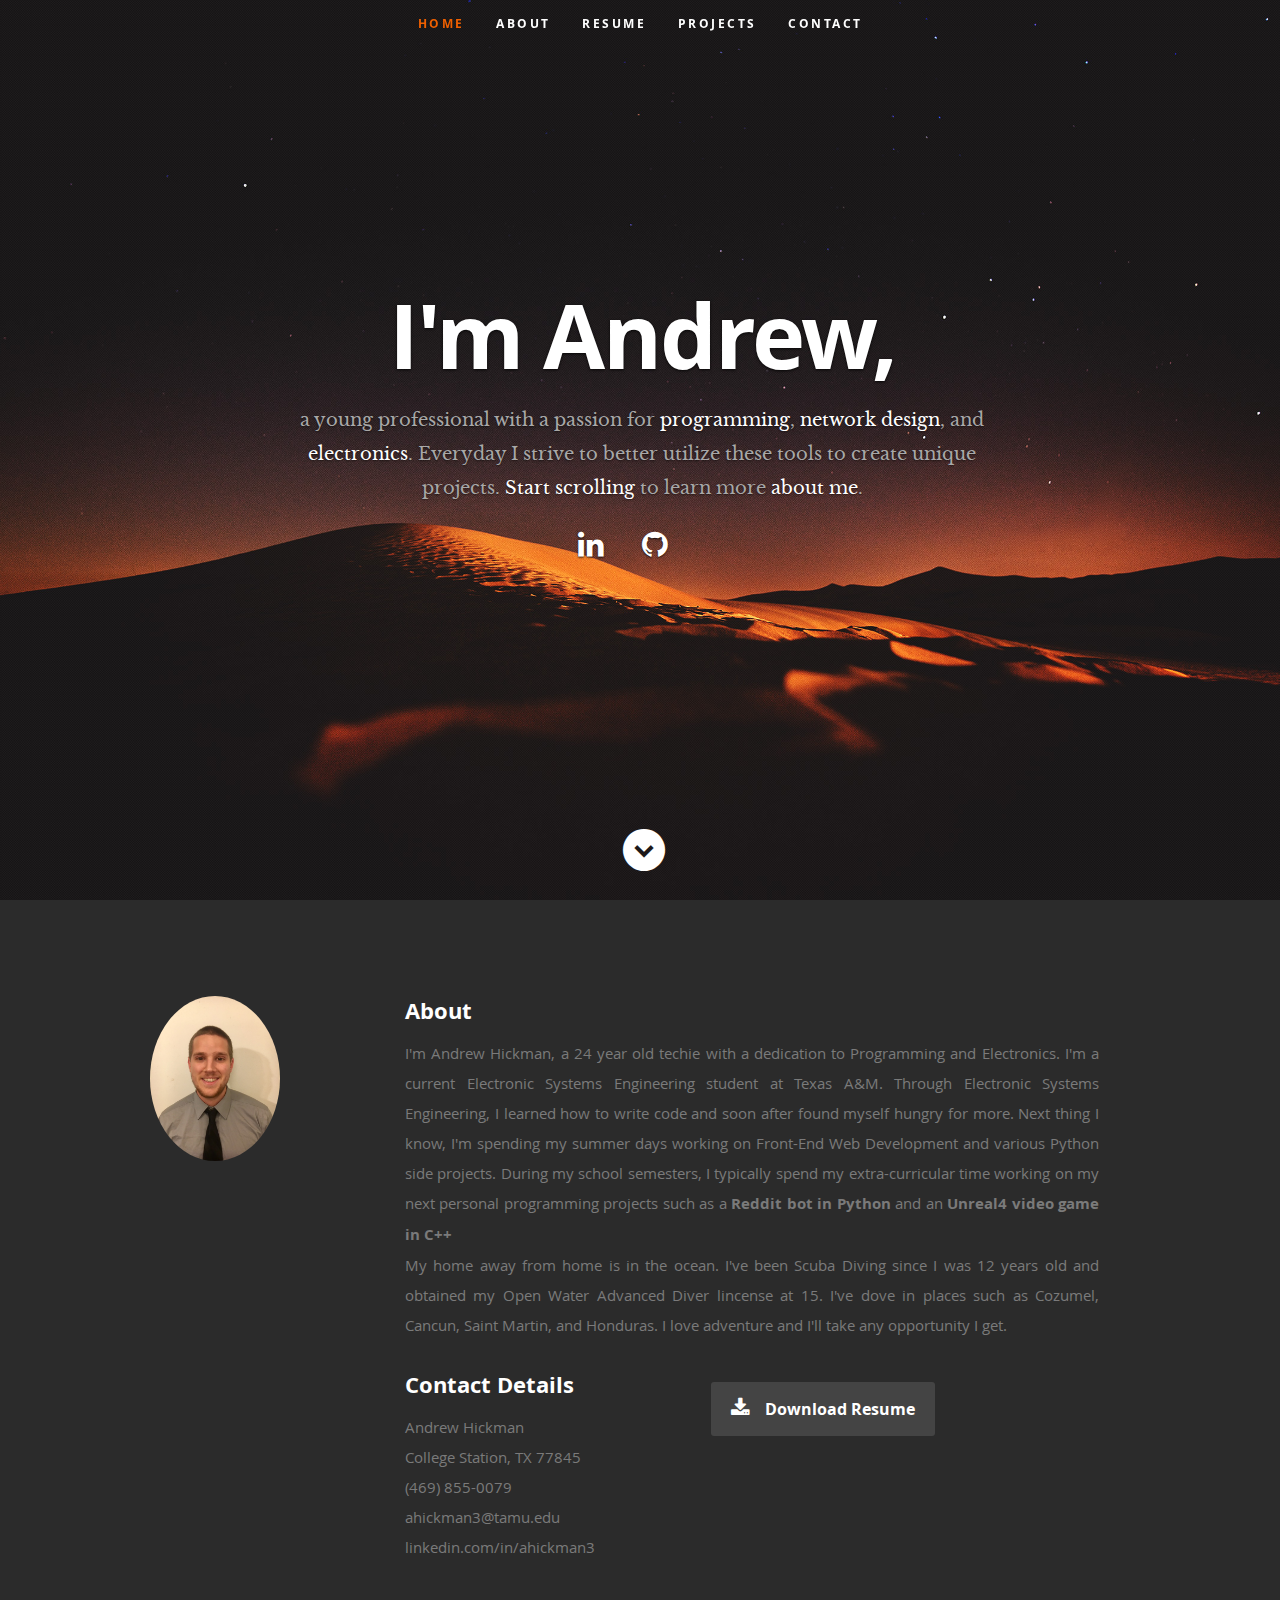
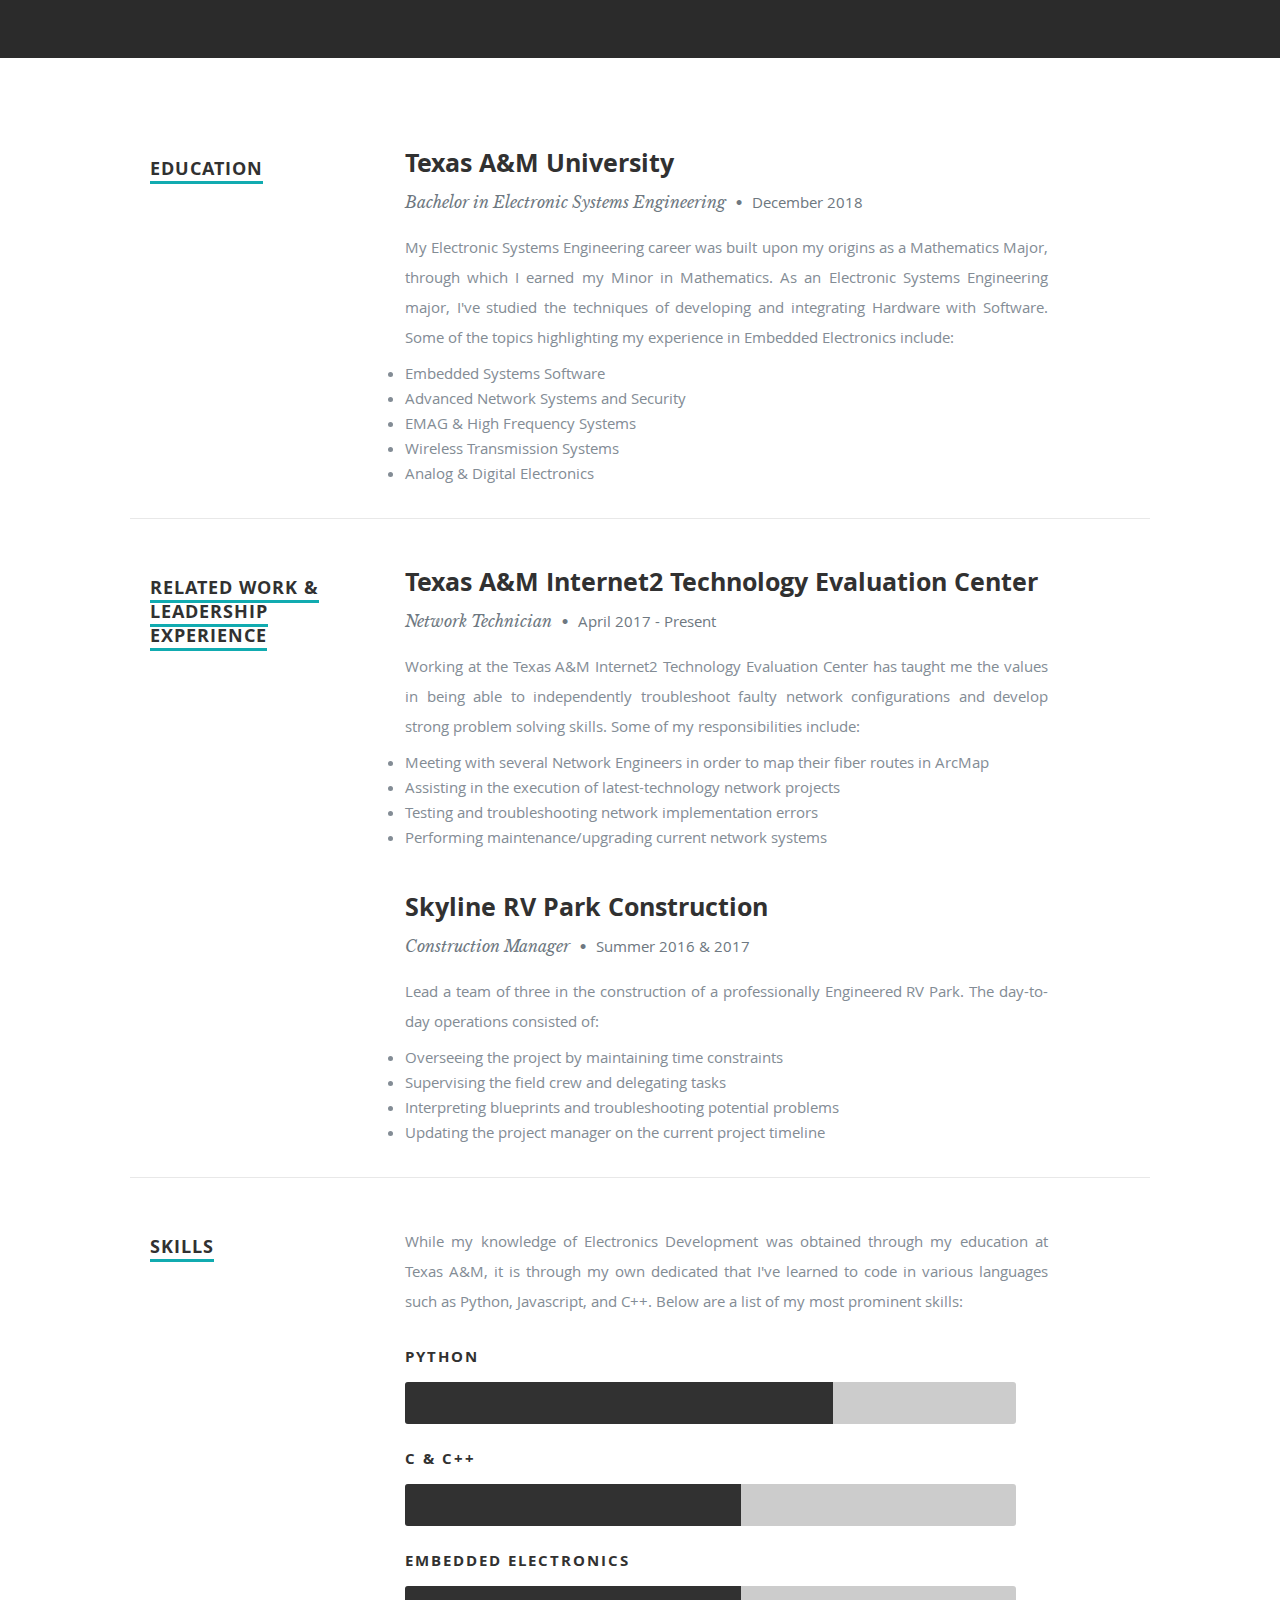
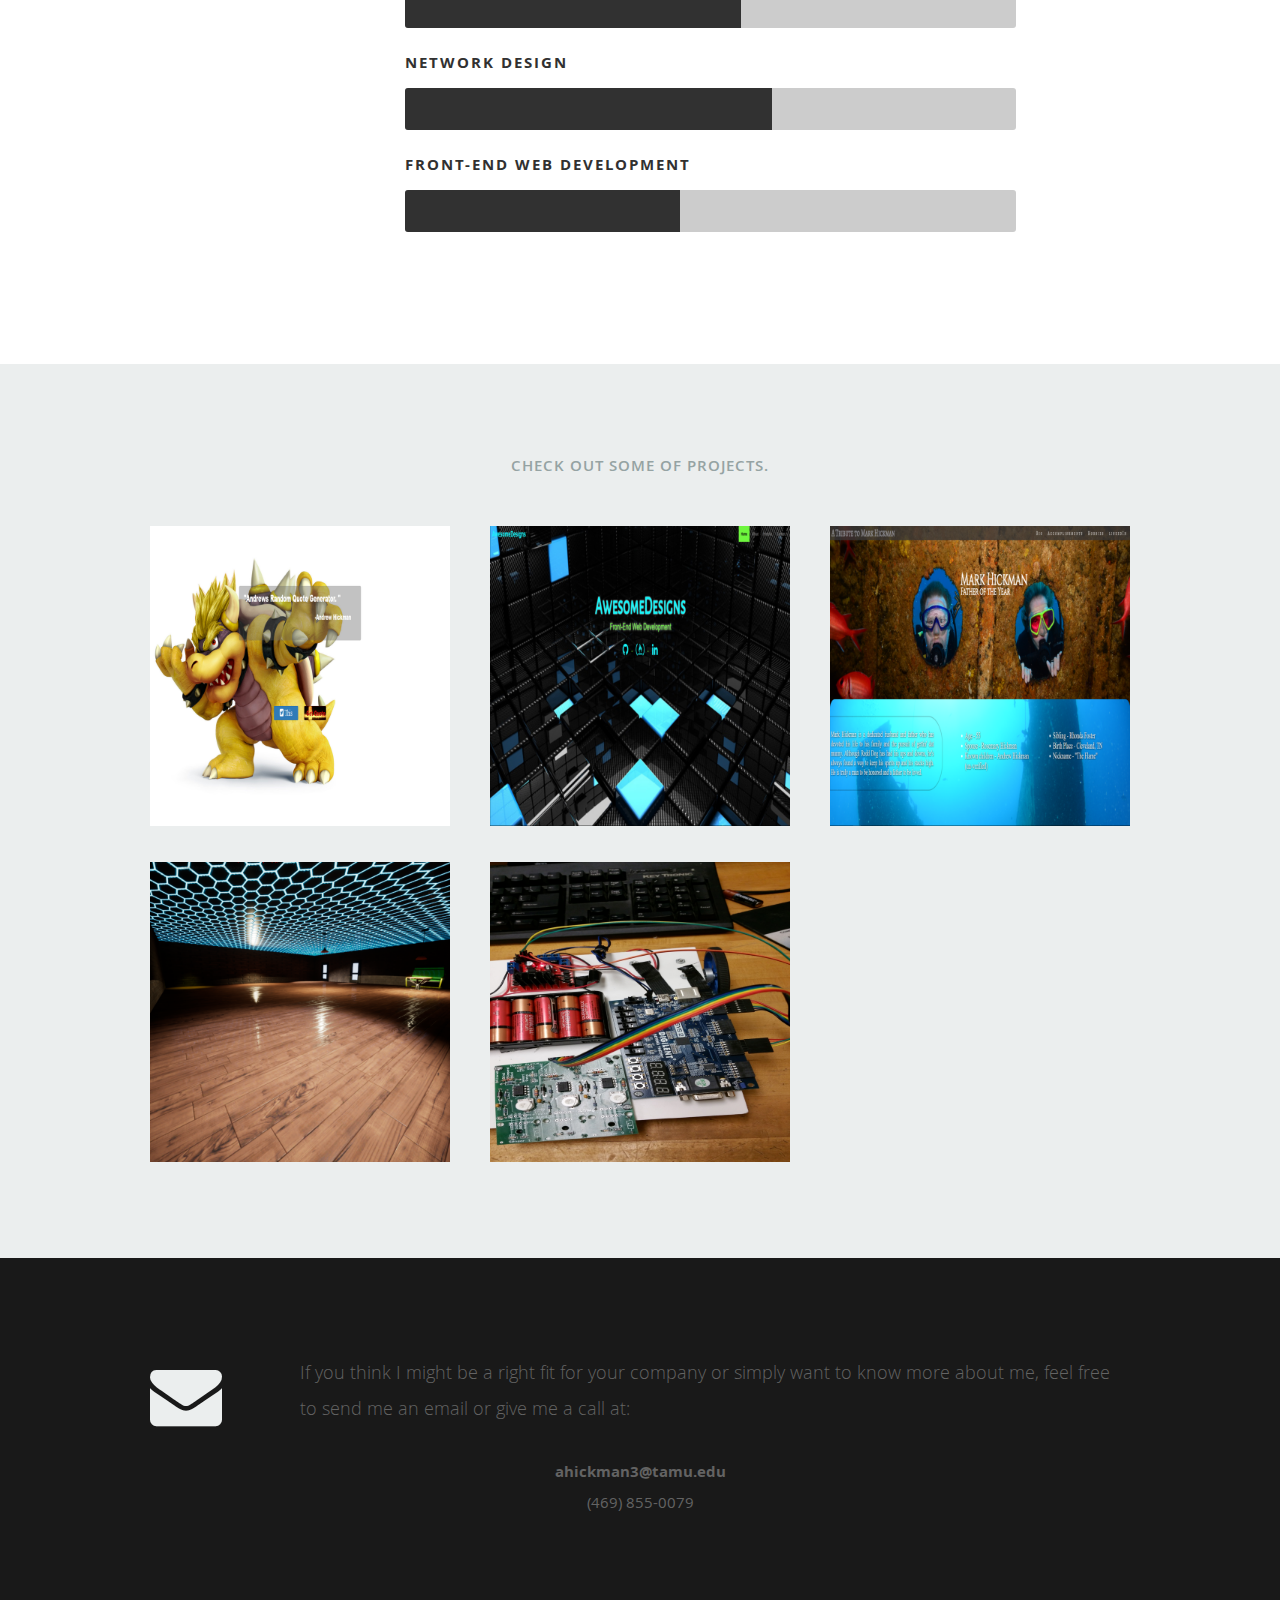
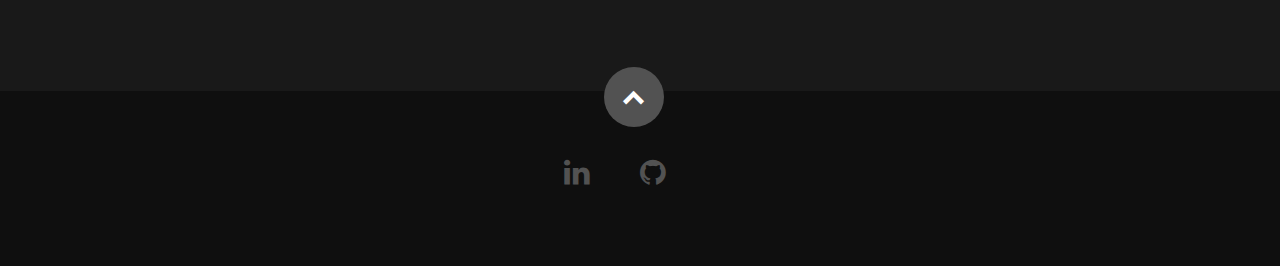
==== commit d09b0a30: "changed some words" ====
--- a/index.html
+++ b/index.html
@@ -90,7 +90,7 @@
             <h2>About</h2>
 
             <p class = 'justify_text'>
-            I'm Andrew Hickman, a 24 year old techie with a dedication to Programming and Electronics. I'm a current Electronic Systems Engineering student at Texas A&amp;M. Through Electronic Systems Engineering, I learned how to write code and soon after found myself hungry for more. Next thing I know, I'm spending my summer days working on Front-End Web Development and various Python side projects. During my school semesters, I typically spend my extra-curricular time working on my next personal programming projects such as a <b>UDP file transfer program using Python</b> and an <b>Unreal4 video game in C++</b><br> My home away from home is in the ocean. I've been Scuba Diving since I was 12 years old and obtained my Open Water Advanced Diver lincense at 15. I've dove in places such as Cozumel, Cancun, Saint Martin, and Honduras. I love adventure and I'll take any opportunity I get.
+            I'm Andrew Hickman, a 24 year old techie with a dedication to Programming and Electronics. I'm a current Electronic Systems Engineering student at Texas A&amp;M. Through Electronic Systems Engineering, I learned how to write code and soon after found myself hungry for more. Next thing I know, I'm spending my summer days working on Front-End Web Development and various Python side projects. During my school semesters, I typically spend my extra-curricular time working on my next personal programming projects such as a <b>Reddit bot in Python</b> and an <b>Unreal4 video game in C++</b><br> My home away from home is in the ocean. I've been Scuba Diving since I was 12 years old and obtained my Open Water Advanced Diver lincense at 15. I've dove in places such as Cozumel, Cancun, Saint Martin, and Honduras. I love adventure and I'll take any opportunity I get.
             </p>
 
             <div class="row">
@@ -492,9 +492,7 @@
                <li><a href="https://www.freecodecamp.org/ahickman3"><i class="fa fa-free-code-camp"></i></a></li>
             </ul>
 
-            <ul class="copyright">
-               <li>Design by <a title="Styleshout" href="http://www.styleshout.com/">Styleshout</a> and altered by <a title="Styleshout">Andrew Hickman</a></li>   
-            </ul>
+
 
          </div>
 
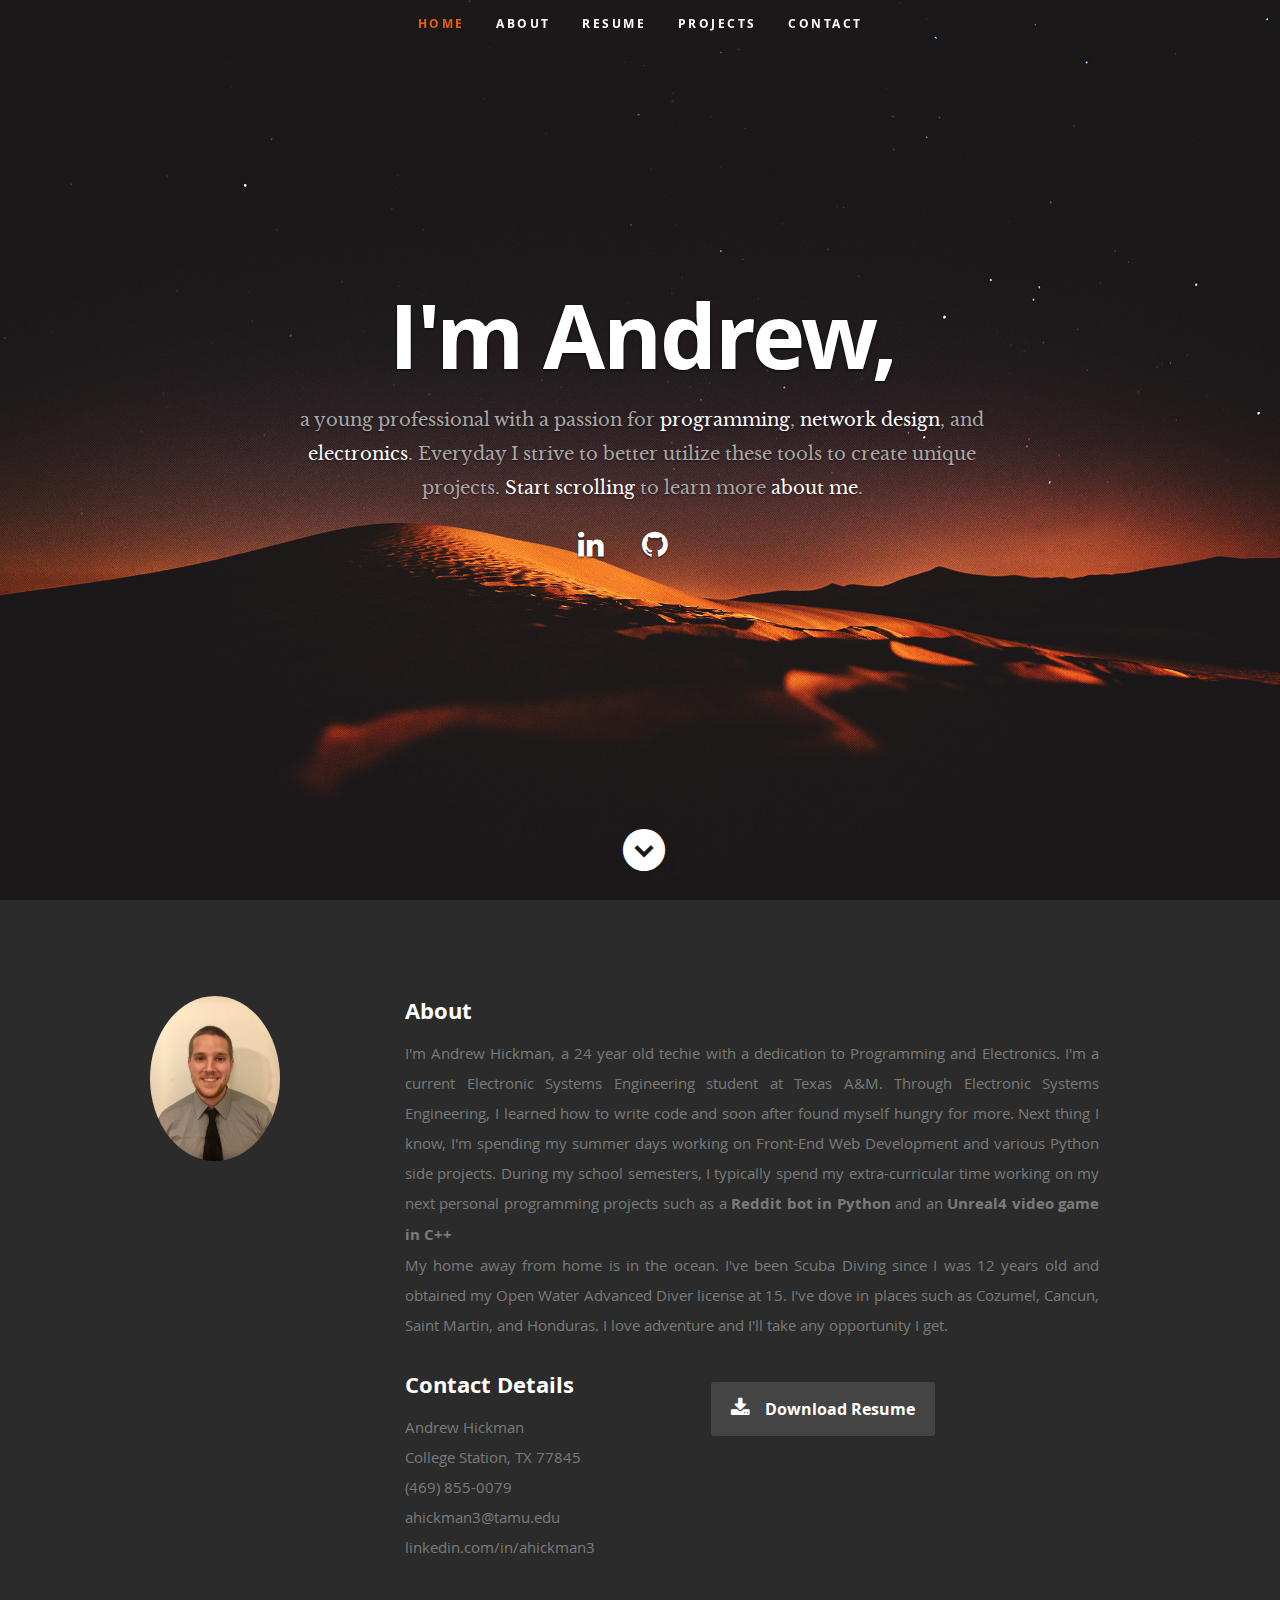
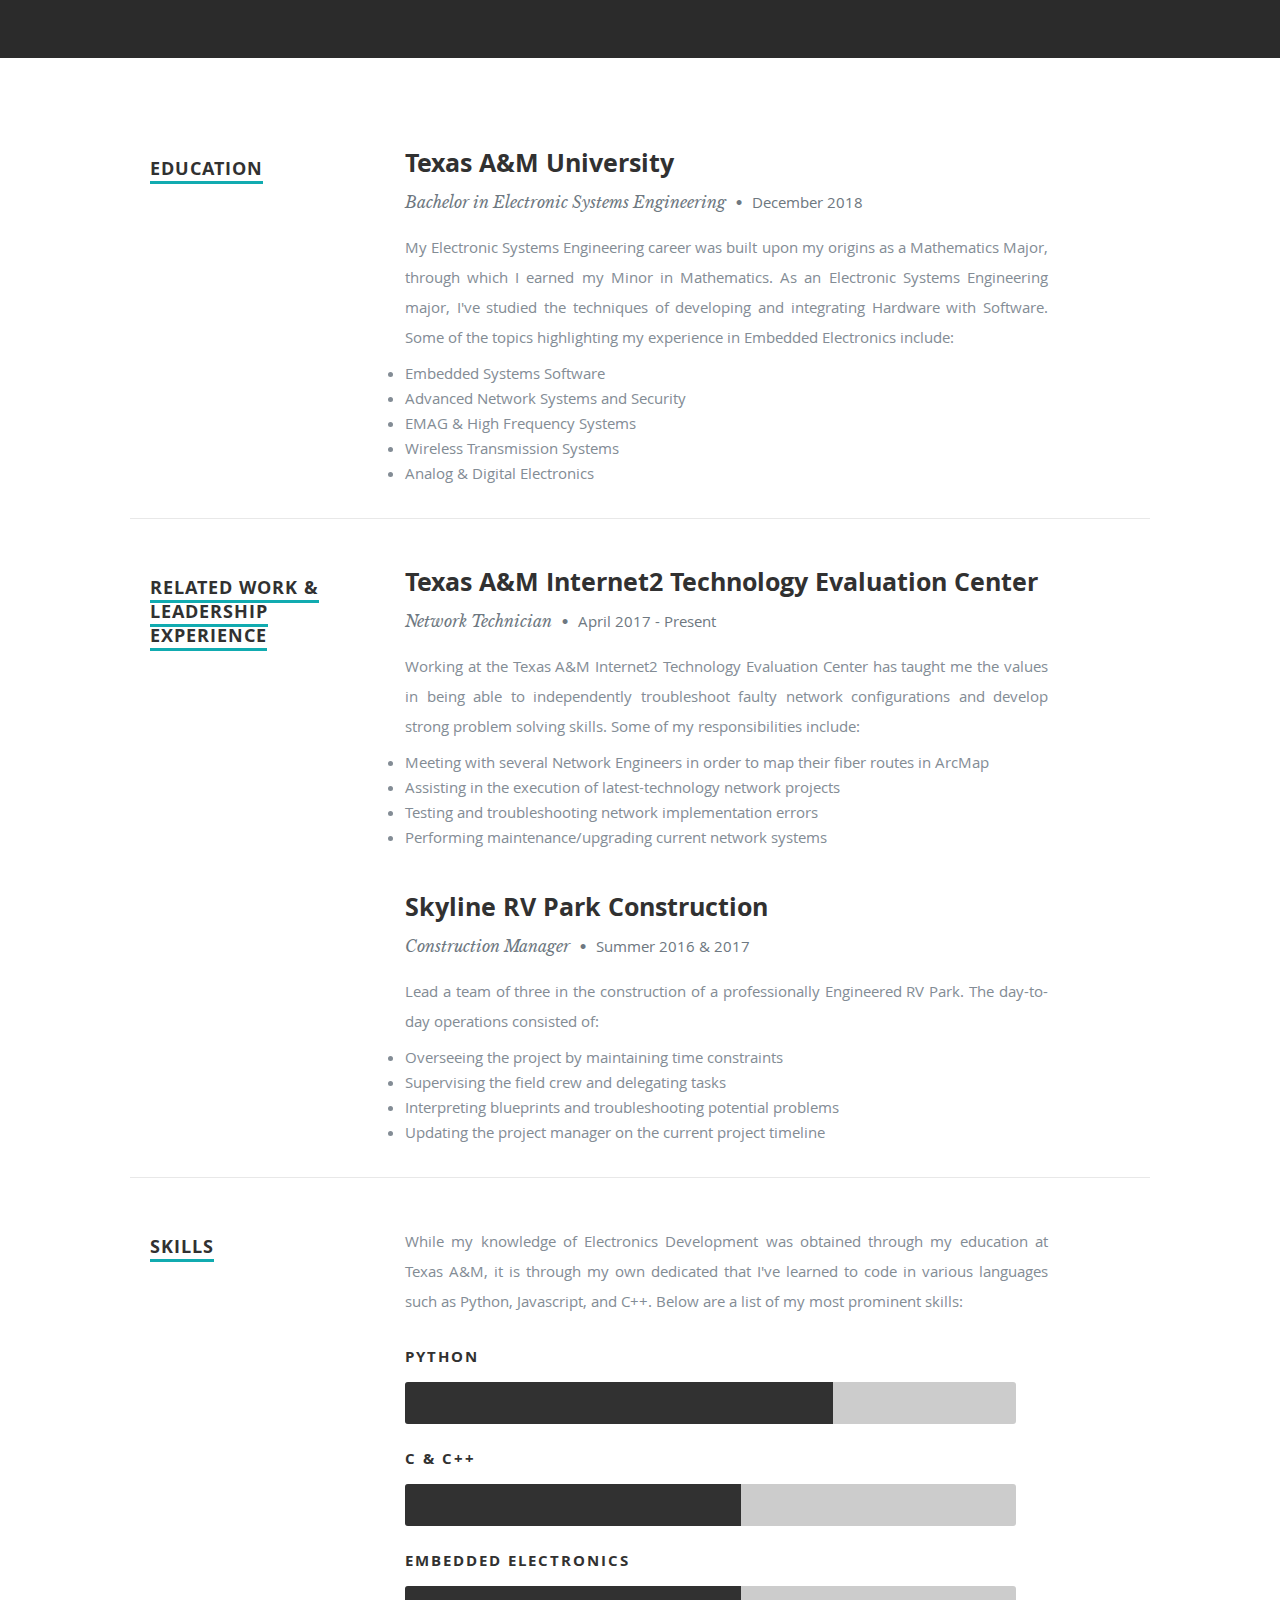
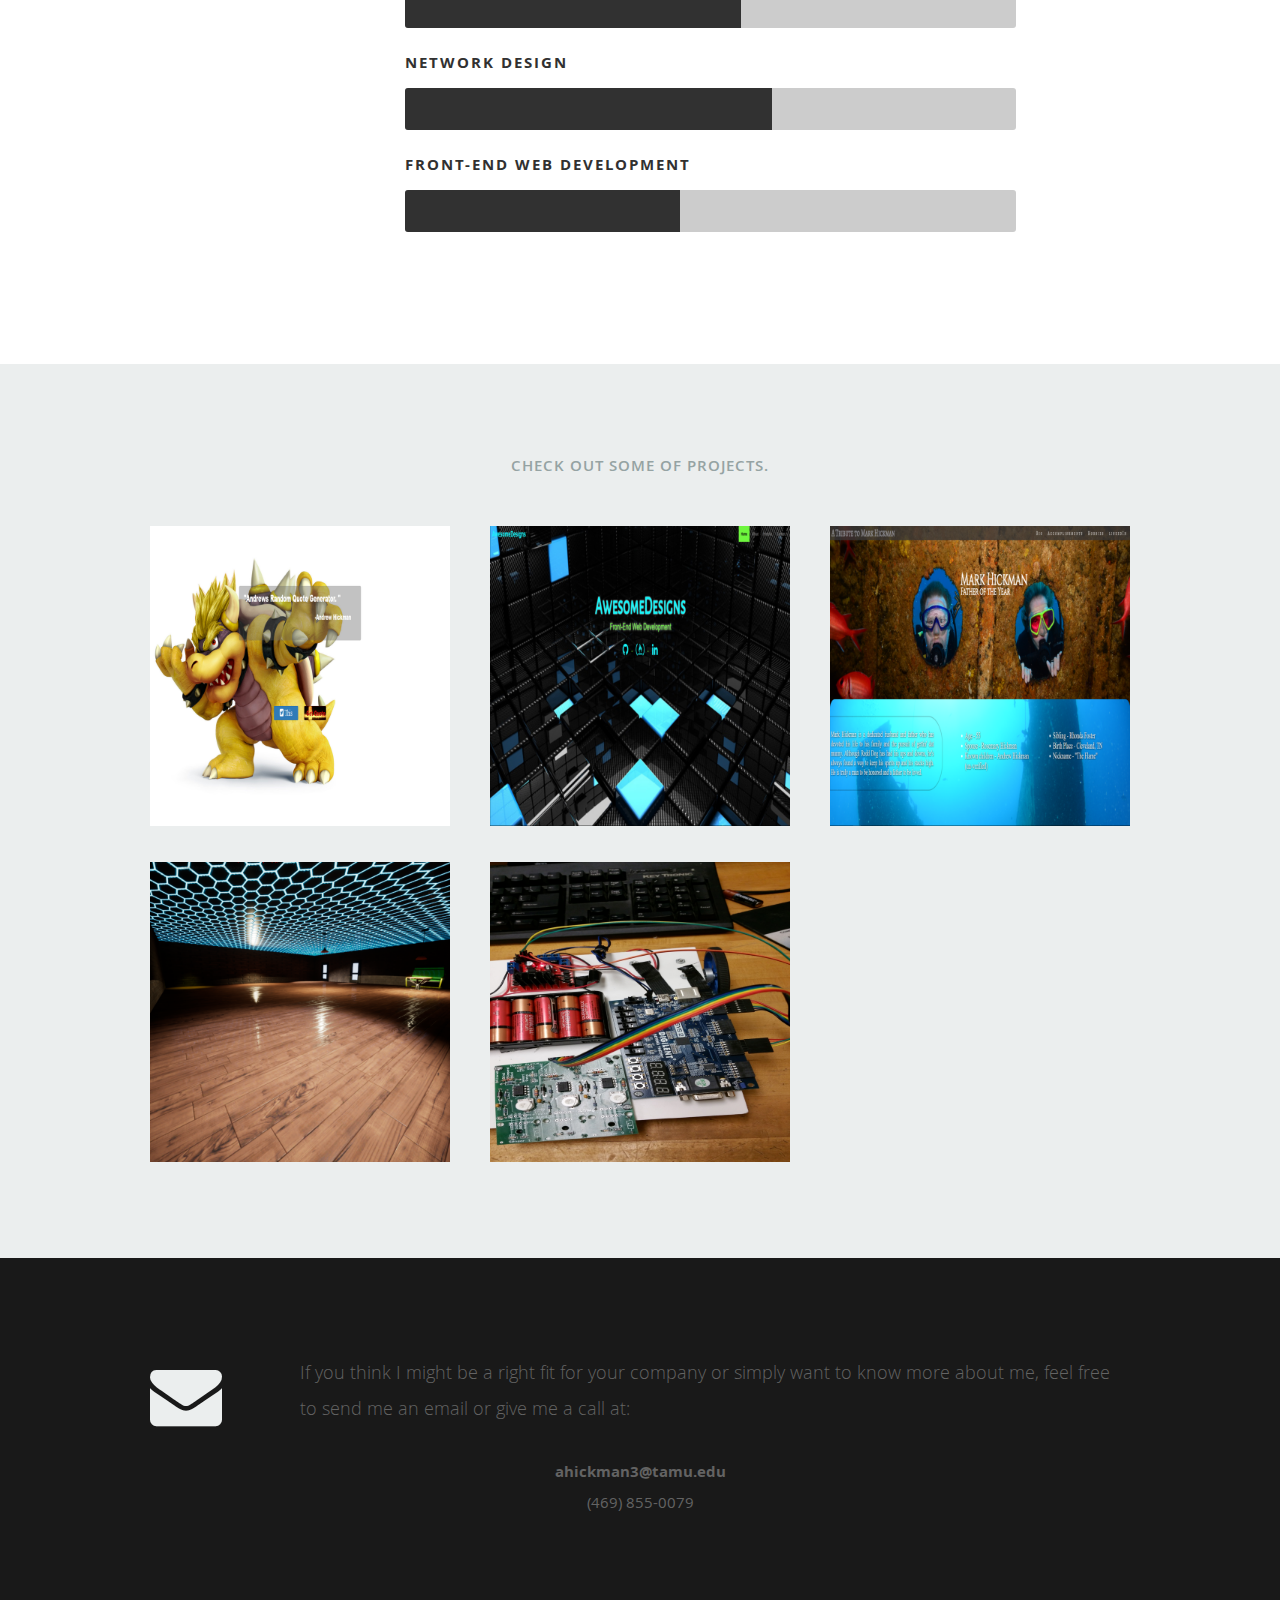
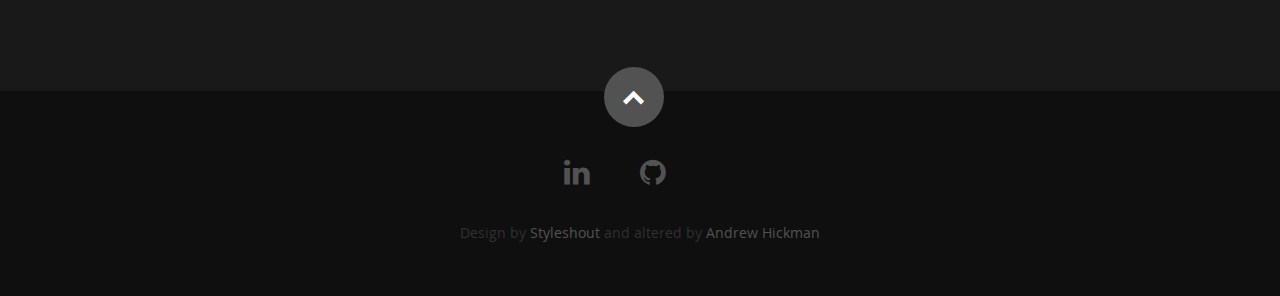
==== commit ce012301: "more words" ====
--- a/index.html
+++ b/index.html
@@ -90,7 +90,7 @@
             <h2>About</h2>
 
             <p class = 'justify_text'>
-            I'm Andrew Hickman, a 24 year old techie with a dedication to Programming and Electronics. I'm a current Electronic Systems Engineering student at Texas A&amp;M. Through Electronic Systems Engineering, I learned how to write code and soon after found myself hungry for more. Next thing I know, I'm spending my summer days working on Front-End Web Development and various Python side projects. During my school semesters, I typically spend my extra-curricular time working on my next personal programming projects such as a <b>Reddit bot in Python</b> and an <b>Unreal4 video game in C++</b><br> My home away from home is in the ocean. I've been Scuba Diving since I was 12 years old and obtained my Open Water Advanced Diver lincense at 15. I've dove in places such as Cozumel, Cancun, Saint Martin, and Honduras. I love adventure and I'll take any opportunity I get.
+            I'm Andrew Hickman, a 24 year old techie with a dedication to Programming and Electronics. I'm a current Electronic Systems Engineering student at Texas A&amp;M. Through Electronic Systems Engineering, I learned how to write code and soon after found myself hungry for more. Next thing I know, I'm spending my summer days working on Front-End Web Development and various Python side projects. During my school semesters, I typically spend my extra-curricular time working on my next personal programming projects such as a <b>Reddit bot in Python</b> and an <b>Unreal4 video game in C++</b><br> My home away from home is in the ocean. I've been Scuba Diving since I was 12 years old and obtained my Open Water Advanced Diver license at 15. I've dove in places such as Cozumel, Cancun, Saint Martin, and Honduras. I love adventure and I'll take any opportunity I get.
             </p>
 
             <div class="row">
@@ -492,7 +492,9 @@
                <li><a href="https://www.freecodecamp.org/ahickman3"><i class="fa fa-free-code-camp"></i></a></li>
             </ul>
 
-
+            <ul class="copyright">
+               <li>Design by <a title="Styleshout" href="http://www.styleshout.com/">Styleshout</a> and altered by <a title="Styleshout">Andrew Hickman</a></li>   
+            </ul>
 
          </div>
 
